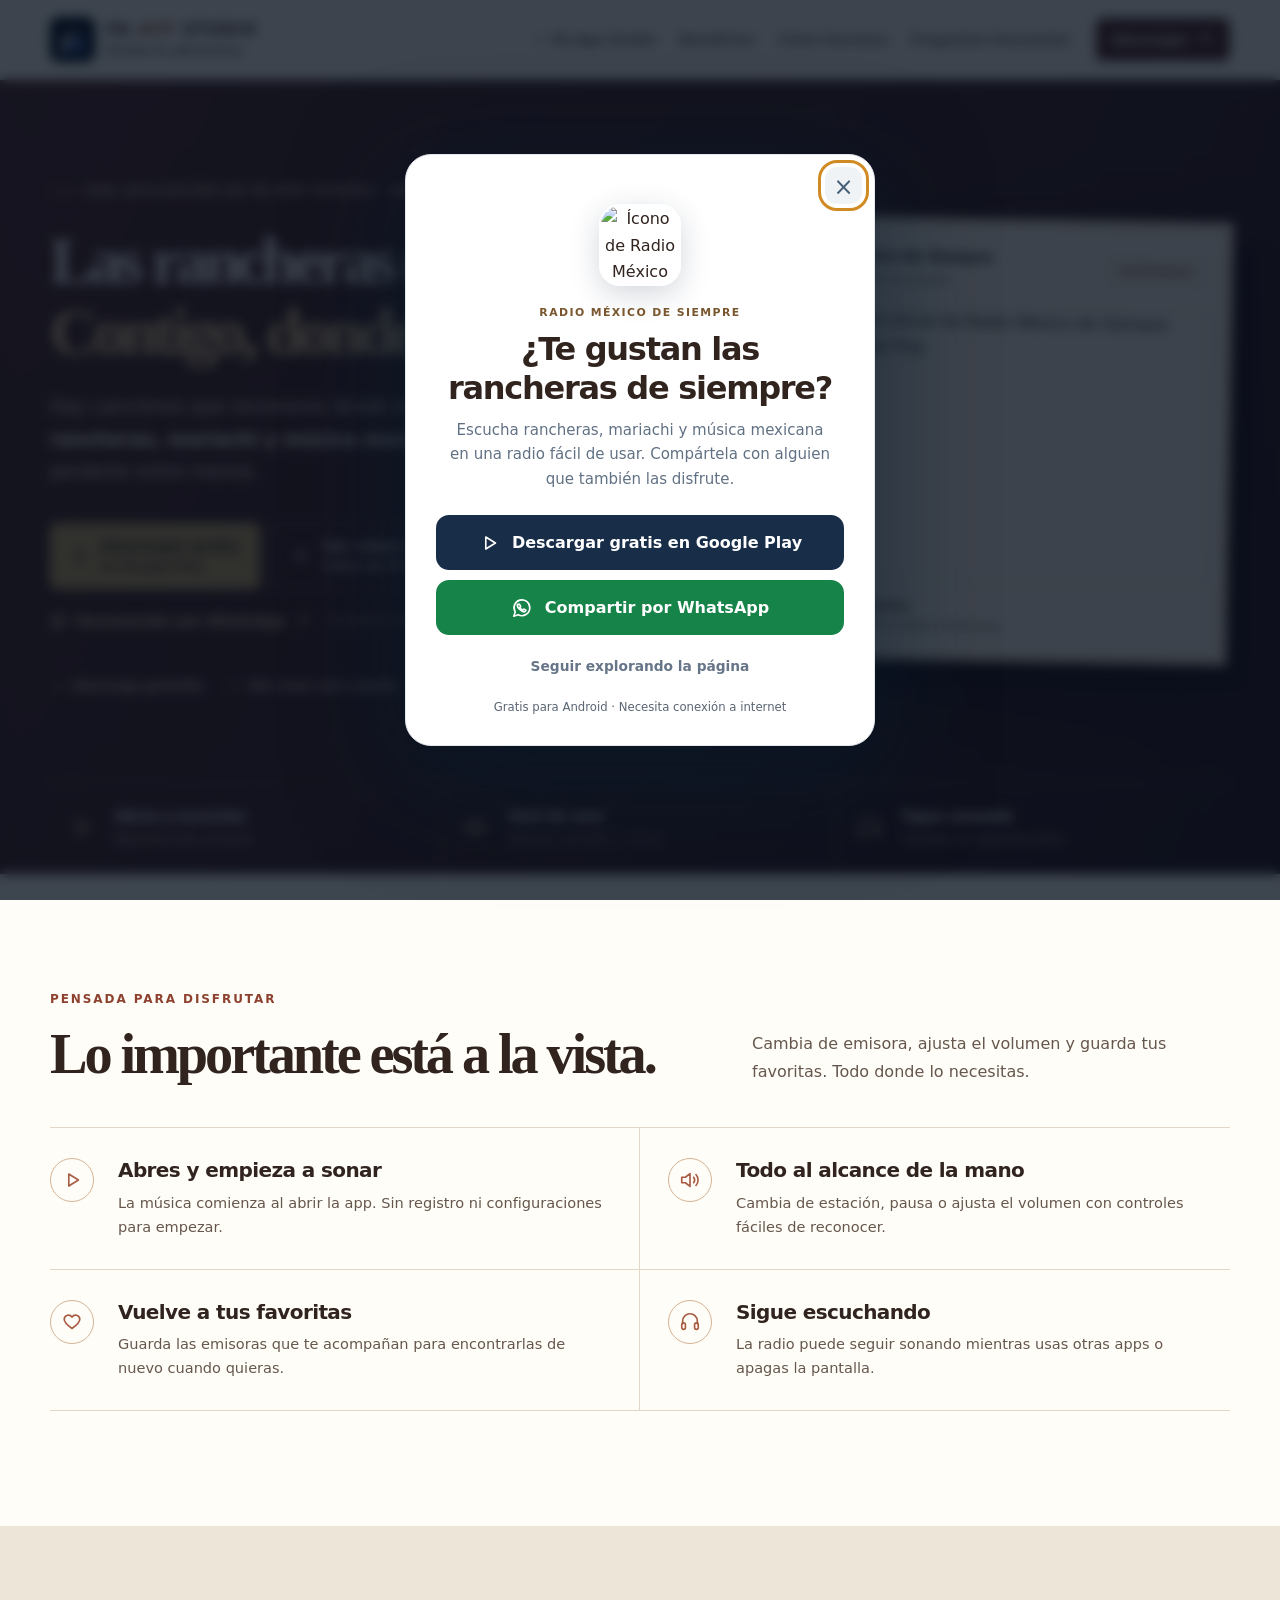
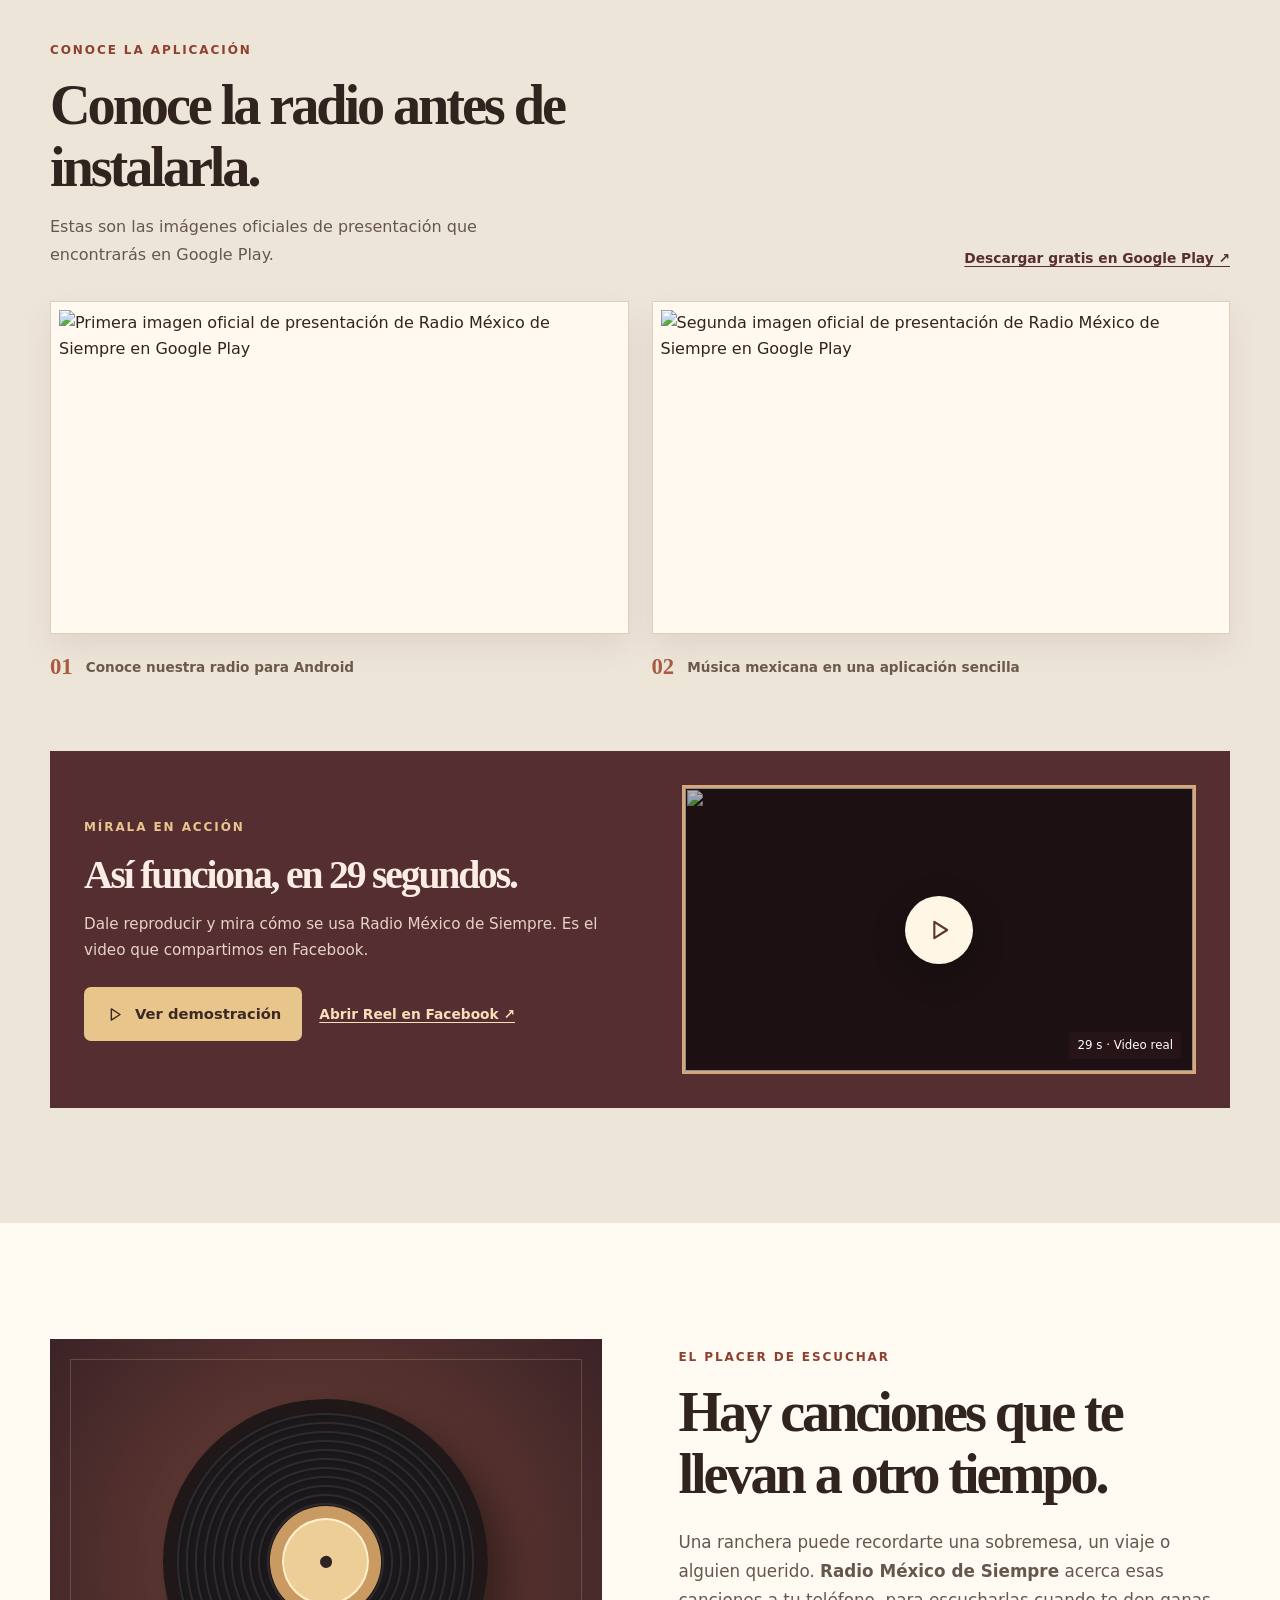
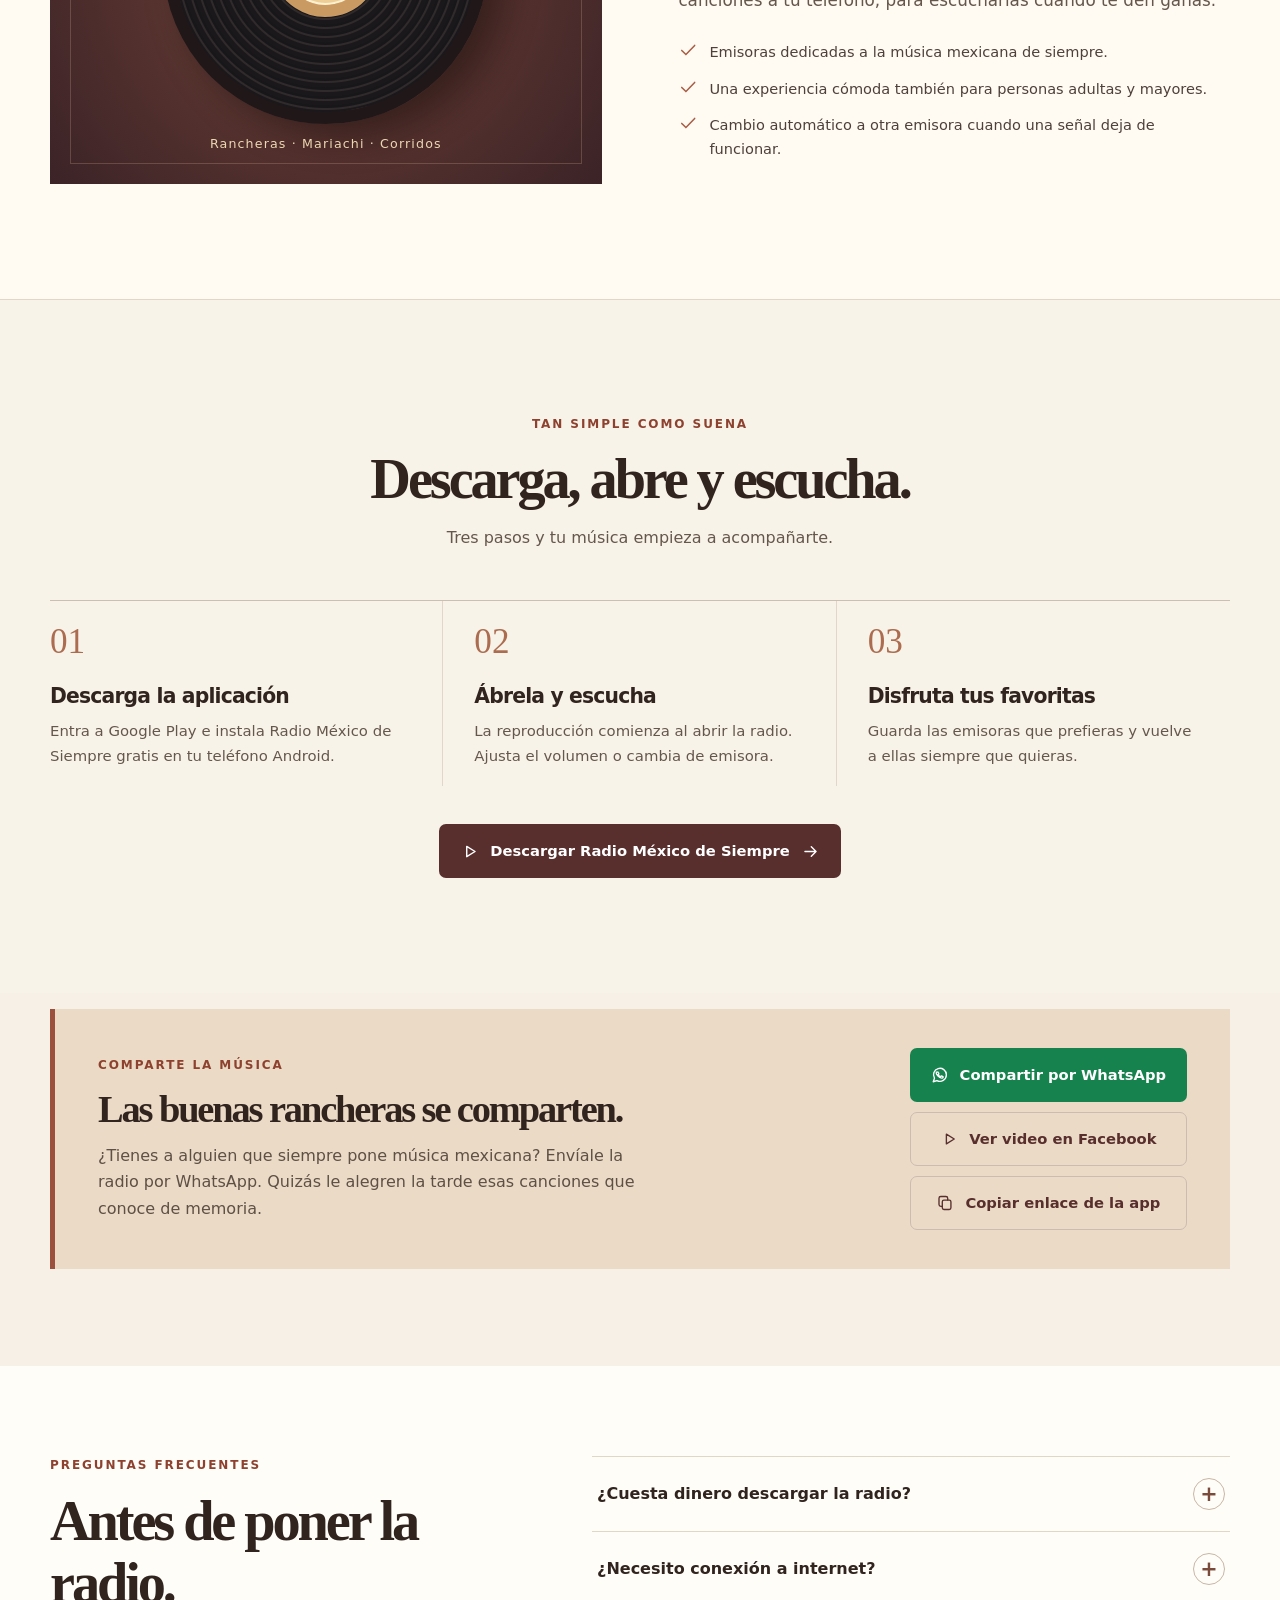
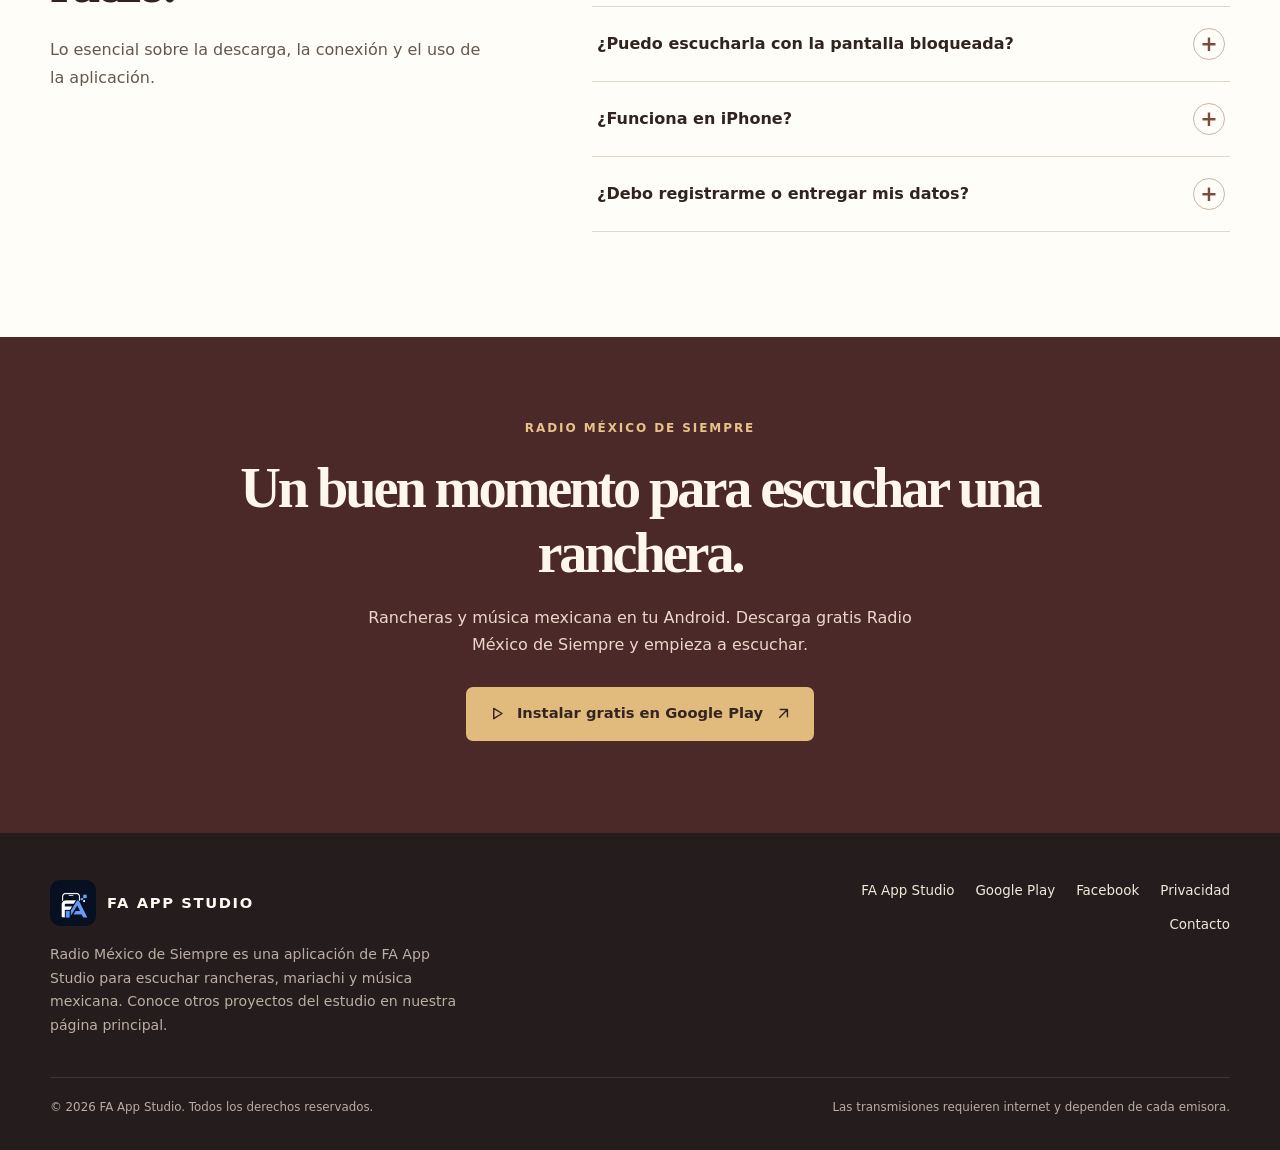
==== radio-mexico-de-siempre/index.html @ 69e7f69f "a11y(v4): announce copied Play link and label custom Reel dialog for screen readers" ====
<!doctype html>
<html lang="es">
<head>
<meta charset="utf-8">
<meta name="viewport" content="width=device-width,initial-scale=1">
<meta name="theme-color" content="#582f2d">
<meta name="color-scheme" content="light">
<meta name="description" content="Las rancheras de ayer, contigo donde estés. Escucha rancheras, mariachi y música mexicana en Radio México de Siempre, una app gratis para Android.">
<meta name="keywords" content="Radio México de Siempre, FA App Studio, rancheras antiguas, radio mexicana, mariachi, corridos, radio para adultos, música mexicana gratis, Android">
<meta name="author" content="FA App Studio">
<meta name="application-name" content="Radio México de Siempre">
<meta name="robots" content="index, follow">
<link rel="canonical" href="https://faappstudio.github.io/radio-mexico-de-siempre/">
<link rel="icon" type="image/webp" href="/assets/fa-app-studio-logo.webp">
<link rel="preconnect" href="https://play-lh.googleusercontent.com" crossorigin>
<link rel="stylesheet" href="/assets/radio-v4.css">
<meta property="og:type" content="website">
<meta property="og:locale" content="es_CL">
<meta property="og:site_name" content="FA App Studio">
<meta property="og:title" content="Radio México de Siempre | Las rancheras de ayer, contigo">
<meta property="og:description" content="Rancheras, mariachi y música mexicana para escuchar donde estés. Descarga gratis Radio México de Siempre para Android.">
<meta property="og:url" content="https://faappstudio.github.io/radio-mexico-de-siempre/">
<meta property="og:image" content="https://play-lh.googleusercontent.com/xFhhs1h_kBGgdxskFVnUC1KrjgUpOELKg52P15DSilA7-au7HioYkJybk9jdbbI28Is9GPd6T6lDofG9xXLcyA=w1052-h592-rw">
<meta property="og:image:alt" content="Radio México de Siempre, aplicación Android de FA App Studio">
<meta name="twitter:card" content="summary_large_image">
<meta name="twitter:title" content="Radio México de Siempre | FA App Studio">
<meta name="twitter:description" content="Las rancheras de ayer, contigo donde estés. Radio México de Siempre, gratis en Google Play para Android.">
<title>Radio México de Siempre | FA App Studio</title>
<script type="application/ld+json">{"@context":"https://schema.org","@graph":[{"@type":"Organization","@id":"https://faappstudio.github.io/#organization","name":"FA App Studio","url":"https://faappstudio.github.io/","logo":"https://faappstudio.github.io/assets/fa-app-studio-logo.webp","email":"faappstudio@gmail.com","sameAs":["https://www.facebook.com/people/FA-App-Studio/61595522407823/"]},{"@type":"MobileApplication","name":"Radio México de Siempre","operatingSystem":"Android","applicationCategory":"MusicApplication","description":"Emisoras de rancheras, mariachi, corridos y música mexicana tradicional en una radio para Android fácil de usar.","isAccessibleForFree":true,"url":"https://play.google.com/store/apps/details?id=cl.rancherasfacil.app","author":{"@id":"https://faappstudio.github.io/#organization"},"mainEntityOfPage":"https://faappstudio.github.io/radio-mexico-de-siempre/"}]}</script>
</head>
<body>
<a class="skip-link" href="#contenido">Saltar al contenido</a>
<header class="site-header">
  <div class="container header-inner">
    <a class="brand" href="/" aria-label="FA App Studio, inicio">
      <img class="brand-logo" src="/assets/fa-app-studio-logo.webp" width="49" height="49" alt="" fetchpriority="high">
      <span class="brand-title">FA <span>APP</span> STUDIO<small>Estudio de aplicaciones</small></span>
    </a>
    <nav class="header-nav" aria-label="Navegación principal">
      <a href="/" aria-label="Volver a la página principal de FA App Studio">← FA App Studio</a>
      <a href="#beneficios">Beneficios</a>
      <a href="#como-funciona">Cómo funciona</a>
      <a href="#preguntas">Preguntas frecuentes</a>
    </nav>
    <a class="nav-cta" href="https://play.google.com/store/apps/details?id=cl.rancherasfacil.app" data-play-cta target="_blank" rel="noopener noreferrer" aria-label="Descargar Radio México de Siempre desde Google Play">Descargar <svg viewBox="0 0 24 24" aria-hidden="true" fill="none" stroke="currentColor" stroke-width="1.8" stroke-linecap="round" stroke-linejoin="round"><path d="M7 17 17 7M8 7h9v9"/></svg></a>
  </div>
</header>
<main id="contenido">
<section class="hero" aria-labelledby="hero-title">
  <div class="container hero-layout">
    <div class="hero-copy">
      <div class="eyebrow"><span class="eyebrow-dot" aria-hidden="true"></span> UNA APLICACIÓN DE FA APP STUDIO · ANDROID</div>
      <h1 id="hero-title">Las rancheras de ayer. <em>Contigo, donde estés.</em></h1>
      <p class="hero-lead">Hay canciones que reconoces desde el primer acorde. Escucha <strong>rancheras, mariachi y música mexicana</strong> en tu teléfono, sin perderte entre menús.</p>
      <div class="hero-cta">
        <a class="btn btn-main" href="https://play.google.com/store/apps/details?id=cl.rancherasfacil.app" data-play-cta target="_blank" rel="noopener noreferrer"><svg viewBox="0 0 24 24" aria-hidden="true" fill="none" stroke="currentColor" stroke-width="1.8" stroke-linecap="round" stroke-linejoin="round"><path d="m8.5 5.5 10.5 6.5-10.5 6.5V5.5Z"/></svg><span>Descargar gratis<small>en Google Play</small></span></a>
        <button class="btn btn-light-outline" type="button" data-open-reel aria-haspopup="dialog"><svg viewBox="0 0 24 24" aria-hidden="true" fill="none" stroke="currentColor" stroke-width="1.8" stroke-linecap="round" stroke-linejoin="round"><path d="m8 5 11 7-11 7V5Z"/></svg><span>Ver cómo funciona<small>Video de 29 segundos</small></span></button>
      </div>
      <div class="hero-share">
        <a class="share-mini" href="https://wa.me/?text=%F0%9F%87%A8%F0%9F%87%B1%F0%9F%A4%9D%F0%9F%8F%BB%F0%9F%87%B2%F0%9F%87%BD%20%F0%9F%8E%B6%E2%9D%A4%EF%B8%8F%20%C2%A1Qu%C3%A9%20lindo%20es%20volver%20a%20escuchar%20esas%20rancheras%20que%20traen%20tantos%20recuerdos!%0A%0A%F0%9F%93%BB%20Radio%20M%C3%A9xico%20de%20Siempre%2C%20una%20app%20sencilla%20para%20disfrutar%20emisoras%20de%20rancheras%2C%20mariachi%20y%20m%C3%BAsica%20mexicana.%0A%0A%F0%9F%92%9B%20%C2%A1Es%20GRATIS!%0A%0A%F0%9F%93%B2%20Desc%C3%A1rgala%20aqu%C3%AD%20%F0%9F%91%87%0Ahttps%3A%2F%2Fplay.google.com%2Fstore%2Fapps%2Fdetails%3Fid%3Dcl.rancherasfacil.app" target="_blank" rel="noopener noreferrer"><svg viewBox="0 0 24 24" aria-hidden="true" fill="none" stroke="currentColor" stroke-width="1.8" stroke-linecap="round" stroke-linejoin="round"><path d="M20.5 11.75a8.6 8.6 0 0 1-12.6 7.65L3 21l1.62-4.72a8.6 8.6 0 1 1 15.88-4.53Z"/><path d="M8.45 8.1c.18-.25.36-.29.56-.28.18 0 .4.01.57.43l.83 1.81c.09.2.08.34-.06.53l-.65.76c.67 1.3 1.74 2.35 3.08 3.02l.79-.97c.16-.19.32-.25.54-.17l1.85.88c.24.12.33.28.27.54-.2.95-1.03 1.57-1.93 1.52-1.74-.09-3.76-1.37-5.33-3.04-1.42-1.53-2.44-3.53-1.88-5.02Z"/></svg> Recomendar por WhatsApp <svg viewBox="0 0 24 24" aria-hidden="true" fill="none" stroke="currentColor" stroke-width="1.8" stroke-linecap="round" stroke-linejoin="round"><path d="M7 17 17 7M8 7h9v9"/></svg></a>
        <span class="hero-share-note">La buena música se comparte.</span>
      </div>
      <div class="hero-proofs">
        <span><svg viewBox="0 0 24 24" aria-hidden="true" fill="none" stroke="currentColor" stroke-width="1.8" stroke-linecap="round" stroke-linejoin="round"><path d="m4.5 12.5 5 5L20 6.5"/></svg> Descarga gratuita</span>
        <span><svg viewBox="0 0 24 24" aria-hidden="true" fill="none" stroke="currentColor" stroke-width="1.8" stroke-linecap="round" stroke-linejoin="round"><path d="m4.5 12.5 5 5L20 6.5"/></svg> Sin crear una cuenta</span>
        <span><svg viewBox="0 0 24 24" aria-hidden="true" fill="none" stroke="currentColor" stroke-width="1.8" stroke-linecap="round" stroke-linejoin="round"><path d="m4.5 12.5 5 5L20 6.5"/></svg> Controles sencillos</span>
      </div>
    </div>
    <div class="showcase-wrap">
      <div class="showcase-decoration">MÚSICA PARA DISFRUTAR</div>
      <div class="showcase">
        <div class="showcase-head">
          <img class="showcase-icon" src="https://play-lh.googleusercontent.com/0Pzi9viFcpTtmi1oC8Kt0mcisMkskQ_d4C3DXLcQLcs7gzKYjn7hbidqSkML6eogBOApt_0C9tiRknqLq5o8=w240-h480-rw" width="51" height="51" alt="Ícono de Radio México de Siempre">
          <div class="showcase-heading"><strong>Radio México de Siempre</strong><small>La radio que te acompaña</small></div>
          <span class="showcase-pill">Disponible</span>
        </div>
        <img class="showcase-photo" src="https://play-lh.googleusercontent.com/xFhhs1h_kBGgdxskFVnUC1KrjgUpOELKg52P15DSilA7-au7HioYkJybk9jdbbI28Is9GPd6T6lDofG9xXLcyA=w1052-h592-rw" alt="Vista promocional oficial de Radio México de Siempre publicada en Google Play" width="1052" height="592" fetchpriority="high">
        <div class="showcase-footer">
          <span class="showcase-footer-icon"><svg viewBox="0 0 24 24" aria-hidden="true" fill="none" stroke="currentColor" stroke-width="1.8" stroke-linecap="round" stroke-linejoin="round"><path d="M9 18V5l11-2v12"/><circle cx="6.4" cy="18.2" r="2.7"/><circle cx="17.4" cy="15.2" r="2.7"/></svg></span>
          <span><strong>Más de 70 emisoras</strong><small>Rancheras, mariachi y música mexicana</small></span>
        </div>
      </div>
    </div>
  </div>
  <div class="container hero-highlights" aria-label="Principales ventajas">
    <article><span class="highlight-symbol"><svg viewBox="0 0 24 24" aria-hidden="true" fill="none" stroke="currentColor" stroke-width="1.8" stroke-linecap="round" stroke-linejoin="round"><path d="m8.5 5.5 10.5 6.5-10.5 6.5V5.5Z"/></svg></span><div><strong>Abres y escuchas</strong><small>Reproducción al iniciar</small></div></article>
    <article><span class="highlight-symbol"><svg viewBox="0 0 24 24" aria-hidden="true" fill="none" stroke="currentColor" stroke-width="1.8" stroke-linecap="round" stroke-linejoin="round"><path d="M5 9H3v6h4l5 4V5L7 9H5Z"/><path d="M16 9a5 5 0 0 1 0 6M18.5 6a9 9 0 0 1 0 12"/></svg></span><div><strong>Fácil de usar</strong><small>Botones grandes y claros</small></div></article>
    <article><span class="highlight-symbol"><svg viewBox="0 0 24 24" aria-hidden="true" fill="none" stroke="currentColor" stroke-width="1.8" stroke-linecap="round" stroke-linejoin="round"><path d="M4 14v-3a8 8 0 0 1 16 0v3"/><rect x="3" y="13" width="4" height="7" rx="2"/><rect x="17" y="13" width="4" height="7" rx="2"/></svg></span><div><strong>Sigue sonando</strong><small>También en segundo plano</small></div></article>
  </div>
</section>
<section class="section" id="beneficios" aria-labelledby="benefits-title">
  <div class="container">
    <div class="benefits-intro">
      <div><span class="section-label">Pensada para disfrutar</span><h2 class="section-title" id="benefits-title">Lo importante está a la vista.</h2></div>
      <p class="section-intro">Cambia de emisora, ajusta el volumen y guarda tus favoritas. Todo donde lo necesitas.</p>
    </div>
    <div class="feature-grid">
      <article class="feature-card"><span class="feature-icon"><svg viewBox="0 0 24 24" aria-hidden="true" fill="none" stroke="currentColor" stroke-width="1.8" stroke-linecap="round" stroke-linejoin="round"><path d="m8.5 5.5 10.5 6.5-10.5 6.5V5.5Z"/></svg></span><h3>Abres y empieza a sonar</h3><p>La música comienza al abrir la app. Sin registro ni configuraciones para empezar.</p></article>
      <article class="feature-card"><span class="feature-icon"><svg viewBox="0 0 24 24" aria-hidden="true" fill="none" stroke="currentColor" stroke-width="1.8" stroke-linecap="round" stroke-linejoin="round"><path d="M5 9H3v6h4l5 4V5L7 9H5Z"/><path d="M16 9a5 5 0 0 1 0 6M18.5 6a9 9 0 0 1 0 12"/></svg></span><h3>Todo al alcance de la mano</h3><p>Cambia de estación, pausa o ajusta el volumen con controles fáciles de reconocer.</p></article>
      <article class="feature-card"><span class="feature-icon"><svg viewBox="0 0 24 24" aria-hidden="true" fill="none" stroke="currentColor" stroke-width="1.8" stroke-linecap="round" stroke-linejoin="round"><path d="M20.5 9.1c0 4.2-8.5 10-8.5 10S3.5 13.3 3.5 9.1a4.6 4.6 0 0 1 8.5-2.4 4.6 4.6 0 0 1 8.5 2.4Z"/></svg></span><h3>Vuelve a tus favoritas</h3><p>Guarda las emisoras que te acompañan para encontrarlas de nuevo cuando quieras.</p></article>
      <article class="feature-card"><span class="feature-icon"><svg viewBox="0 0 24 24" aria-hidden="true" fill="none" stroke="currentColor" stroke-width="1.8" stroke-linecap="round" stroke-linejoin="round"><path d="M4 14v-3a8 8 0 0 1 16 0v3"/><rect x="3" y="13" width="4" height="7" rx="2"/><rect x="17" y="13" width="4" height="7" rx="2"/></svg></span><h3>Sigue escuchando</h3><p>La radio puede seguir sonando mientras usas otras apps o apagas la pantalla.</p></article>
    </div>
  </div>
</section>
<section class="app-gallery-section" id="vistas" aria-labelledby="gallery-title">
  <div class="container">
    <div class="app-gallery-intro">
      <div><span class="section-label">Conoce la aplicación</span><h2 class="section-title" id="gallery-title">Conoce la radio antes de instalarla.</h2><p class="section-intro">Estas son las imágenes oficiales de presentación que encontrarás en Google Play.</p></div>
      <a class="gallery-store-link" href="https://play.google.com/store/apps/details?id=cl.rancherasfacil.app" data-play-cta target="_blank" rel="noopener noreferrer">Descargar gratis en Google Play ↗</a>
    </div>
    <div class="app-gallery-grid">
      <figure class="app-gallery-card"><div class="app-gallery-image"><img src="https://play-lh.googleusercontent.com/xFhhs1h_kBGgdxskFVnUC1KrjgUpOELKg52P15DSilA7-au7HioYkJybk9jdbbI28Is9GPd6T6lDofG9xXLcyA=w1052-h592-rw" alt="Primera imagen oficial de presentación de Radio México de Siempre en Google Play" width="1052" height="592" loading="lazy"></div><figcaption><span>01</span> Conoce nuestra radio para Android</figcaption></figure>
      <figure class="app-gallery-card"><div class="app-gallery-image"><img src="https://play-lh.googleusercontent.com/DCK7s5Qp_LUefQa0HkWOAQJ-m-W4zKkC6vjLdk2AOpcyU6NIolD6zBpCNQdMLkVC31ay4mQol6x92yZE72w5-A=w1052-h592-rw" alt="Segunda imagen oficial de presentación de Radio México de Siempre en Google Play" width="1052" height="592" loading="lazy"></div><figcaption><span>02</span> Música mexicana en una aplicación sencilla</figcaption></figure>
    </div>
    <div class="reel-feature">
      <div class="reel-feature-copy"><span class="section-label">Mírala en acción</span><h3>Así funciona, en 29 segundos.</h3><p>Dale reproducir y mira cómo se usa Radio México de Siempre. Es el video que compartimos en Facebook.</p>
        <div class="reel-feature-actions"><button class="btn btn-navy" type="button" data-open-reel aria-haspopup="dialog"><svg viewBox="0 0 24 24" aria-hidden="true" fill="none" stroke="currentColor" stroke-width="1.8" stroke-linecap="round" stroke-linejoin="round"><path d="m8 5 11 7-11 7V5Z"/></svg> Ver demostración</button><a href="https://facebook.com/reel/1776460783652969" target="_blank" rel="noopener noreferrer" class="gallery-store-link">Abrir Reel en Facebook ↗</a></div>
      </div>
      <button class="reel-poster" type="button" data-open-reel aria-haspopup="dialog" aria-label="Ver demostración de Radio México de Siempre">
        <img src="https://play-lh.googleusercontent.com/xFhhs1h_kBGgdxskFVnUC1KrjgUpOELKg52P15DSilA7-au7HioYkJybk9jdbbI28Is9GPd6T6lDofG9xXLcyA=w1052-h592-rw" alt="" width="1052" height="592" loading="lazy"><span class="reel-poster-play"><svg viewBox="0 0 24 24" aria-hidden="true" fill="none" stroke="currentColor" stroke-width="1.8" stroke-linecap="round" stroke-linejoin="round"><path d="m8 5 11 7-11 7V5Z"/></svg></span><span class="reel-poster-time">29 s · Video real</span>
      </button>
    </div>
  </div>
</section>
<section class="section story-section" aria-labelledby="story-title">
  <div class="container story-layout">
    <div class="story-art" aria-hidden="true"><div class="record"></div><div class="story-note">Rancheras · Mariachi · Corridos</div></div>
    <div class="story-copy">
      <span class="section-label">El placer de escuchar</span>
      <h2 class="section-title" id="story-title">Hay canciones que te llevan a otro tiempo.</h2>
      <p>Una ranchera puede recordarte una sobremesa, un viaje o alguien querido. <strong>Radio México de Siempre</strong> acerca esas canciones a tu teléfono, para escucharlas cuando te den ganas.</p>
      <ul class="story-bullets">
        <li><svg viewBox="0 0 24 24" aria-hidden="true" fill="none" stroke="currentColor" stroke-width="1.8" stroke-linecap="round" stroke-linejoin="round"><path d="m4.5 12.5 5 5L20 6.5"/></svg> Emisoras dedicadas a la música mexicana de siempre.</li>
        <li><svg viewBox="0 0 24 24" aria-hidden="true" fill="none" stroke="currentColor" stroke-width="1.8" stroke-linecap="round" stroke-linejoin="round"><path d="m4.5 12.5 5 5L20 6.5"/></svg> Una experiencia cómoda también para personas adultas y mayores.</li>
        <li><svg viewBox="0 0 24 24" aria-hidden="true" fill="none" stroke="currentColor" stroke-width="1.8" stroke-linecap="round" stroke-linejoin="round"><path d="m4.5 12.5 5 5L20 6.5"/></svg> Cambio automático a otra emisora cuando una señal deja de funcionar.</li>
      </ul>
    </div>
  </div>
</section>
<section class="section steps-section" id="como-funciona" aria-labelledby="steps-title">
  <div class="container">
    <div class="center-intro"><span class="section-label">Tan simple como suena</span><h2 class="section-title" id="steps-title">Descarga, abre y escucha.</h2><p class="section-intro">Tres pasos y tu música empieza a acompañarte.</p></div>
    <div class="steps-grid">
      <article class="step-card"><span class="step-number">01</span><h3>Descarga la aplicación</h3><p>Entra a Google Play e instala Radio México de Siempre gratis en tu teléfono Android.</p></article>
      <article class="step-card"><span class="step-number">02</span><h3>Ábrela y escucha</h3><p>La reproducción comienza al abrir la radio. Ajusta el volumen o cambia de emisora.</p></article>
      <article class="step-card"><span class="step-number">03</span><h3>Disfruta tus favoritas</h3><p>Guarda las emisoras que prefieras y vuelve a ellas siempre que quieras.</p></article>
    </div>
    <div class="steps-action"><a class="btn btn-navy" href="https://play.google.com/store/apps/details?id=cl.rancherasfacil.app" data-play-cta target="_blank" rel="noopener noreferrer"><svg viewBox="0 0 24 24" aria-hidden="true" fill="none" stroke="currentColor" stroke-width="1.8" stroke-linecap="round" stroke-linejoin="round"><path d="m8.5 5.5 10.5 6.5-10.5 6.5V5.5Z"/></svg> Descargar Radio México de Siempre <svg viewBox="0 0 24 24" aria-hidden="true" fill="none" stroke="currentColor" stroke-width="1.8" stroke-linecap="round" stroke-linejoin="round"><path d="M5 12h14m-6-6 6 6-6 6"/></svg></a></div>
  </div>
</section>
<section class="share-section" id="compartir" aria-labelledby="share-title">
  <div class="container">
    <div class="share-band">
      <div><span class="section-label">Comparte la música</span><h2 id="share-title">Las buenas rancheras se comparten.</h2><p>¿Tienes a alguien que siempre pone música mexicana? Envíale la radio por WhatsApp. Quizás le alegren la tarde esas canciones que conoce de memoria.</p></div>
      <div class="share-band-actions">
        <a class="btn btn-wa" href="https://wa.me/?text=%F0%9F%87%A8%F0%9F%87%B1%F0%9F%A4%9D%F0%9F%8F%BB%F0%9F%87%B2%F0%9F%87%BD%20%F0%9F%8E%B6%E2%9D%A4%EF%B8%8F%20%C2%A1Qu%C3%A9%20lindo%20es%20volver%20a%20escuchar%20esas%20rancheras%20que%20traen%20tantos%20recuerdos!%0A%0A%F0%9F%93%BB%20Radio%20M%C3%A9xico%20de%20Siempre%2C%20una%20app%20sencilla%20para%20disfrutar%20emisoras%20de%20rancheras%2C%20mariachi%20y%20m%C3%BAsica%20mexicana.%0A%0A%F0%9F%92%9B%20%C2%A1Es%20GRATIS!%0A%0A%F0%9F%93%B2%20Desc%C3%A1rgala%20aqu%C3%AD%20%F0%9F%91%87%0Ahttps%3A%2F%2Fplay.google.com%2Fstore%2Fapps%2Fdetails%3Fid%3Dcl.rancherasfacil.app" target="_blank" rel="noopener noreferrer"><svg viewBox="0 0 24 24" aria-hidden="true" fill="none" stroke="currentColor" stroke-width="1.8" stroke-linecap="round" stroke-linejoin="round"><path d="M20.5 11.75a8.6 8.6 0 0 1-12.6 7.65L3 21l1.62-4.72a8.6 8.6 0 1 1 15.88-4.53Z"/><path d="M8.45 8.1c.18-.25.36-.29.56-.28.18 0 .4.01.57.43l.83 1.81c.09.2.08.34-.06.53l-.65.76c.67 1.3 1.74 2.35 3.08 3.02l.79-.97c.16-.19.32-.25.54-.17l1.85.88c.24.12.33.28.27.54-.2.95-1.03 1.57-1.93 1.52-1.74-.09-3.76-1.37-5.33-3.04-1.42-1.53-2.44-3.53-1.88-5.02Z"/></svg> Compartir por WhatsApp</a>
        <a class="btn btn-subtle" href="https://facebook.com/reel/1776460783652969" target="_blank" rel="noopener noreferrer"><svg viewBox="0 0 24 24" aria-hidden="true" fill="none" stroke="currentColor" stroke-width="1.8" stroke-linecap="round" stroke-linejoin="round"><path d="m8.5 5.5 10.5 6.5-10.5 6.5V5.5Z"/></svg> Ver video en Facebook</a>
        <button id="copy" class="btn btn-subtle" type="button"><svg viewBox="0 0 24 24" aria-hidden="true" fill="none" stroke="currentColor" stroke-width="1.8" stroke-linecap="round" stroke-linejoin="round"><rect x="8.4" y="8.2" width="11.5" height="12.4" rx="2.2"/><path d="M15.6 8V5.7A2.4 2.4 0 0 0 13.2 3.3H6.4A2.4 2.4 0 0 0 4 5.7V14a2.4 2.4 0 0 0 2.4 2.4h2"/></svg> <span id="copy-label" aria-live="polite" aria-atomic="true">Copiar enlace de la app</span></button>
      </div>
    </div>
  </div>
</section>
<section class="faq-section" id="preguntas" aria-labelledby="faq-title">
  <div class="container faq-layout">
    <div><span class="section-label">Preguntas frecuentes</span><h2 class="section-title" id="faq-title">Antes de poner la radio.</h2><p class="section-intro">Lo esencial sobre la descarga, la conexión y el uso de la aplicación.</p></div>
    <div class="faq-list">
      <details><summary>¿Cuesta dinero descargar la radio?</summary><p>No. La descarga es gratuita desde Google Play y no necesitas crear una cuenta para empezar.</p></details>
      <details><summary>¿Necesito conexión a internet?</summary><p>Sí. Las emisoras se transmiten por internet, así que necesitas Wi-Fi o datos móviles. La disponibilidad y la programación dependen de cada estación.</p></details>
      <details><summary>¿Puedo escucharla con la pantalla bloqueada?</summary><p>Sí. La aplicación permite reproducir música en segundo plano y continuar escuchando con la pantalla bloqueada.</p></details>
      <details><summary>¿Funciona en iPhone?</summary><p>Por ahora Radio México de Siempre está disponible para dispositivos Android desde Google Play.</p></details>
      <details><summary>¿Debo registrarme o entregar mis datos?</summary><p>No necesitas registrarte para comenzar a escuchar. Puedes consultar la <a href="/privacy.html">política de privacidad</a> para conocer el tratamiento de datos y los servicios de terceros.</p></details>
    </div>
  </div>
</section>
<section class="final-call" aria-labelledby="final-title">
  <span class="section-label">Radio México de Siempre</span>
  <h2 id="final-title">Un buen momento para escuchar una ranchera.</h2>
  <p>Rancheras y música mexicana en tu Android. Descarga gratis Radio México de Siempre y empieza a escuchar.</p>
  <a class="btn btn-navy" href="https://play.google.com/store/apps/details?id=cl.rancherasfacil.app" data-play-cta target="_blank" rel="noopener noreferrer"><svg viewBox="0 0 24 24" aria-hidden="true" fill="none" stroke="currentColor" stroke-width="1.8" stroke-linecap="round" stroke-linejoin="round"><path d="m8.5 5.5 10.5 6.5-10.5 6.5V5.5Z"/></svg> Instalar gratis en Google Play <svg viewBox="0 0 24 24" aria-hidden="true" fill="none" stroke="currentColor" stroke-width="1.8" stroke-linecap="round" stroke-linejoin="round"><path d="M7 17 17 7M8 7h9v9"/></svg></a>
</section>
</main>
<footer class="site-footer">
  <div class="container">
    <div class="footer-layout">
      <div><div class="footer-brand"><img src="/assets/fa-app-studio-logo.webp" alt="" width="48" height="48" loading="lazy"><strong>FA APP STUDIO</strong></div><p class="footer-brand-copy">Radio México de Siempre es una aplicación de FA App Studio para escuchar rancheras, mariachi y música mexicana. Conoce otros proyectos del estudio en nuestra página principal.</p></div>
      <nav class="footer-links" aria-label="Enlaces de FA App Studio">
        <a href="/">FA App Studio</a>
        <a href="https://play.google.com/store/apps/details?id=cl.rancherasfacil.app" data-play-cta target="_blank" rel="noopener noreferrer">Google Play</a>
        <a href="https://www.facebook.com/people/FA-App-Studio/61595522407823/" target="_blank" rel="noopener noreferrer">Facebook</a>
        <a href="/privacy.html">Privacidad</a>
        <a href="mailto:faappstudio@gmail.com">Contacto</a>
      </nav>
    </div>
    <div class="footer-bottom"><span>© 2026 FA App Studio. Todos los derechos reservados.</span><span>Las transmisiones requieren internet y dependen de cada emisora.</span></div>
  </div>
</footer>
<div class="mobile-cta" role="region" aria-label="Acceso a descarga de Radio México de Siempre">
  <span><strong>Radio México de Siempre</strong><small>Gratis para Android</small></span>
  <a href="https://play.google.com/store/apps/details?id=cl.rancherasfacil.app" data-play-cta target="_blank" rel="noopener noreferrer">Descargar ↗</a>
</div>
<div id="reel-lightbox" class="reel-lightbox" hidden>
  <section class="reel-window" role="dialog" aria-modal="true" aria-labelledby="reel-title" aria-describedby="reel-accessibility-description">
    <div class="reel-dialog-top"><strong id="reel-title">Radio México de Siempre · Video</strong><button type="button" id="close-reel" aria-label="Cerrar video">×</button></div>
    <div class="reel-window-body"><p id="reel-accessibility-description" class="sr-only">Video promocional de la aplicación. Usa el botón Cerrar video o presiona Escape para salir.</p><div id="reel-player" class="reel-player"></div><a class="reel-fallback" href="https://facebook.com/reel/1776460783652969" target="_blank" rel="noopener noreferrer">Ver el Reel original en Facebook ↗</a></div>
  </section>
</div>
<dialog class="install-dialog" id="download-modal" aria-labelledby="dialog-title" aria-describedby="dialog-desc">
  <div class="modal-top"><button class="modal-close" type="button" id="close-download" aria-label="Cerrar ventana promocional">×</button></div>
  <div class="modal-content">
    <img class="modal-icon" src="https://play-lh.googleusercontent.com/0Pzi9viFcpTtmi1oC8Kt0mcisMkskQ_d4C3DXLcQLcs7gzKYjn7hbidqSkML6eogBOApt_0C9tiRknqLq5o8=w240-h480-rw" alt="Ícono de Radio México de Siempre" width="82" height="82">
    <p class="modal-kicker">RADIO MÉXICO DE SIEMPRE</p>
    <h2 id="dialog-title">¿Te gustan las rancheras de siempre?</h2>
    <p class="modal-description" id="dialog-desc">Escucha rancheras, mariachi y música mexicana en una radio fácil de usar. Compártela con alguien que también las disfrute.</p>
    <div class="modal-actions">
      <a class="modal-btn modal-play" href="https://play.google.com/store/apps/details?id=cl.rancherasfacil.app" data-play-cta target="_blank" rel="noopener noreferrer"><svg viewBox="0 0 24 24" aria-hidden="true" fill="none" stroke="currentColor" stroke-width="1.8" stroke-linecap="round" stroke-linejoin="round"><path d="m8.5 5.5 10.5 6.5-10.5 6.5V5.5Z"/></svg> Descargar gratis en Google Play</a>
      <a class="modal-btn modal-whatsapp" href="https://wa.me/?text=%F0%9F%87%A8%F0%9F%87%B1%F0%9F%A4%9D%F0%9F%8F%BB%F0%9F%87%B2%F0%9F%87%BD%20%F0%9F%8E%B6%E2%9D%A4%EF%B8%8F%20%C2%A1Qu%C3%A9%20lindo%20es%20volver%20a%20escuchar%20esas%20rancheras%20que%20traen%20tantos%20recuerdos!%0A%0A%F0%9F%93%BB%20Radio%20M%C3%A9xico%20de%20Siempre%2C%20una%20app%20sencilla%20para%20disfrutar%20emisoras%20de%20rancheras%2C%20mariachi%20y%20m%C3%BAsica%20mexicana.%0A%0A%F0%9F%92%9B%20%C2%A1Es%20GRATIS!%0A%0A%F0%9F%93%B2%20Desc%C3%A1rgala%20aqu%C3%AD%20%F0%9F%91%87%0Ahttps%3A%2F%2Fplay.google.com%2Fstore%2Fapps%2Fdetails%3Fid%3Dcl.rancherasfacil.app" target="_blank" rel="noopener noreferrer"><svg viewBox="0 0 24 24" aria-hidden="true" fill="none" stroke="currentColor" stroke-width="1.8" stroke-linecap="round" stroke-linejoin="round"><path d="M20.5 11.75a8.6 8.6 0 0 1-12.6 7.65L3 21l1.62-4.72a8.6 8.6 0 1 1 15.88-4.53Z"/><path d="M8.45 8.1c.18-.25.36-.29.56-.28.18 0 .4.01.57.43l.83 1.81c.09.2.08.34-.06.53l-.65.76c.67 1.3 1.74 2.35 3.08 3.02l.79-.97c.16-.19.32-.25.54-.17l1.85.88c.24.12.33.28.27.54-.2.95-1.03 1.57-1.93 1.52-1.74-.09-3.76-1.37-5.33-3.04-1.42-1.53-2.44-3.53-1.88-5.02Z"/></svg> Compartir por WhatsApp</a>
      <button class="modal-browse" id="keep-browsing" type="button">Seguir explorando la página</button>
    </div>
    <p class="modal-note">Gratis para Android · Necesita conexión a internet</p>
  </div>
</dialog>
<script src="/assets/radio-v4.js" defer></script>
</body>
</html>
---- assets/radio-v4.css ----
/* Radio México de Siempre / V4 · Nostalgia contemporánea
   Estructura: foundations, cabecera, hero, producto, beneficios, música, acción,
   pie, componentes protegidos y responsive. Sin framework ni fuentes externas. */
:root{
  color-scheme:light;
  --paper:#f8f3e9;--paper-mid:#f1e9db;--white:#fffdf8;
  --ink:#31241f;--ink-soft:#66574c;
  --wine:#582f2d;--wine-deep:#422322;--clay:#a85c43;--clay-deep:#8d412e;
  --brass:#c9a86a;--hairline:#e2d6c7;--green:#176944;
  --content:1180px;
  --focus:#d18b25;
  --serif:Georgia,"Palatino Linotype","Book Antiqua",Palatino,serif;
  --sans:system-ui,-apple-system,BlinkMacSystemFont,"Segoe UI",sans-serif;
  font-family:var(--sans);font-size:16px;
}
*,*::before,*::after{box-sizing:border-box}
html{scroll-behavior:smooth;scroll-padding-top:90px}
body{margin:0;background:var(--paper);color:var(--ink);line-height:1.63;-webkit-font-smoothing:antialiased}
h1,h2,h3,p,figure{margin:0}
img,svg{max-width:100%;display:block}
button{font:inherit}
a{color:inherit;text-underline-offset:.2em}
a,button{-webkit-tap-highlight-color:transparent;touch-action:manipulation}
a:focus-visible,button:focus-visible,summary:focus-visible{outline:3px solid var(--focus);outline-offset:4px}
[hidden]{display:none!important}
.container{width:min(var(--content),calc(100% - 48px));margin-inline:auto}
.skip-link{position:fixed;z-index:120;top:-110px;left:16px;background:white;padding:12px 16px}
.skip-link:focus{top:12px}
h1,h2,h3{line-height:1.13;letter-spacing:-.04em}
.section-label{display:block;font-size:.75rem;font-weight:850;letter-spacing:.16em;text-transform:uppercase;color:var(--clay-deep)}
.section-title{font-family:var(--serif);font-weight:700;letter-spacing:-.055em;font-size:clamp(2.35rem,4.4vw,4.4rem);line-height:1.1}
.section-intro{color:var(--ink-soft);font-size:1rem;line-height:1.76;max-width:440px}
.btn{display:inline-flex;align-items:center;justify-content:center;gap:11px;min-height:54px;padding:12px 20px;border:1px solid transparent;border-radius:7px;text-decoration:none;font-size:.92rem;font-weight:780;line-height:1.25;cursor:pointer;transition:background .15s,border-color .15s,color .15s}
.btn svg{width:19px;height:19px;flex:none}
.btn-main{background:var(--brass);color:#35251d;border-color:#e4c68e}
.btn-main:hover{background:#e8c68b}
.btn-navy{background:var(--wine);color:white}
.btn-navy:hover{background:#713a35}
.btn-light-outline{color:#f7ede1;background:transparent;border-color:#d2bcaa90}
.btn-light-outline:hover{background:#ffffff14}
.btn-subtle{background:transparent;border-color:#cdbbb0;color:var(--wine)}
.btn-subtle:hover{background:#f6e5d6}
.btn-wa{background:#16824e;color:white}
.btn-wa:hover{background:#11633a}

/* Cabecera: pequeña y clara, subordinada al producto. */
.site-header{position:sticky;top:0;z-index:45;background:rgba(253,250,244,.96);border-bottom:1px solid var(--hairline);backdrop-filter:blur(13px)}
.header-inner{min-height:79px;display:flex;align-items:center;gap:25px}
.brand{display:flex;align-items:center;gap:12px;text-decoration:none}
.brand-logo{flex:none;width:45px;height:45px;object-fit:cover;border-radius:9px}
.brand-title{font-size:.96rem;font-weight:880;letter-spacing:.095em;line-height:1.11;white-space:nowrap;color:var(--wine-deep)}
.brand-title>span{color:var(--clay)}
.brand-title small{display:block;font-size:.63rem;margin-top:6px;font-weight:600;letter-spacing:.01em;color:#745a49}
.header-nav{display:flex;gap:23px;align-items:center;margin-left:auto}
.header-nav a{text-decoration:none;font-size:.82rem;font-weight:740;color:#716052;white-space:nowrap}
.header-nav a:hover{color:var(--wine)}
.nav-cta{display:inline-flex;align-items:center;gap:8px;padding:9px 16px;min-height:43px;border:1px solid var(--wine);border-radius:7px;background:var(--wine);color:white;font-size:.82rem;font-weight:820;text-decoration:none;white-space:nowrap}
.nav-cta svg{width:17px;height:17px}
.nav-cta:hover{background:var(--wine-deep)}

/* Portada: tinta + cuero/cobre; no reutiliza el hero corporativo. */
.hero{
  position:relative;
  overflow:hidden;
  color:#fffbf2;
  background:linear-gradient(125deg,#562f30 0%,#422526 55%,#301c21 100%);
}
.hero::before{
  content:"";position:absolute;inset:0;
  background:repeating-linear-gradient(90deg,transparent 0 37px,#fff2d40a 38px,#fff2d400 39px);
  opacity:.45;pointer-events:none
}
.hero-layout{position:relative;display:grid;grid-template-columns:minmax(0,1.06fr) minmax(0,.94fr);gap:clamp(32px,4vw,62px);align-items:center;padding:clamp(75px,8vw,110px) 0 86px}
.eyebrow{display:flex;align-items:center;gap:10px;color:#e5c8a7;font-size:.72rem;font-weight:850;letter-spacing:.15em;text-transform:uppercase}
.eyebrow-dot{width:25px;height:2px;background:var(--brass)}
.hero h1{font-family:var(--serif);font-weight:700;font-size:clamp(3.4rem,5.1vw,5.55rem);letter-spacing:-.064em;line-height:1.08;margin:25px 0 24px}
.hero h1 em{display:block;font-style:normal;color:#eccb95}
.hero-lead{color:#ecdfd1;font-size:clamp(1.03rem,1.45vw,1.18rem);line-height:1.75;max-width:590px}
.hero-lead strong{color:#fff8e7;font-weight:760}
.hero-cta{display:flex;align-items:stretch;gap:11px;margin-top:34px;flex-wrap:wrap}
.hero-cta .btn{min-height:66px}
.hero-cta .btn span{display:block;text-align:left}
.hero-cta .btn small{display:block;font-size:.76rem;opacity:.82;font-weight:550;margin-top:3px}
.hero-share{display:flex;align-items:center;gap:17px;flex-wrap:wrap;margin-top:21px}
.share-mini{display:inline-flex;align-items:center;gap:8px;text-decoration:none;font-size:.85rem;font-weight:790;color:#f3d2a8}
.share-mini svg{width:18px;height:18px}
.share-mini:hover{text-decoration:underline}
.hero-share-note{color:#c9ab9c;font-size:.79rem}
.hero-proofs{display:flex;gap:12px 22px;flex-wrap:wrap;margin-top:44px;color:#e3d2c1}
.hero-proofs span{display:inline-flex;align-items:center;gap:6px;font-size:.8rem;font-weight:650}
.hero-proofs svg{width:17px;height:17px;color:#e6c185}
.showcase-wrap{position:relative}
.showcase-decoration{display:none}
.showcase{background:#fcf6ec;border:8px solid #eddec8;box-shadow:22px 24px 0 #1f10146e,0 27px 68px #150e147c;color:var(--ink);transform:rotate(1deg);overflow:hidden}
.showcase-head{display:flex;align-items:center;gap:12px;padding:17px 21px 14px}
.showcase-icon{width:51px;height:51px;border-radius:13px;object-fit:cover;flex:none}
.showcase-heading{min-width:0;flex:1}
.showcase-heading strong{display:block;font-size:.9rem;letter-spacing:-.02em}
.showcase-heading small{display:block;color:#86766a;font-size:.75rem;margin-top:1px}
.showcase-pill{border:1px solid #ddc5ac;padding:4px 8px;color:#855743;font-size:.65rem;font-weight:800;text-transform:uppercase;letter-spacing:.05em}
.showcase-photo{width:calc(100% - 28px);height:auto;aspect-ratio:16/9;object-fit:cover;margin:0 14px;border:1px solid #e3d2c1}
.showcase-footer{display:flex;align-items:center;gap:11px;padding:13px 19px 17px}
.showcase-footer-icon{display:grid;place-items:center;color:var(--clay);flex:none}
.showcase-footer-icon svg{width:23px;height:23px}
.showcase-footer strong{display:block;font-size:.85rem;color:#5d3d31}
.showcase-footer small{display:block;color:#695447;font-size:.75rem}
.hero-highlights{position:relative;display:grid;grid-template-columns:repeat(3,minmax(0,1fr));border-top:1px solid #d7b8944f}
.hero-highlights article{display:flex;align-items:center;gap:14px;padding:22px 19px 25px;border-right:1px solid #d7b8944f}
.hero-highlights article:last-child{border-right:0}
.highlight-symbol{width:32px;flex:none;color:#ddbc8c}
.highlight-symbol svg{width:26px;height:26px}
.hero-highlights strong{display:block;font-size:.84rem}
.hero-highlights small{display:block;color:#ccb6a7;font-size:.76rem;margin-top:2px}

/* Características: divisores amplios, no cuatro tarjetas clonadas. */
.section{padding:clamp(75px,9vw,117px) 0}
#beneficios{background:var(--white)}
.benefits-intro{display:grid;grid-template-columns:1.16fr .84fr;align-items:end;gap:42px;margin-bottom:41px}
.benefits-intro h2{margin:15px 0 0}
.feature-grid{display:grid;grid-template-columns:repeat(2,minmax(0,1fr));border-top:1px solid var(--hairline)}
.feature-card{display:grid;grid-template-columns:49px 1fr;align-content:start;column-gap:19px;padding:30px 27px 30px 0;border-bottom:1px solid var(--hairline)}
.feature-card:nth-child(odd){border-right:1px solid var(--hairline)}
.feature-card:nth-child(even){padding-left:28px}
.feature-icon{grid-row:1/3;width:44px;height:44px;display:grid;place-items:center;border:1px solid #d5b394;color:var(--clay);border-radius:50%}
.feature-icon svg{width:22px;height:22px}
.feature-card h3{font-size:1.25rem;letter-spacing:-.03em;margin:1px 0 9px}
.feature-card p{color:var(--ink-soft);font-size:.91rem;line-height:1.65}

/* Imágenes promocionales oficiales */
.app-gallery-section{padding:clamp(78px,9vw,115px) 0;background:#eee5d9}
.app-gallery-intro{display:flex;align-items:end;justify-content:space-between;gap:30px;margin-bottom:32px}
.app-gallery-intro .section-title{max-width:685px;margin:14px 0}
.gallery-store-link{color:var(--wine);font-weight:820;font-size:.86rem;text-decoration-thickness:1px}
.gallery-store-link:hover{color:var(--clay-deep)}
.app-gallery-grid{display:grid;grid-template-columns:repeat(2,minmax(0,1fr));gap:23px}
.app-gallery-card{margin:0;min-width:0}
.app-gallery-image{padding:8px;background:#fff9f0;border:1px solid #ddcfc0;box-shadow:0 14px 28px #54352215}
.app-gallery-image img{width:100%;height:auto;aspect-ratio:16/9;object-fit:cover}
.app-gallery-card figcaption{display:flex;align-items:center;gap:13px;color:#6b594c;font-size:.85rem;font-weight:740;padding:14px 0}
.app-gallery-card figcaption span{font-family:var(--serif);font-size:1.42rem;color:var(--clay)}
.reel-feature{display:grid;grid-template-columns:1fr .92fr;align-items:center;gap:40px;margin-top:52px;padding:34px;background:#542e30;color:#fbede3}
.reel-feature .section-label{color:#ebc48e}
.reel-feature h3{font-family:var(--serif);font-size:clamp(2.1rem,3.1vw,3.2rem);letter-spacing:-.055em;line-height:1.12;margin:15px 0}
.reel-feature p{font-size:.95rem;line-height:1.68;color:#e6d3c5}
.reel-feature-actions{display:flex;flex-wrap:wrap;align-items:center;gap:17px;margin-top:24px}
.reel-feature-actions .btn-navy{background:#e8c68b;color:#3c2923}
.reel-feature-actions .btn-navy:hover{background:#ffda99}
.reel-feature-actions .gallery-store-link{color:#f7dfb9}
.reel-poster{display:block;position:relative;padding:0;border:3px solid #d4a87b;background:#1c1012;cursor:pointer;width:100%;aspect-ratio:16/9;overflow:hidden}
.reel-poster img{width:100%;height:100%;object-fit:cover;opacity:.7;transition:transform .22s}
.reel-poster:hover img{transform:scale(1.04)}
.reel-poster-play{position:absolute;inset:0;display:grid;place-items:center;width:68px;height:68px;border-radius:50%;background:#fff6e5;color:#5b352d;margin:auto;box-shadow:0 10px 30px #12090966}
.reel-poster-play svg{width:28px;height:28px}
.reel-poster-time{position:absolute;right:12px;bottom:12px;background:#291518db;color:white;font-size:.74rem;padding:4px 8px}

/* Emoción musical: un vinilo discreto en vez de fotos stock o promesas genéricas */
.story-section{background:#fffaf2}
.story-layout{display:grid;grid-template-columns:1fr 1fr;align-items:center;gap:clamp(35px,6vw,95px)}
.story-art{min-height:445px;position:relative;display:grid;place-items:center;overflow:hidden;background:radial-gradient(circle at 50% 50%,#815444 0,#54312e 54%,#3b2327 100%)}
.story-art::after{content:"";position:absolute;inset:20px;border:1px solid #d1ae8a40;pointer-events:none}
.record{width:min(71%,325px);aspect-ratio:1;border:12px solid #201719;border-radius:50%;display:grid;place-items:center;position:relative;background:repeating-radial-gradient(circle,#171619 0 2px,#302a2c 3px 4px,#1a181a 5px 9px);box-shadow:14px 16px 35px #1008097d;transform:rotate(-12deg)}
.record::before{content:"";width:37%;height:37%;border:12px solid #ca9a63;border-radius:50%;background:#edce96;box-shadow:inset 0 0 0 2px #fff0d0}
.record::after{content:"";position:absolute;width:12px;height:12px;border-radius:50%;background:#302224}
.story-note{position:absolute;left:20px;right:20px;bottom:29px;text-align:center;font-size:.79rem;color:#eed7b3;letter-spacing:.09em}
.story-copy .section-title{margin:14px 0 22px}
.story-copy>p{color:var(--ink-soft);font-size:1.05rem;line-height:1.73}
.story-bullets{list-style:none;padding:0;margin:25px 0 0}
.story-bullets li{display:flex;align-items:start;gap:11px;margin:0 0 13px;color:#4e413b;font-size:.91rem}
.story-bullets svg{flex:none;width:20px;height:20px;color:var(--clay)}

/* 3 pasos */
.steps-section{background:var(--paper);border-top:1px solid var(--hairline)}
.center-intro{text-align:center;max-width:820px;margin:0 auto 47px}
.center-intro .section-title{margin:14px 0}
.center-intro .section-intro{margin:auto}
.steps-grid{display:grid;grid-template-columns:repeat(3,minmax(0,1fr));gap:0;border-top:1px solid #cdbeb0}
.step-card{padding:23px 32px 18px 0;border-right:1px solid var(--hairline)}
.step-card+ .step-card{padding-left:31px}
.step-card:last-child{border:0}
.step-number{font-family:var(--serif);font-size:2.2rem;color:#ac6c4f;line-height:1;display:block;margin-bottom:25px}
.step-card h3{font-size:1.27rem;line-height:1.2;margin-bottom:11px}
.step-card p{color:var(--ink-soft);font-size:.93rem;line-height:1.65}
.steps-action{margin-top:38px;text-align:center}

/* Compartir */
.share-section{background:#f7f0e7;padding:16px 0 97px}
.share-band{display:grid;grid-template-columns:1fr auto;gap:48px;align-items:center;background:#eadac6;border-left:5px solid #9a503d;padding:39px 43px}
.share-band h2{font-family:var(--serif);font-size:clamp(2rem,3vw,3.25rem);line-height:1.12;letter-spacing:-.055em;margin:12px 0}
.share-band p{color:#5e5045;line-height:1.66;max-width:560px}
.share-band-actions{display:flex;flex-direction:column;gap:10px;min-width:225px}
.share-band-actions .btn{justify-content:center}
.share-band-actions .btn svg{width:18px;height:18px}

/* FAQ editorial */
.faq-section{background:#fffdf8;padding:90px 0 105px}
.faq-layout{display:grid;grid-template-columns:.83fr 1.17fr;gap:clamp(38px,7vw,98px)}
.faq-layout .section-title{margin:15px 0 21px}
.faq-list{border-top:1px solid var(--hairline)}
.faq-list details{border-bottom:1px solid var(--hairline)}
.faq-list summary{display:flex;align-items:center;justify-content:space-between;gap:16px;padding:21px 5px;cursor:pointer;list-style:none;font-weight:790;line-height:1.4}
.faq-list summary::-webkit-details-marker{display:none}
.faq-list summary::after{content:"+";flex:none;display:grid;place-items:center;width:32px;height:32px;border:1px solid #c9b6a5;border-radius:50%;color:#7a4b3a;font-size:1.3rem}
.faq-list details[open] summary::after{content:"−"}
.faq-list details p{font-size:.92rem;line-height:1.7;color:var(--ink-soft);padding:0 30px 22px 5px}
.faq-list details p a{color:var(--wine);font-weight:760}

/* Cierre */
.final-call{text-align:center;padding:82px 24px 92px;background:#4c2929;color:#fff7ed}
.final-call .section-label{color:#e8c28a}
.final-call h2{font-family:var(--serif);font-size:clamp(2.55rem,4.4vw,4.4rem);letter-spacing:-.055em;line-height:1.15;max-width:820px;margin:17px auto 20px}
.final-call p{max-width:600px;margin:0 auto 29px;color:#ebd8ca}
.final-call .btn-navy{background:#e1bb7e;color:#35241f}
.final-call .btn-navy:hover{background:#f3d19a}

/* Corporate link visible, without confusing the radio's identity */
.site-footer{background:#251d1d;color:#dacfc7;padding:47px 0 32px}
.footer-layout{display:flex;gap:36px;align-items:start;justify-content:space-between}
.footer-brand{display:flex;align-items:center;gap:11px}
.footer-brand img{width:46px;height:46px;border-radius:10px}
.footer-brand strong{font-size:.92rem;letter-spacing:.11em;color:#fffaf2}
.footer-brand-copy{color:#bdaea4;font-size:.88rem;max-width:410px;line-height:1.7;margin-top:17px}
.footer-links{display:flex;align-items:center;flex-wrap:wrap;gap:12px 21px;justify-content:flex-end;max-width:430px}
.footer-links a{color:#f3e7d8;text-decoration:none;font-size:.84rem}
.footer-links a:hover{text-decoration:underline}
.footer-bottom{display:flex;justify-content:space-between;gap:20px;border-top:1px solid #b6a7a32d;margin-top:39px;padding-top:20px;font-size:.74rem;color:#bbaba5}
.mobile-cta{display:none}

/* Responsive: simple, predictable and touch-friendly */
@media(max-width:1060px){
 .header-nav{gap:13px}
 .hero-layout{gap:29px}
 .hero h1{font-size:clamp(3.05rem,5vw,4.9rem)}
 .showcase-pill{display:none}
 .share-band{gap:30px;padding:32px}
 .faq-layout{gap:45px}
}
@media(max-width:800px){
 .container{width:min(690px,calc(100% - 36px))}
 .header-inner{min-height:73px}
 .header-nav{display:none}
 .nav-cta{margin-left:auto}
 .hero-layout{grid-template-columns:1fr;gap:49px;padding:70px 0 65px}
 .hero h1{font-size:clamp(3.5rem,8.7vw,5.4rem)}
 .showcase-wrap{max-width:560px;margin:auto;width:100%}
 .hero-highlights{grid-template-columns:1fr}
 .hero-highlights article{border-right:0;border-bottom:1px solid #d7b8944f;padding:14px 0}
 .hero-highlights article:last-child{border-bottom:0}
 .benefits-intro{grid-template-columns:1fr;gap:15px}
 .app-gallery-intro{display:block}
 .app-gallery-intro .gallery-store-link{display:inline-block;margin-top:17px}
 .reel-feature{grid-template-columns:1fr;gap:25px}
 .story-layout{grid-template-columns:1fr;gap:43px}
 .story-art{min-height:400px}
 .share-band{grid-template-columns:1fr;gap:28px}
 .share-band-actions{flex-direction:row;flex-wrap:wrap}
 .faq-layout{grid-template-columns:1fr;gap:25px}
 .footer-layout{display:block}
 .footer-links{justify-content:flex-start;margin-top:26px}
}
@media(max-width:580px){
 html{scroll-padding-top:76px}
 .container{width:calc(100% - 32px)}
 .brand-logo{width:40px;height:40px}
 .brand-title{font-size:.8rem}
 .brand-title small{font-size:.57rem}
 .nav-cta{min-height:40px;font-size:.78rem;padding:9px 11px}
 .hero-layout{padding:59px 0 45px}
 .hero h1{font-size:clamp(3.0rem,11.8vw,4.1rem)}
 .hero-lead{font-size:1rem}
 .hero-cta{display:grid}
 .hero-cta .btn{width:100%;min-height:61px}
 .hero-cta .btn span{flex:1}
 .hero-share-note{display:none}
 .hero-proofs{margin-top:28px;gap:11px 14px}
 .hero-proofs span{font-size:.75rem}
 .showcase{border-width:6px;transform:none;box-shadow:10px 14px 0 #160d1147}
 .showcase-head{padding:10px 12px;gap:9px}
 .showcase-icon{width:42px;height:42px}
 .showcase-heading strong{font-size:.77rem}
 .showcase-heading small{font-size:.7rem}
 .showcase-photo{width:calc(100% - 20px);margin:0 10px}
 .showcase-footer{padding:11px 14px 12px}
 .hero-highlights{padding-bottom:5px}
 .section{padding:74px 0}
 .section-title{font-size:clamp(2.25rem,9vw,3.15rem)}
 .feature-grid{grid-template-columns:1fr}
 .feature-card{border-right:0!important;padding:25px 0!important}
 .feature-card h3{font-size:1.2rem}
 .app-gallery-section{padding:73px 0}
 .app-gallery-grid{grid-template-columns:1fr;gap:16px}
 .reel-feature{margin-top:31px;padding:25px 19px}
 .reel-feature h3{font-size:2.35rem}
 .reel-feature-actions{display:grid}
 .reel-feature-actions .btn{width:100%}
 .reel-feature-actions .gallery-store-link{text-align:center}
 .story-art{min-height:300px}
 .record{width:min(67%,240px)}
 .story-bullets li{font-size:.87rem}
 .steps-grid{grid-template-columns:1fr}
 .step-card,.step-card+.step-card{border-right:0;border-bottom:1px solid var(--hairline);padding:21px 0}
 .step-card:last-child{border-bottom:0}
 .step-number{margin-bottom:12px}
 .steps-action .btn{width:100%}
 .share-section{padding:0 0 74px}
 .share-band{padding:30px 22px}
 .share-band-actions{display:grid}
 .share-band-actions .btn{width:100%}
 .faq-section{padding:70px 0 80px}
 .faq-list summary{font-size:.94rem}
 .final-call{padding:70px 19px 82px}
 .final-call .btn{width:100%}
 .footer-bottom{display:block}
 .footer-bottom span{display:block}
 .mobile-cta{
   position:fixed;z-index:43;bottom:0;left:0;right:0;
   display:flex;align-items:center;justify-content:space-between;gap:13px;
   background:#fff9f0;border-top:1px solid #d2bda4;
   box-shadow:0 -10px 30px #3c20101f;
   padding:10px 14px calc(10px + env(safe-area-inset-bottom,0px));
 }
 .mobile-cta strong{display:block;font-size:.79rem;line-height:1.2;color:var(--wine)}
 .mobile-cta small{display:block;font-size:.68rem;color:#816757;margin-top:3px}
 .mobile-cta a{flex:none;min-height:43px;padding:11px 17px;border-radius:6px;text-decoration:none;background:var(--wine);color:white;font-weight:780;font-size:.82rem}
 body{padding-bottom:calc(68px + env(safe-area-inset-bottom,0px))}
}

/* Approved download modal, preserved from the last stable styling. */
.install-dialog{border:1px solid #e4e7ec;border-radius:26px;padding:0;width:min(470px,calc(100% - 30px));max-height:calc(100dvh - 24px);overflow-y:auto;box-shadow:0 30px 110px #081c2d8c;background:#fff;color:var(--ink)}
.install-dialog::backdrop{background:rgba(3,14,28,.77);backdrop-filter:blur(6px)}
.modal-top{display:flex;justify-content:flex-end;padding:12px 12px 0}
.modal-close{display:grid;place-items:center;width:37px;height:37px;border:0;border-radius:12px;background:#f0f3f6;color:#466177;font-size:1.5rem;cursor:pointer}
.modal-close:hover{background:#e4eaf0}
.modal-content{text-align:center;padding:0 30px 28px}
.modal-icon{width:82px;height:82px;margin:0 auto 18px;border-radius:21px;box-shadow:0 8px 30px #1027412f;border:2px solid #fff;object-fit:cover}
.modal-kicker{font-size:.68rem;letter-spacing:.13em;font-weight:880;color:#79562d;margin-bottom:8px}
.install-dialog h2{font-size:clamp(1.66rem,5vw,2rem);line-height:1.2;letter-spacing:-.04em;margin:0 0 11px}
.modal-description{font-size:.94rem;line-height:1.62;color:#617184;max-width:380px;margin:0 auto 24px}
.modal-actions{display:grid;gap:10px}
.modal-btn{min-height:55px;border-radius:13px;display:flex;align-items:center;justify-content:center;gap:12px;text-decoration:none;font-weight:780;padding:11px 16px;transition:background .16s}
.modal-btn svg{height:22px;width:22px;flex-shrink:0}
.modal-play{background:#182e48;color:white}
.modal-play:hover{background:#294969}
.modal-whatsapp{background:#168449;color:white}
.modal-whatsapp:hover{background:#11733e}
.modal-browse{border:0;background:transparent;color:#667588;cursor:pointer;font-size:.86rem;font-weight:690;padding:10px}
.modal-browse:hover{color:#1c3859}
.modal-note{color:#5a6572;font-size:.73rem;margin:10px 0 0}

/* Approved portrait Reel lightbox: dimensions unchanged from stable version. */
/* Reel: visor ligero de tamaño explícito, separado del <dialog> promocional. */
.reel-lightbox{
  position:fixed;
  inset:0;
  z-index:9999;
  display:flex;
  align-items:center;
  justify-content:center;
  padding:8px;
  box-sizing:border-box;
  background:rgba(6,21,38,.88);
}
.reel-lightbox[hidden]{display:none!important}
.reel-window{
  box-sizing:border-box;
  flex:none;
  width:372px;
  height:742px;
  max-width:calc(100vw - 16px);
  max-height:calc(100dvh - 16px);
  min-height:0;
  padding:0;
  margin:0;
  overflow:hidden;
  border:1px solid #dbe5eb;
  border-radius:13px;
  background:white;
  color:#17314a;
  box-shadow:0 25px 80px #010a19a8;
}
.reel-dialog-top{
  display:flex;
  align-items:center;
  justify-content:space-between;
  box-sizing:border-box;
  height:50px;
  min-height:50px;
  width:100%;
  gap:10px;
  padding:5px 8px 5px 13px;
  border-bottom:1px solid #e3e8ec;
}
.reel-dialog-top strong{font-size:.82rem;font-weight:790;line-height:1.25;min-width:0}
.reel-dialog-top button{
  display:grid;
  place-items:center;
  flex:none;
  width:37px;
  height:37px;
  border:0;
  border-radius:9px;
  background:#edf2f5;
  color:#25465e;
  font-size:1.55rem;
  cursor:pointer;
}
.reel-dialog-top button:hover{background:#dfe9ee}
.reel-window-body{
  display:block;
  box-sizing:border-box;
  width:100%;
  height:calc(100% - 50px);
  padding:5px;
  overflow:hidden;
}
.reel-player{
  display:block;
  flex:none;
  width:360px;
  height:640px;
  min-height:0;
  margin:0;
  padding:0;
  overflow:hidden;
  background:#10283c;
  border-radius:8px;
}
.reel-player iframe{
  display:block;
  width:100%;
  height:100%;
  padding:0;
  margin:0;
  border:0;
}
.reel-fallback{
  box-sizing:border-box;
  display:flex;
  align-items:center;
  justify-content:center;
  height:40px;
  min-height:40px;
  padding:3px 0;
  text-align:center;
  color:#2a5a81;
  font-size:.75rem;
  font-weight:750;
  line-height:1.35;
  text-underline-offset:3px;
}
.reel-fallback:hover{color:#123959}
.reel-window :focus-visible{outline:3px solid #f0b768;outline-offset:2px}

/* Preservar el popup inicial, con márgenes seguros en pantallas pequeñas. */
@media(max-width:580px){
 .install-dialog{width:min(470px,calc(100% - 22px));border-radius:18px}
 .modal-content{padding:0 19px 21px}
 .modal-icon{width:74px;height:74px}
 .modal-btn{min-height:51px;padding:10px 12px;font-size:.85rem}
}
@media(prefers-reduced-motion:reduce){html{scroll-behavior:auto}*,*::before,*::after{transition:none!important;animation:none!important}.record{transform:none}.reel-poster:hover img{transform:none}}
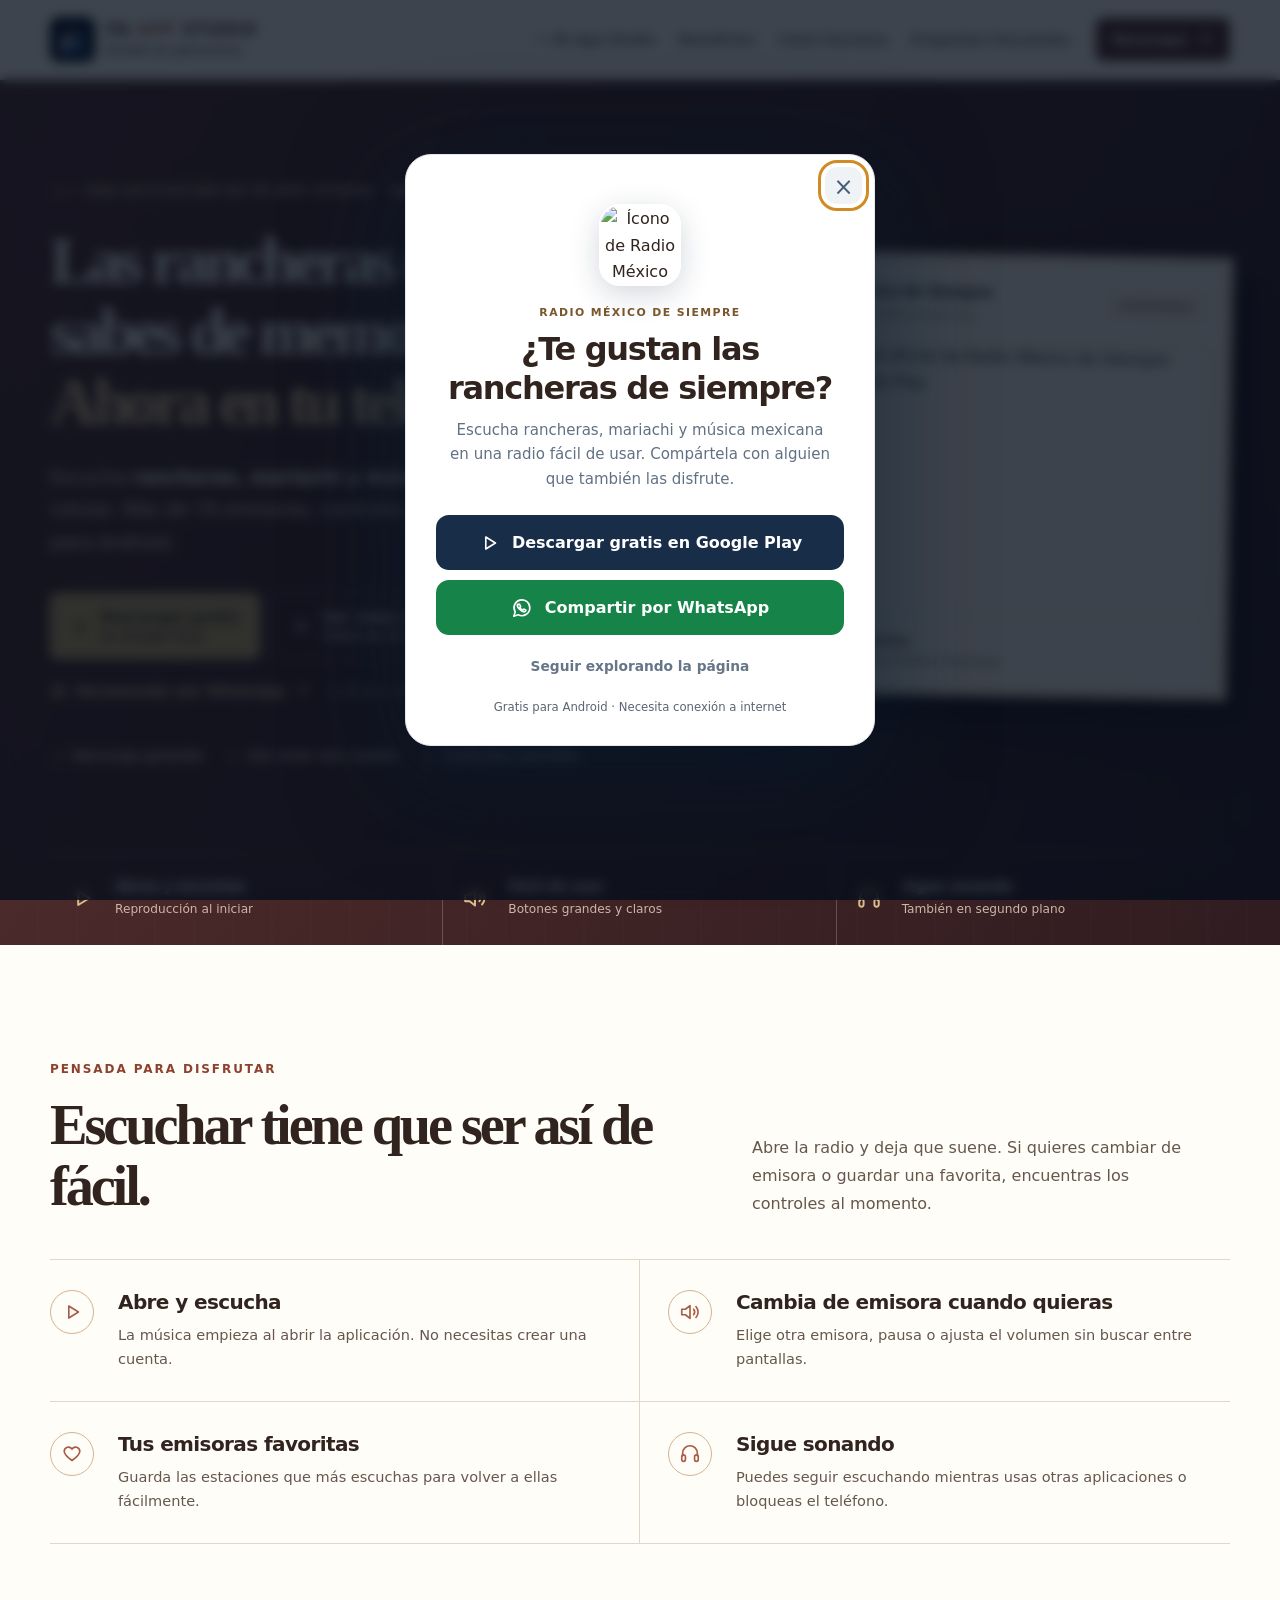
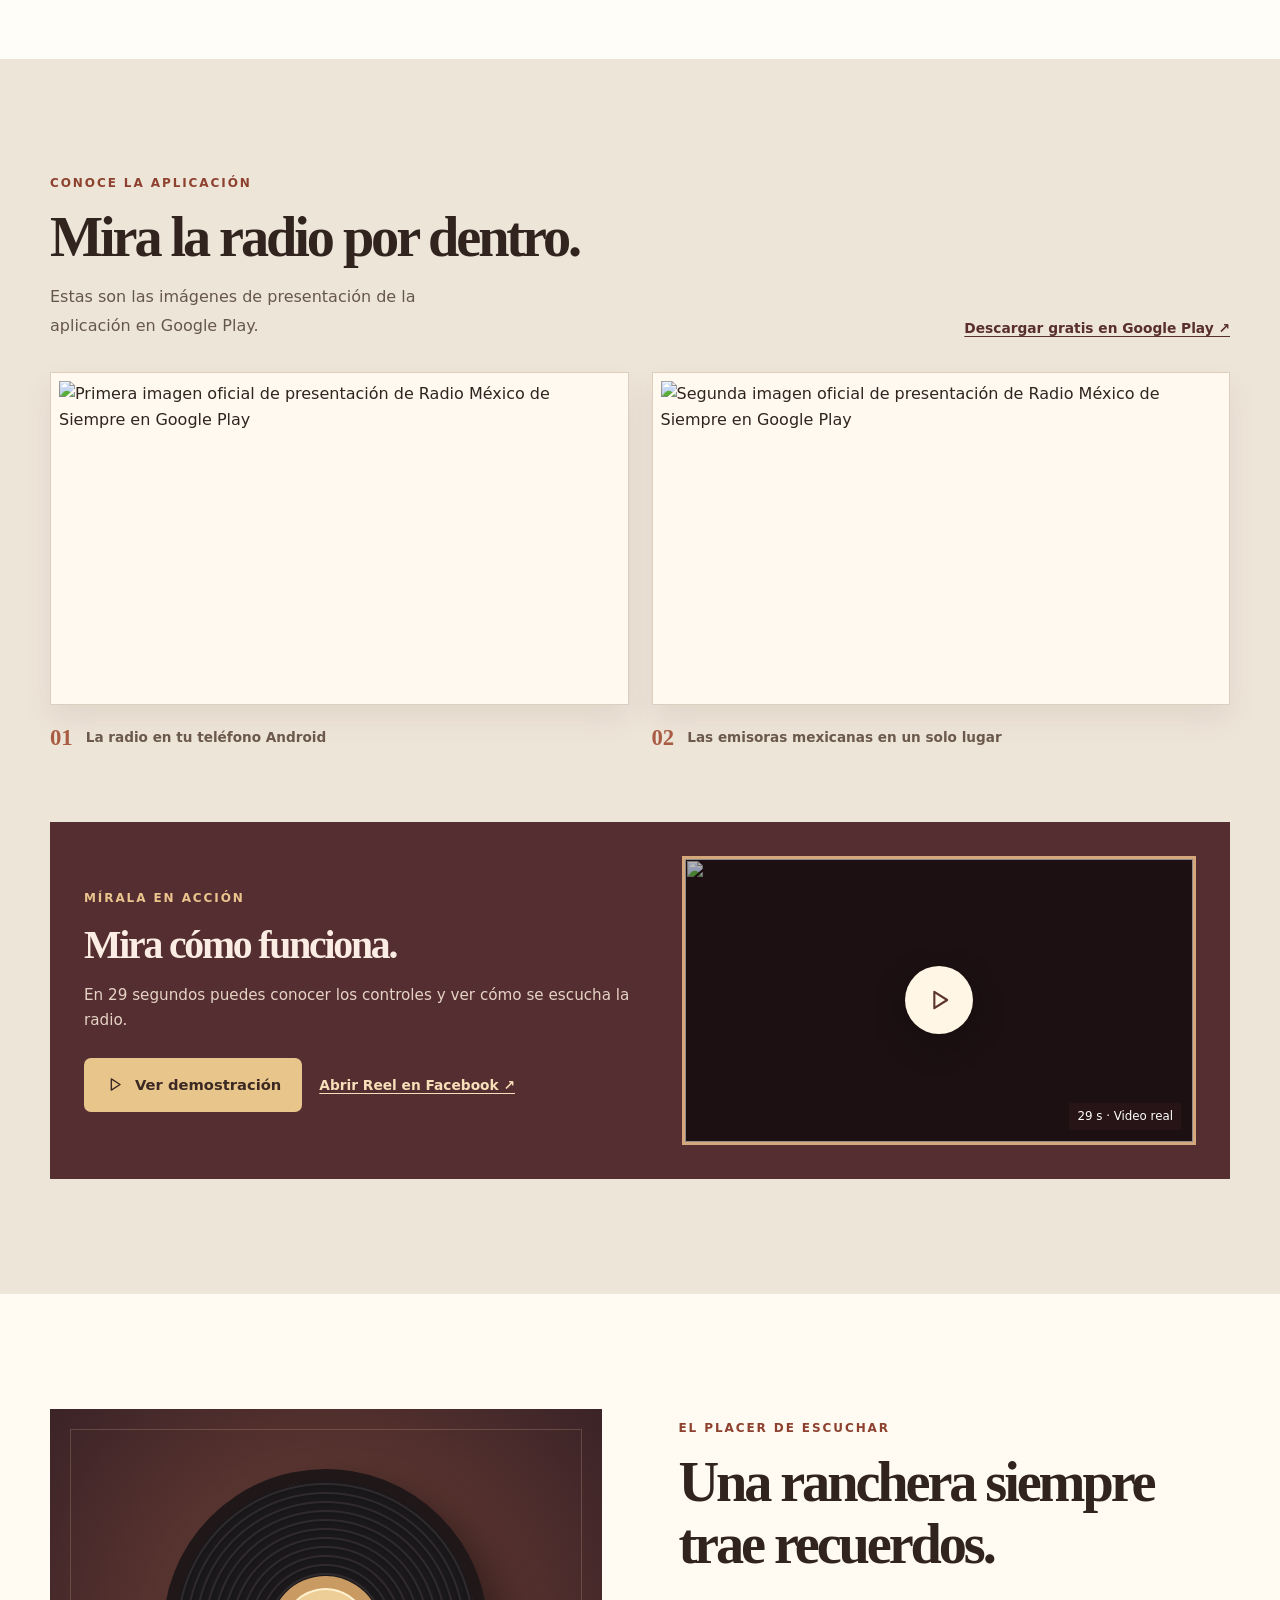
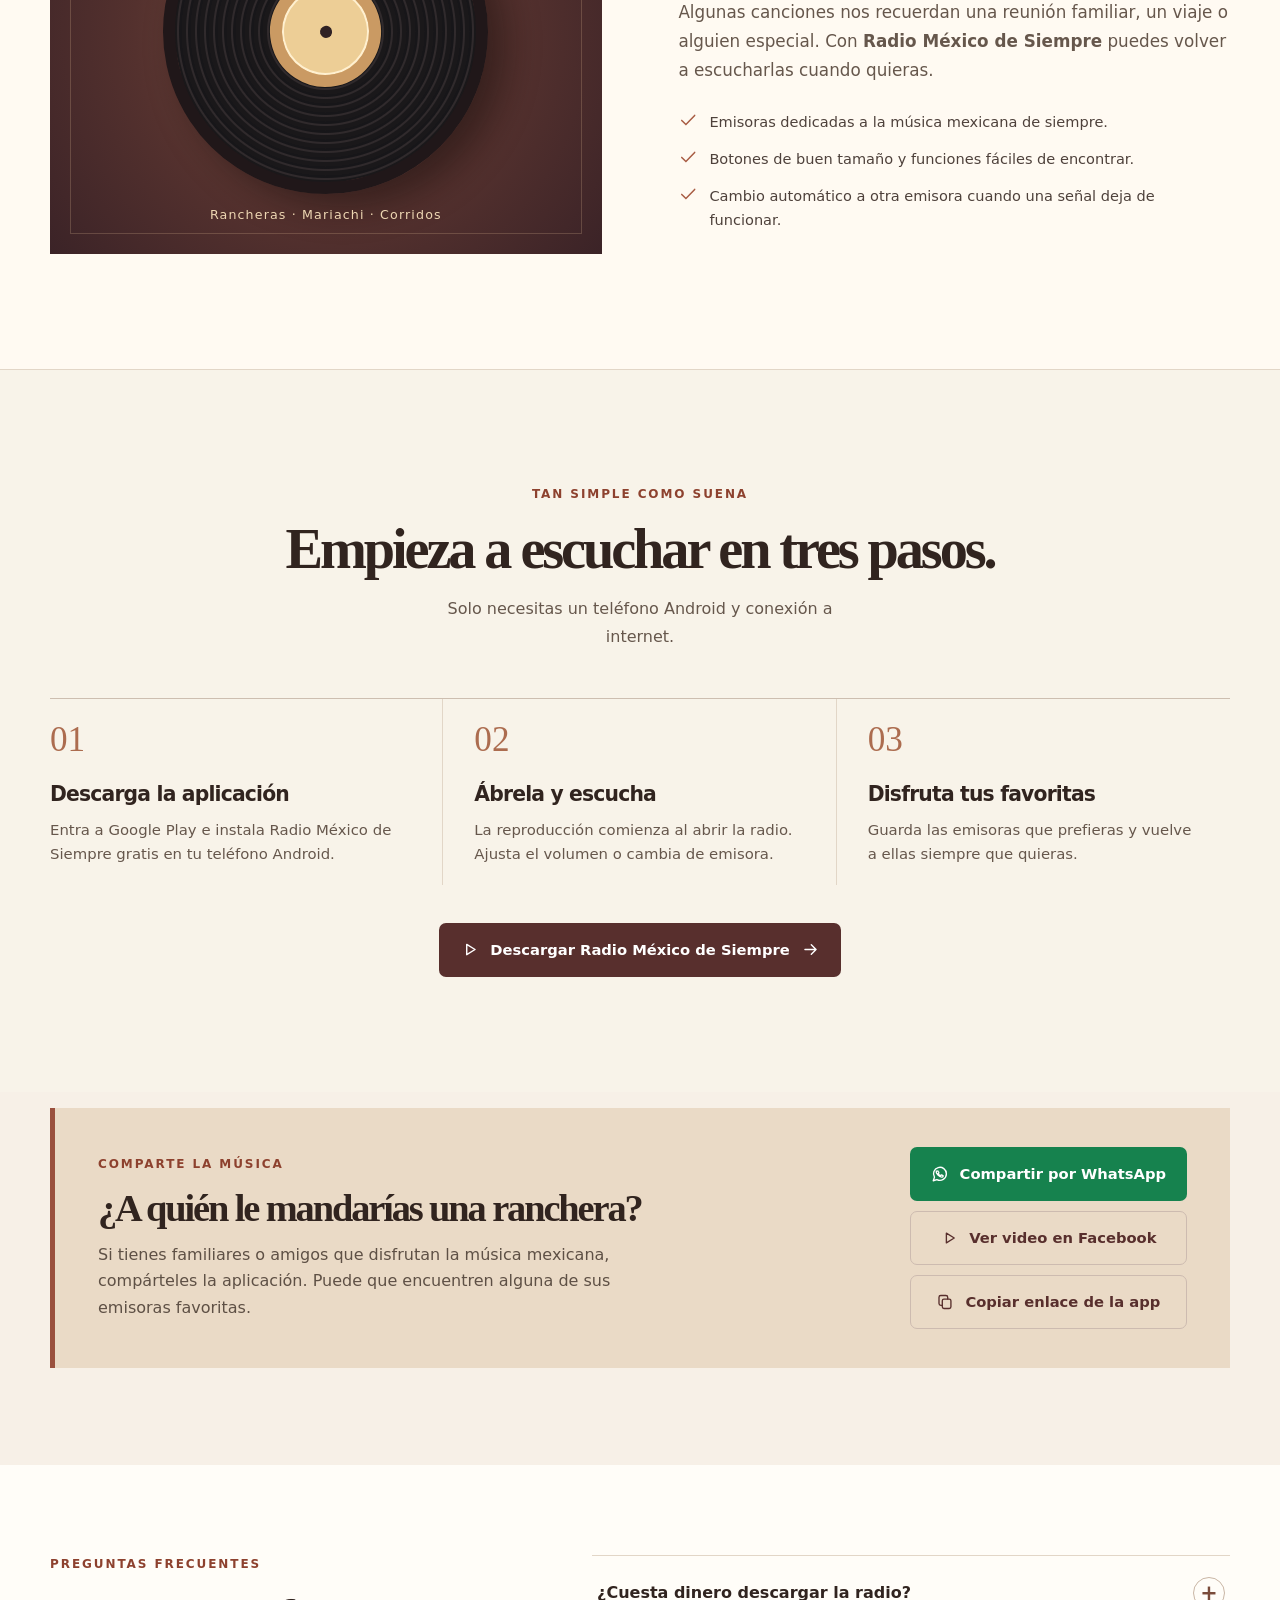
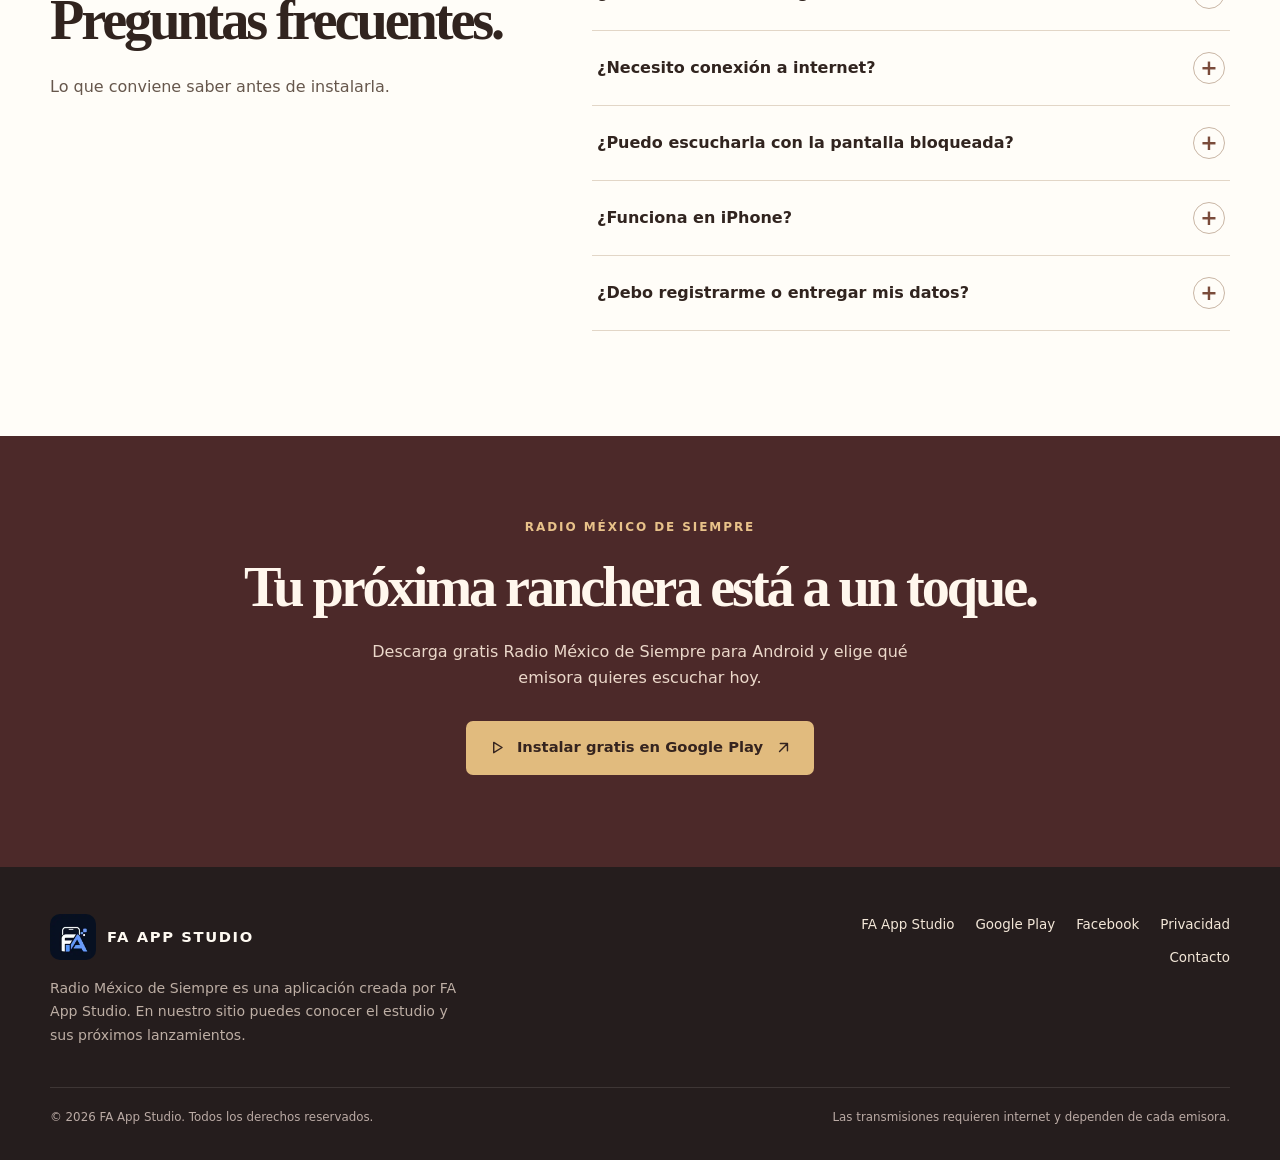
==== commit ac4c2eb9: "design(v5): give Radio México warm natural copy, distinctive Fraunces typography and keep approved s" ====
--- a/radio-mexico-de-siempre/index.html
+++ b/radio-mexico-de-siempre/index.html
@@ -5,7 +5,7 @@
 <meta name="viewport" content="width=device-width,initial-scale=1">
 <meta name="theme-color" content="#582f2d">
 <meta name="color-scheme" content="light">
-<meta name="description" content="Las rancheras de ayer, contigo donde estés. Escucha rancheras, mariachi y música mexicana en Radio México de Siempre, una app gratis para Android.">
+<meta name="description" content="Escucha rancheras, mariachi y música mexicana desde tu teléfono. Radio México de Siempre reúne más de 70 emisoras y se descarga gratis en Android.">
 <meta name="keywords" content="Radio México de Siempre, FA App Studio, rancheras antiguas, radio mexicana, mariachi, corridos, radio para adultos, música mexicana gratis, Android">
 <meta name="author" content="FA App Studio">
 <meta name="application-name" content="Radio México de Siempre">
@@ -13,11 +13,14 @@
 <link rel="canonical" href="https://faappstudio.github.io/radio-mexico-de-siempre/">
 <link rel="icon" type="image/webp" href="/assets/fa-app-studio-logo.webp">
 <link rel="preconnect" href="https://play-lh.googleusercontent.com" crossorigin>
-<link rel="stylesheet" href="/assets/radio-v4.css">
+<link rel="preconnect" href="https://fonts.googleapis.com">
+<link rel="preconnect" href="https://fonts.gstatic.com" crossorigin>
+<link href="https://fonts.googleapis.com/css2?family=DM+Sans:wght@400;500;600;700&family=Fraunces:ital,opsz,wght@0,9..144,400..700;1,9..144,400..700&display=swap" rel="stylesheet">
+<link rel="stylesheet" href="/assets/radio-v4.css?v=editorial-v5">
 <meta property="og:type" content="website">
 <meta property="og:locale" content="es_CL">
 <meta property="og:site_name" content="FA App Studio">
-<meta property="og:title" content="Radio México de Siempre | Las rancheras de ayer, contigo">
+<meta property="og:title" content="Radio México de Siempre | Rancheras y música mexicana">
 <meta property="og:description" content="Rancheras, mariachi y música mexicana para escuchar donde estés. Descarga gratis Radio México de Siempre para Android.">
 <meta property="og:url" content="https://faappstudio.github.io/radio-mexico-de-siempre/">
 <meta property="og:image" content="https://play-lh.googleusercontent.com/xFhhs1h_kBGgdxskFVnUC1KrjgUpOELKg52P15DSilA7-au7HioYkJybk9jdbbI28Is9GPd6T6lDofG9xXLcyA=w1052-h592-rw">
@@ -50,8 +53,8 @@
   <div class="container hero-layout">
     <div class="hero-copy">
       <div class="eyebrow"><span class="eyebrow-dot" aria-hidden="true"></span> UNA APLICACIÓN DE FA APP STUDIO · ANDROID</div>
-      <h1 id="hero-title">Las rancheras de ayer. <em>Contigo, donde estés.</em></h1>
-      <p class="hero-lead">Hay canciones que reconoces desde el primer acorde. Escucha <strong>rancheras, mariachi y música mexicana</strong> en tu teléfono, sin perderte entre menús.</p>
+      <h1 id="hero-title">Las rancheras que te sabes de memoria. <em>Ahora en tu teléfono.</em></h1>
+      <p class="hero-lead">Escucha <strong>rancheras, mariachi y música mexicana</strong> desde tu celular. Más de 70 emisoras, controles claros y descarga gratis para Android.</p>
       <div class="hero-cta">
         <a class="btn btn-main" href="https://play.google.com/store/apps/details?id=cl.rancherasfacil.app" data-play-cta target="_blank" rel="noopener noreferrer"><svg viewBox="0 0 24 24" aria-hidden="true" fill="none" stroke="currentColor" stroke-width="1.8" stroke-linecap="round" stroke-linejoin="round"><path d="m8.5 5.5 10.5 6.5-10.5 6.5V5.5Z"/></svg><span>Descargar gratis<small>en Google Play</small></span></a>
         <button class="btn btn-light-outline" type="button" data-open-reel aria-haspopup="dialog"><svg viewBox="0 0 24 24" aria-hidden="true" fill="none" stroke="currentColor" stroke-width="1.8" stroke-linecap="round" stroke-linejoin="round"><path d="m8 5 11 7-11 7V5Z"/></svg><span>Ver cómo funciona<small>Video de 29 segundos</small></span></button>
@@ -67,11 +70,11 @@
       </div>
     </div>
     <div class="showcase-wrap">
-      <div class="showcase-decoration">MÚSICA PARA DISFRUTAR</div>
+      <div class="showcase-decoration">RADIO MÉXICO DE SIEMPRE</div>
       <div class="showcase">
         <div class="showcase-head">
           <img class="showcase-icon" src="https://play-lh.googleusercontent.com/0Pzi9viFcpTtmi1oC8Kt0mcisMkskQ_d4C3DXLcQLcs7gzKYjn7hbidqSkML6eogBOApt_0C9tiRknqLq5o8=w240-h480-rw" width="51" height="51" alt="Ícono de Radio México de Siempre">
-          <div class="showcase-heading"><strong>Radio México de Siempre</strong><small>La radio que te acompaña</small></div>
+          <div class="showcase-heading"><strong>Radio México de Siempre</strong><small>Rancheras y música mexicana</small></div>
           <span class="showcase-pill">Disponible</span>
         </div>
         <img class="showcase-photo" src="https://play-lh.googleusercontent.com/xFhhs1h_kBGgdxskFVnUC1KrjgUpOELKg52P15DSilA7-au7HioYkJybk9jdbbI28Is9GPd6T6lDofG9xXLcyA=w1052-h592-rw" alt="Vista promocional oficial de Radio México de Siempre publicada en Google Play" width="1052" height="592" fetchpriority="high">
@@ -91,29 +94,29 @@
 <section class="section" id="beneficios" aria-labelledby="benefits-title">
   <div class="container">
     <div class="benefits-intro">
-      <div><span class="section-label">Pensada para disfrutar</span><h2 class="section-title" id="benefits-title">Lo importante está a la vista.</h2></div>
-      <p class="section-intro">Cambia de emisora, ajusta el volumen y guarda tus favoritas. Todo donde lo necesitas.</p>
+      <div><span class="section-label">Pensada para disfrutar</span><h2 class="section-title" id="benefits-title">Escuchar tiene que ser así de fácil.</h2></div>
+      <p class="section-intro">Abre la radio y deja que suene. Si quieres cambiar de emisora o guardar una favorita, encuentras los controles al momento.</p>
     </div>
     <div class="feature-grid">
-      <article class="feature-card"><span class="feature-icon"><svg viewBox="0 0 24 24" aria-hidden="true" fill="none" stroke="currentColor" stroke-width="1.8" stroke-linecap="round" stroke-linejoin="round"><path d="m8.5 5.5 10.5 6.5-10.5 6.5V5.5Z"/></svg></span><h3>Abres y empieza a sonar</h3><p>La música comienza al abrir la app. Sin registro ni configuraciones para empezar.</p></article>
-      <article class="feature-card"><span class="feature-icon"><svg viewBox="0 0 24 24" aria-hidden="true" fill="none" stroke="currentColor" stroke-width="1.8" stroke-linecap="round" stroke-linejoin="round"><path d="M5 9H3v6h4l5 4V5L7 9H5Z"/><path d="M16 9a5 5 0 0 1 0 6M18.5 6a9 9 0 0 1 0 12"/></svg></span><h3>Todo al alcance de la mano</h3><p>Cambia de estación, pausa o ajusta el volumen con controles fáciles de reconocer.</p></article>
-      <article class="feature-card"><span class="feature-icon"><svg viewBox="0 0 24 24" aria-hidden="true" fill="none" stroke="currentColor" stroke-width="1.8" stroke-linecap="round" stroke-linejoin="round"><path d="M20.5 9.1c0 4.2-8.5 10-8.5 10S3.5 13.3 3.5 9.1a4.6 4.6 0 0 1 8.5-2.4 4.6 4.6 0 0 1 8.5 2.4Z"/></svg></span><h3>Vuelve a tus favoritas</h3><p>Guarda las emisoras que te acompañan para encontrarlas de nuevo cuando quieras.</p></article>
-      <article class="feature-card"><span class="feature-icon"><svg viewBox="0 0 24 24" aria-hidden="true" fill="none" stroke="currentColor" stroke-width="1.8" stroke-linecap="round" stroke-linejoin="round"><path d="M4 14v-3a8 8 0 0 1 16 0v3"/><rect x="3" y="13" width="4" height="7" rx="2"/><rect x="17" y="13" width="4" height="7" rx="2"/></svg></span><h3>Sigue escuchando</h3><p>La radio puede seguir sonando mientras usas otras apps o apagas la pantalla.</p></article>
+      <article class="feature-card"><span class="feature-icon"><svg viewBox="0 0 24 24" aria-hidden="true" fill="none" stroke="currentColor" stroke-width="1.8" stroke-linecap="round" stroke-linejoin="round"><path d="m8.5 5.5 10.5 6.5-10.5 6.5V5.5Z"/></svg></span><h3>Abre y escucha</h3><p>La música empieza al abrir la aplicación. No necesitas crear una cuenta.</p></article>
+      <article class="feature-card"><span class="feature-icon"><svg viewBox="0 0 24 24" aria-hidden="true" fill="none" stroke="currentColor" stroke-width="1.8" stroke-linecap="round" stroke-linejoin="round"><path d="M5 9H3v6h4l5 4V5L7 9H5Z"/><path d="M16 9a5 5 0 0 1 0 6M18.5 6a9 9 0 0 1 0 12"/></svg></span><h3>Cambia de emisora cuando quieras</h3><p>Elige otra emisora, pausa o ajusta el volumen sin buscar entre pantallas.</p></article>
+      <article class="feature-card"><span class="feature-icon"><svg viewBox="0 0 24 24" aria-hidden="true" fill="none" stroke="currentColor" stroke-width="1.8" stroke-linecap="round" stroke-linejoin="round"><path d="M20.5 9.1c0 4.2-8.5 10-8.5 10S3.5 13.3 3.5 9.1a4.6 4.6 0 0 1 8.5-2.4 4.6 4.6 0 0 1 8.5 2.4Z"/></svg></span><h3>Tus emisoras favoritas</h3><p>Guarda las estaciones que más escuchas para volver a ellas fácilmente.</p></article>
+      <article class="feature-card"><span class="feature-icon"><svg viewBox="0 0 24 24" aria-hidden="true" fill="none" stroke="currentColor" stroke-width="1.8" stroke-linecap="round" stroke-linejoin="round"><path d="M4 14v-3a8 8 0 0 1 16 0v3"/><rect x="3" y="13" width="4" height="7" rx="2"/><rect x="17" y="13" width="4" height="7" rx="2"/></svg></span><h3>Sigue sonando</h3><p>Puedes seguir escuchando mientras usas otras aplicaciones o bloqueas el teléfono.</p></article>
     </div>
   </div>
 </section>
 <section class="app-gallery-section" id="vistas" aria-labelledby="gallery-title">
   <div class="container">
     <div class="app-gallery-intro">
-      <div><span class="section-label">Conoce la aplicación</span><h2 class="section-title" id="gallery-title">Conoce la radio antes de instalarla.</h2><p class="section-intro">Estas son las imágenes oficiales de presentación que encontrarás en Google Play.</p></div>
+      <div><span class="section-label">Conoce la aplicación</span><h2 class="section-title" id="gallery-title">Mira la radio por dentro.</h2><p class="section-intro">Estas son las imágenes de presentación de la aplicación en Google Play.</p></div>
       <a class="gallery-store-link" href="https://play.google.com/store/apps/details?id=cl.rancherasfacil.app" data-play-cta target="_blank" rel="noopener noreferrer">Descargar gratis en Google Play ↗</a>
     </div>
     <div class="app-gallery-grid">
-      <figure class="app-gallery-card"><div class="app-gallery-image"><img src="https://play-lh.googleusercontent.com/xFhhs1h_kBGgdxskFVnUC1KrjgUpOELKg52P15DSilA7-au7HioYkJybk9jdbbI28Is9GPd6T6lDofG9xXLcyA=w1052-h592-rw" alt="Primera imagen oficial de presentación de Radio México de Siempre en Google Play" width="1052" height="592" loading="lazy"></div><figcaption><span>01</span> Conoce nuestra radio para Android</figcaption></figure>
-      <figure class="app-gallery-card"><div class="app-gallery-image"><img src="https://play-lh.googleusercontent.com/DCK7s5Qp_LUefQa0HkWOAQJ-m-W4zKkC6vjLdk2AOpcyU6NIolD6zBpCNQdMLkVC31ay4mQol6x92yZE72w5-A=w1052-h592-rw" alt="Segunda imagen oficial de presentación de Radio México de Siempre en Google Play" width="1052" height="592" loading="lazy"></div><figcaption><span>02</span> Música mexicana en una aplicación sencilla</figcaption></figure>
+      <figure class="app-gallery-card"><div class="app-gallery-image"><img src="https://play-lh.googleusercontent.com/xFhhs1h_kBGgdxskFVnUC1KrjgUpOELKg52P15DSilA7-au7HioYkJybk9jdbbI28Is9GPd6T6lDofG9xXLcyA=w1052-h592-rw" alt="Primera imagen oficial de presentación de Radio México de Siempre en Google Play" width="1052" height="592" loading="lazy"></div><figcaption><span>01</span> La radio en tu teléfono Android</figcaption></figure>
+      <figure class="app-gallery-card"><div class="app-gallery-image"><img src="https://play-lh.googleusercontent.com/DCK7s5Qp_LUefQa0HkWOAQJ-m-W4zKkC6vjLdk2AOpcyU6NIolD6zBpCNQdMLkVC31ay4mQol6x92yZE72w5-A=w1052-h592-rw" alt="Segunda imagen oficial de presentación de Radio México de Siempre en Google Play" width="1052" height="592" loading="lazy"></div><figcaption><span>02</span> Las emisoras mexicanas en un solo lugar</figcaption></figure>
     </div>
     <div class="reel-feature">
-      <div class="reel-feature-copy"><span class="section-label">Mírala en acción</span><h3>Así funciona, en 29 segundos.</h3><p>Dale reproducir y mira cómo se usa Radio México de Siempre. Es el video que compartimos en Facebook.</p>
+      <div class="reel-feature-copy"><span class="section-label">Mírala en acción</span><h3>Mira cómo funciona.</h3><p>En 29 segundos puedes conocer los controles y ver cómo se escucha la radio.</p>
         <div class="reel-feature-actions"><button class="btn btn-navy" type="button" data-open-reel aria-haspopup="dialog"><svg viewBox="0 0 24 24" aria-hidden="true" fill="none" stroke="currentColor" stroke-width="1.8" stroke-linecap="round" stroke-linejoin="round"><path d="m8 5 11 7-11 7V5Z"/></svg> Ver demostración</button><a href="https://facebook.com/reel/1776460783652969" target="_blank" rel="noopener noreferrer" class="gallery-store-link">Abrir Reel en Facebook ↗</a></div>
       </div>
       <button class="reel-poster" type="button" data-open-reel aria-haspopup="dialog" aria-label="Ver demostración de Radio México de Siempre">
@@ -127,11 +130,11 @@
     <div class="story-art" aria-hidden="true"><div class="record"></div><div class="story-note">Rancheras · Mariachi · Corridos</div></div>
     <div class="story-copy">
       <span class="section-label">El placer de escuchar</span>
-      <h2 class="section-title" id="story-title">Hay canciones que te llevan a otro tiempo.</h2>
-      <p>Una ranchera puede recordarte una sobremesa, un viaje o alguien querido. <strong>Radio México de Siempre</strong> acerca esas canciones a tu teléfono, para escucharlas cuando te den ganas.</p>
+      <h2 class="section-title" id="story-title">Una ranchera siempre trae recuerdos.</h2>
+      <p>Algunas canciones nos recuerdan una reunión familiar, un viaje o alguien especial. Con <strong>Radio México de Siempre</strong> puedes volver a escucharlas cuando quieras.</p>
       <ul class="story-bullets">
         <li><svg viewBox="0 0 24 24" aria-hidden="true" fill="none" stroke="currentColor" stroke-width="1.8" stroke-linecap="round" stroke-linejoin="round"><path d="m4.5 12.5 5 5L20 6.5"/></svg> Emisoras dedicadas a la música mexicana de siempre.</li>
-        <li><svg viewBox="0 0 24 24" aria-hidden="true" fill="none" stroke="currentColor" stroke-width="1.8" stroke-linecap="round" stroke-linejoin="round"><path d="m4.5 12.5 5 5L20 6.5"/></svg> Una experiencia cómoda también para personas adultas y mayores.</li>
+        <li><svg viewBox="0 0 24 24" aria-hidden="true" fill="none" stroke="currentColor" stroke-width="1.8" stroke-linecap="round" stroke-linejoin="round"><path d="m4.5 12.5 5 5L20 6.5"/></svg> Botones de buen tamaño y funciones fáciles de encontrar.</li>
         <li><svg viewBox="0 0 24 24" aria-hidden="true" fill="none" stroke="currentColor" stroke-width="1.8" stroke-linecap="round" stroke-linejoin="round"><path d="m4.5 12.5 5 5L20 6.5"/></svg> Cambio automático a otra emisora cuando una señal deja de funcionar.</li>
       </ul>
     </div>
@@ -139,7 +142,7 @@
 </section>
 <section class="section steps-section" id="como-funciona" aria-labelledby="steps-title">
   <div class="container">
-    <div class="center-intro"><span class="section-label">Tan simple como suena</span><h2 class="section-title" id="steps-title">Descarga, abre y escucha.</h2><p class="section-intro">Tres pasos y tu música empieza a acompañarte.</p></div>
+    <div class="center-intro"><span class="section-label">Tan simple como suena</span><h2 class="section-title" id="steps-title">Empieza a escuchar en tres pasos.</h2><p class="section-intro">Solo necesitas un teléfono Android y conexión a internet.</p></div>
     <div class="steps-grid">
       <article class="step-card"><span class="step-number">01</span><h3>Descarga la aplicación</h3><p>Entra a Google Play e instala Radio México de Siempre gratis en tu teléfono Android.</p></article>
       <article class="step-card"><span class="step-number">02</span><h3>Ábrela y escucha</h3><p>La reproducción comienza al abrir la radio. Ajusta el volumen o cambia de emisora.</p></article>
@@ -151,7 +154,7 @@
 <section class="share-section" id="compartir" aria-labelledby="share-title">
   <div class="container">
     <div class="share-band">
-      <div><span class="section-label">Comparte la música</span><h2 id="share-title">Las buenas rancheras se comparten.</h2><p>¿Tienes a alguien que siempre pone música mexicana? Envíale la radio por WhatsApp. Quizás le alegren la tarde esas canciones que conoce de memoria.</p></div>
+      <div><span class="section-label">Comparte la música</span><h2 id="share-title">¿A quién le mandarías una ranchera?</h2><p>Si tienes familiares o amigos que disfrutan la música mexicana, compárteles la aplicación. Puede que encuentren alguna de sus emisoras favoritas.</p></div>
       <div class="share-band-actions">
         <a class="btn btn-wa" href="https://wa.me/?text=%F0%9F%87%A8%F0%9F%87%B1%F0%9F%A4%9D%F0%9F%8F%BB%F0%9F%87%B2%F0%9F%87%BD%20%F0%9F%8E%B6%E2%9D%A4%EF%B8%8F%20%C2%A1Qu%C3%A9%20lindo%20es%20volver%20a%20escuchar%20esas%20rancheras%20que%20traen%20tantos%20recuerdos!%0A%0A%F0%9F%93%BB%20Radio%20M%C3%A9xico%20de%20Siempre%2C%20una%20app%20sencilla%20para%20disfrutar%20emisoras%20de%20rancheras%2C%20mariachi%20y%20m%C3%BAsica%20mexicana.%0A%0A%F0%9F%92%9B%20%C2%A1Es%20GRATIS!%0A%0A%F0%9F%93%B2%20Desc%C3%A1rgala%20aqu%C3%AD%20%F0%9F%91%87%0Ahttps%3A%2F%2Fplay.google.com%2Fstore%2Fapps%2Fdetails%3Fid%3Dcl.rancherasfacil.app" target="_blank" rel="noopener noreferrer"><svg viewBox="0 0 24 24" aria-hidden="true" fill="none" stroke="currentColor" stroke-width="1.8" stroke-linecap="round" stroke-linejoin="round"><path d="M20.5 11.75a8.6 8.6 0 0 1-12.6 7.65L3 21l1.62-4.72a8.6 8.6 0 1 1 15.88-4.53Z"/><path d="M8.45 8.1c.18-.25.36-.29.56-.28.18 0 .4.01.57.43l.83 1.81c.09.2.08.34-.06.53l-.65.76c.67 1.3 1.74 2.35 3.08 3.02l.79-.97c.16-.19.32-.25.54-.17l1.85.88c.24.12.33.28.27.54-.2.95-1.03 1.57-1.93 1.52-1.74-.09-3.76-1.37-5.33-3.04-1.42-1.53-2.44-3.53-1.88-5.02Z"/></svg> Compartir por WhatsApp</a>
         <a class="btn btn-subtle" href="https://facebook.com/reel/1776460783652969" target="_blank" rel="noopener noreferrer"><svg viewBox="0 0 24 24" aria-hidden="true" fill="none" stroke="currentColor" stroke-width="1.8" stroke-linecap="round" stroke-linejoin="round"><path d="m8.5 5.5 10.5 6.5-10.5 6.5V5.5Z"/></svg> Ver video en Facebook</a>
@@ -162,7 +165,7 @@
 </section>
 <section class="faq-section" id="preguntas" aria-labelledby="faq-title">
   <div class="container faq-layout">
-    <div><span class="section-label">Preguntas frecuentes</span><h2 class="section-title" id="faq-title">Antes de poner la radio.</h2><p class="section-intro">Lo esencial sobre la descarga, la conexión y el uso de la aplicación.</p></div>
+    <div><span class="section-label">Preguntas frecuentes</span><h2 class="section-title" id="faq-title">Preguntas frecuentes.</h2><p class="section-intro">Lo que conviene saber antes de instalarla.</p></div>
     <div class="faq-list">
       <details><summary>¿Cuesta dinero descargar la radio?</summary><p>No. La descarga es gratuita desde Google Play y no necesitas crear una cuenta para empezar.</p></details>
       <details><summary>¿Necesito conexión a internet?</summary><p>Sí. Las emisoras se transmiten por internet, así que necesitas Wi-Fi o datos móviles. La disponibilidad y la programación dependen de cada estación.</p></details>
@@ -174,15 +177,15 @@
 </section>
 <section class="final-call" aria-labelledby="final-title">
   <span class="section-label">Radio México de Siempre</span>
-  <h2 id="final-title">Un buen momento para escuchar una ranchera.</h2>
-  <p>Rancheras y música mexicana en tu Android. Descarga gratis Radio México de Siempre y empieza a escuchar.</p>
+  <h2 id="final-title">Tu próxima ranchera está a un toque.</h2>
+  <p>Descarga gratis Radio México de Siempre para Android y elige qué emisora quieres escuchar hoy.</p>
   <a class="btn btn-navy" href="https://play.google.com/store/apps/details?id=cl.rancherasfacil.app" data-play-cta target="_blank" rel="noopener noreferrer"><svg viewBox="0 0 24 24" aria-hidden="true" fill="none" stroke="currentColor" stroke-width="1.8" stroke-linecap="round" stroke-linejoin="round"><path d="m8.5 5.5 10.5 6.5-10.5 6.5V5.5Z"/></svg> Instalar gratis en Google Play <svg viewBox="0 0 24 24" aria-hidden="true" fill="none" stroke="currentColor" stroke-width="1.8" stroke-linecap="round" stroke-linejoin="round"><path d="M7 17 17 7M8 7h9v9"/></svg></a>
 </section>
 </main>
 <footer class="site-footer">
   <div class="container">
     <div class="footer-layout">
-      <div><div class="footer-brand"><img src="/assets/fa-app-studio-logo.webp" alt="" width="48" height="48" loading="lazy"><strong>FA APP STUDIO</strong></div><p class="footer-brand-copy">Radio México de Siempre es una aplicación de FA App Studio para escuchar rancheras, mariachi y música mexicana. Conoce otros proyectos del estudio en nuestra página principal.</p></div>
+      <div><div class="footer-brand"><img src="/assets/fa-app-studio-logo.webp" alt="" width="48" height="48" loading="lazy"><strong>FA APP STUDIO</strong></div><p class="footer-brand-copy">Radio México de Siempre es una aplicación creada por FA App Studio. En nuestro sitio puedes conocer el estudio y sus próximos lanzamientos.</p></div>
       <nav class="footer-links" aria-label="Enlaces de FA App Studio">
         <a href="/">FA App Studio</a>
         <a href="https://play.google.com/store/apps/details?id=cl.rancherasfacil.app" data-play-cta target="_blank" rel="noopener noreferrer">Google Play</a>
--- a/assets/radio-v4.css
+++ b/assets/radio-v4.css
@@ -23,10 +23,11 @@
 a,button{-webkit-tap-highlight-color:transparent;touch-action:manipulation}
 a:focus-visible,button:focus-visible,summary:focus-visible{outline:3px solid var(--focus);outline-offset:4px}
 [hidden]{display:none!important}
+.sr-only{position:absolute!important;width:1px!important;height:1px!important;padding:0!important;margin:-1px!important;overflow:hidden!important;clip:rect(0,0,0,0)!important;white-space:nowrap!important;border:0!important}
 .container{width:min(var(--content),calc(100% - 48px));margin-inline:auto}
 .skip-link{position:fixed;z-index:120;top:-110px;left:16px;background:white;padding:12px 16px}
 .skip-link:focus{top:12px}
-h1,h2,h3{line-height:1.13;letter-spacing:-.04em}
+h1,h2,h3{line-height:1.13;letter-spacing:-.04em;overflow-wrap:anywhere}
 .section-label{display:block;font-size:.75rem;font-weight:850;letter-spacing:.16em;text-transform:uppercase;color:var(--clay-deep)}
 .section-title{font-family:var(--serif);font-weight:700;letter-spacing:-.055em;font-size:clamp(2.35rem,4.4vw,4.4rem);line-height:1.1}
 .section-intro{color:var(--ink-soft);font-size:1rem;line-height:1.76;max-width:440px}
@@ -45,13 +46,13 @@
 
 /* Cabecera: pequeña y clara, subordinada al producto. */
 .site-header{position:sticky;top:0;z-index:45;background:rgba(253,250,244,.96);border-bottom:1px solid var(--hairline);backdrop-filter:blur(13px)}
-.header-inner{min-height:79px;display:flex;align-items:center;gap:25px}
+.header-inner{min-height:79px;display:flex;flex-wrap:wrap;align-items:center;gap:12px 25px;padding-block:9px}
 .brand{display:flex;align-items:center;gap:12px;text-decoration:none}
 .brand-logo{flex:none;width:45px;height:45px;object-fit:cover;border-radius:9px}
 .brand-title{font-size:.96rem;font-weight:880;letter-spacing:.095em;line-height:1.11;white-space:nowrap;color:var(--wine-deep)}
 .brand-title>span{color:var(--clay)}
 .brand-title small{display:block;font-size:.63rem;margin-top:6px;font-weight:600;letter-spacing:.01em;color:#745a49}
-.header-nav{display:flex;gap:23px;align-items:center;margin-left:auto}
+.header-nav{display:flex;flex-wrap:wrap;gap:12px 23px;align-items:center;margin-left:auto}
 .header-nav a{text-decoration:none;font-size:.82rem;font-weight:740;color:#716052;white-space:nowrap}
 .header-nav a:hover{color:var(--wine)}
 .nav-cta{display:inline-flex;align-items:center;gap:8px;padding:9px 16px;min-height:43px;border:1px solid var(--wine);border-radius:7px;background:var(--wine);color:white;font-size:.82rem;font-weight:820;text-decoration:none;white-space:nowrap}
@@ -71,6 +72,7 @@
   opacity:.45;pointer-events:none
 }
 .hero-layout{position:relative;display:grid;grid-template-columns:minmax(0,1.06fr) minmax(0,.94fr);gap:clamp(32px,4vw,62px);align-items:center;padding:clamp(75px,8vw,110px) 0 86px}
+.hero-copy,.story-copy,.benefits-intro>*,.faq-layout>*,.showcase-wrap{min-width:0}
 .eyebrow{display:flex;align-items:center;gap:10px;color:#e5c8a7;font-size:.72rem;font-weight:850;letter-spacing:.15em;text-transform:uppercase}
 .eyebrow-dot{width:25px;height:2px;background:var(--brass)}
 .hero h1{font-family:var(--serif);font-weight:700;font-size:clamp(3.4rem,5.1vw,5.55rem);letter-spacing:-.064em;line-height:1.08;margin:25px 0 24px}
@@ -138,7 +140,8 @@
 .app-gallery-image img{width:100%;height:auto;aspect-ratio:16/9;object-fit:cover}
 .app-gallery-card figcaption{display:flex;align-items:center;gap:13px;color:#6b594c;font-size:.85rem;font-weight:740;padding:14px 0}
 .app-gallery-card figcaption span{font-family:var(--serif);font-size:1.42rem;color:var(--clay)}
-.reel-feature{display:grid;grid-template-columns:1fr .92fr;align-items:center;gap:40px;margin-top:52px;padding:34px;background:#542e30;color:#fbede3}
+.reel-feature{display:grid;grid-template-columns:minmax(0,1fr) minmax(0,.92fr);align-items:center;gap:40px;margin-top:52px;padding:34px;background:#542e30;color:#fbede3}
+.reel-feature-copy,.reel-feature-actions,.reel-poster{min-width:0}
 .reel-feature .section-label{color:#ebc48e}
 .reel-feature h3{font-family:var(--serif);font-size:clamp(2.1rem,3.1vw,3.2rem);letter-spacing:-.055em;line-height:1.12;margin:15px 0}
 .reel-feature p{font-size:.95rem;line-height:1.68;color:#e6d3c5}
@@ -239,7 +242,7 @@
  .header-inner{min-height:73px}
  .header-nav{display:none}
  .nav-cta{margin-left:auto}
- .hero-layout{grid-template-columns:1fr;gap:49px;padding:70px 0 65px}
+ .hero-layout{grid-template-columns:minmax(0,1fr);gap:49px;padding:70px 0 65px}
  .hero h1{font-size:clamp(3.5rem,8.7vw,5.4rem)}
  .showcase-wrap{max-width:560px;margin:auto;width:100%}
  .hero-highlights{grid-template-columns:1fr}
@@ -248,8 +251,8 @@
  .benefits-intro{grid-template-columns:1fr;gap:15px}
  .app-gallery-intro{display:block}
  .app-gallery-intro .gallery-store-link{display:inline-block;margin-top:17px}
- .reel-feature{grid-template-columns:1fr;gap:25px}
- .story-layout{grid-template-columns:1fr;gap:43px}
+ .reel-feature{grid-template-columns:minmax(0,1fr);gap:25px}
+ .story-layout{grid-template-columns:minmax(0,1fr);gap:43px}
  .story-art{min-height:400px}
  .share-band{grid-template-columns:1fr;gap:28px}
  .share-band-actions{flex-direction:row;flex-wrap:wrap}
@@ -290,9 +293,9 @@
  .app-gallery-grid{grid-template-columns:1fr;gap:16px}
  .reel-feature{margin-top:31px;padding:25px 19px}
  .reel-feature h3{font-size:2.35rem}
- .reel-feature-actions{display:grid}
- .reel-feature-actions .btn{width:100%}
- .reel-feature-actions .gallery-store-link{text-align:center}
+ .reel-feature-actions{display:grid;grid-template-columns:minmax(0,1fr)}
+ .reel-feature-actions .btn{width:100%;min-width:0;overflow-wrap:anywhere}
+ .reel-feature-actions .gallery-store-link{text-align:center;min-width:0;overflow-wrap:anywhere}
  .story-art{min-height:300px}
  .record{width:min(67%,240px)}
  .story-bullets li{font-size:.87rem}
@@ -313,15 +316,16 @@
  .footer-bottom span{display:block}
  .mobile-cta{
    position:fixed;z-index:43;bottom:0;left:0;right:0;
-   display:flex;align-items:center;justify-content:space-between;gap:13px;
+   display:flex;flex-wrap:wrap;align-items:center;justify-content:space-between;gap:13px;
    background:#fff9f0;border-top:1px solid #d2bda4;
    box-shadow:0 -10px 30px #3c20101f;
    padding:10px 14px calc(10px + env(safe-area-inset-bottom,0px));
  }
- .mobile-cta strong{display:block;font-size:.79rem;line-height:1.2;color:var(--wine)}
+ .mobile-cta>div{flex:1 1 auto;min-width:0}
+ .mobile-cta strong{display:block;font-size:.79rem;line-height:1.2;color:var(--wine);overflow-wrap:anywhere}
  .mobile-cta small{display:block;font-size:.68rem;color:#816757;margin-top:3px}
- .mobile-cta a{flex:none;min-height:43px;padding:11px 17px;border-radius:6px;text-decoration:none;background:var(--wine);color:white;font-weight:780;font-size:.82rem}
- body{padding-bottom:calc(68px + env(safe-area-inset-bottom,0px))}
+ .mobile-cta a{flex:0 0 auto;max-width:100%;min-height:43px;padding:11px 17px;border-radius:6px;text-decoration:none;background:var(--wine);color:white;font-weight:780;font-size:.82rem}
+ body{padding-bottom:calc(5rem + env(safe-area-inset-bottom,0px))}
 }
 
 /* Approved download modal, preserved from the last stable styling. */
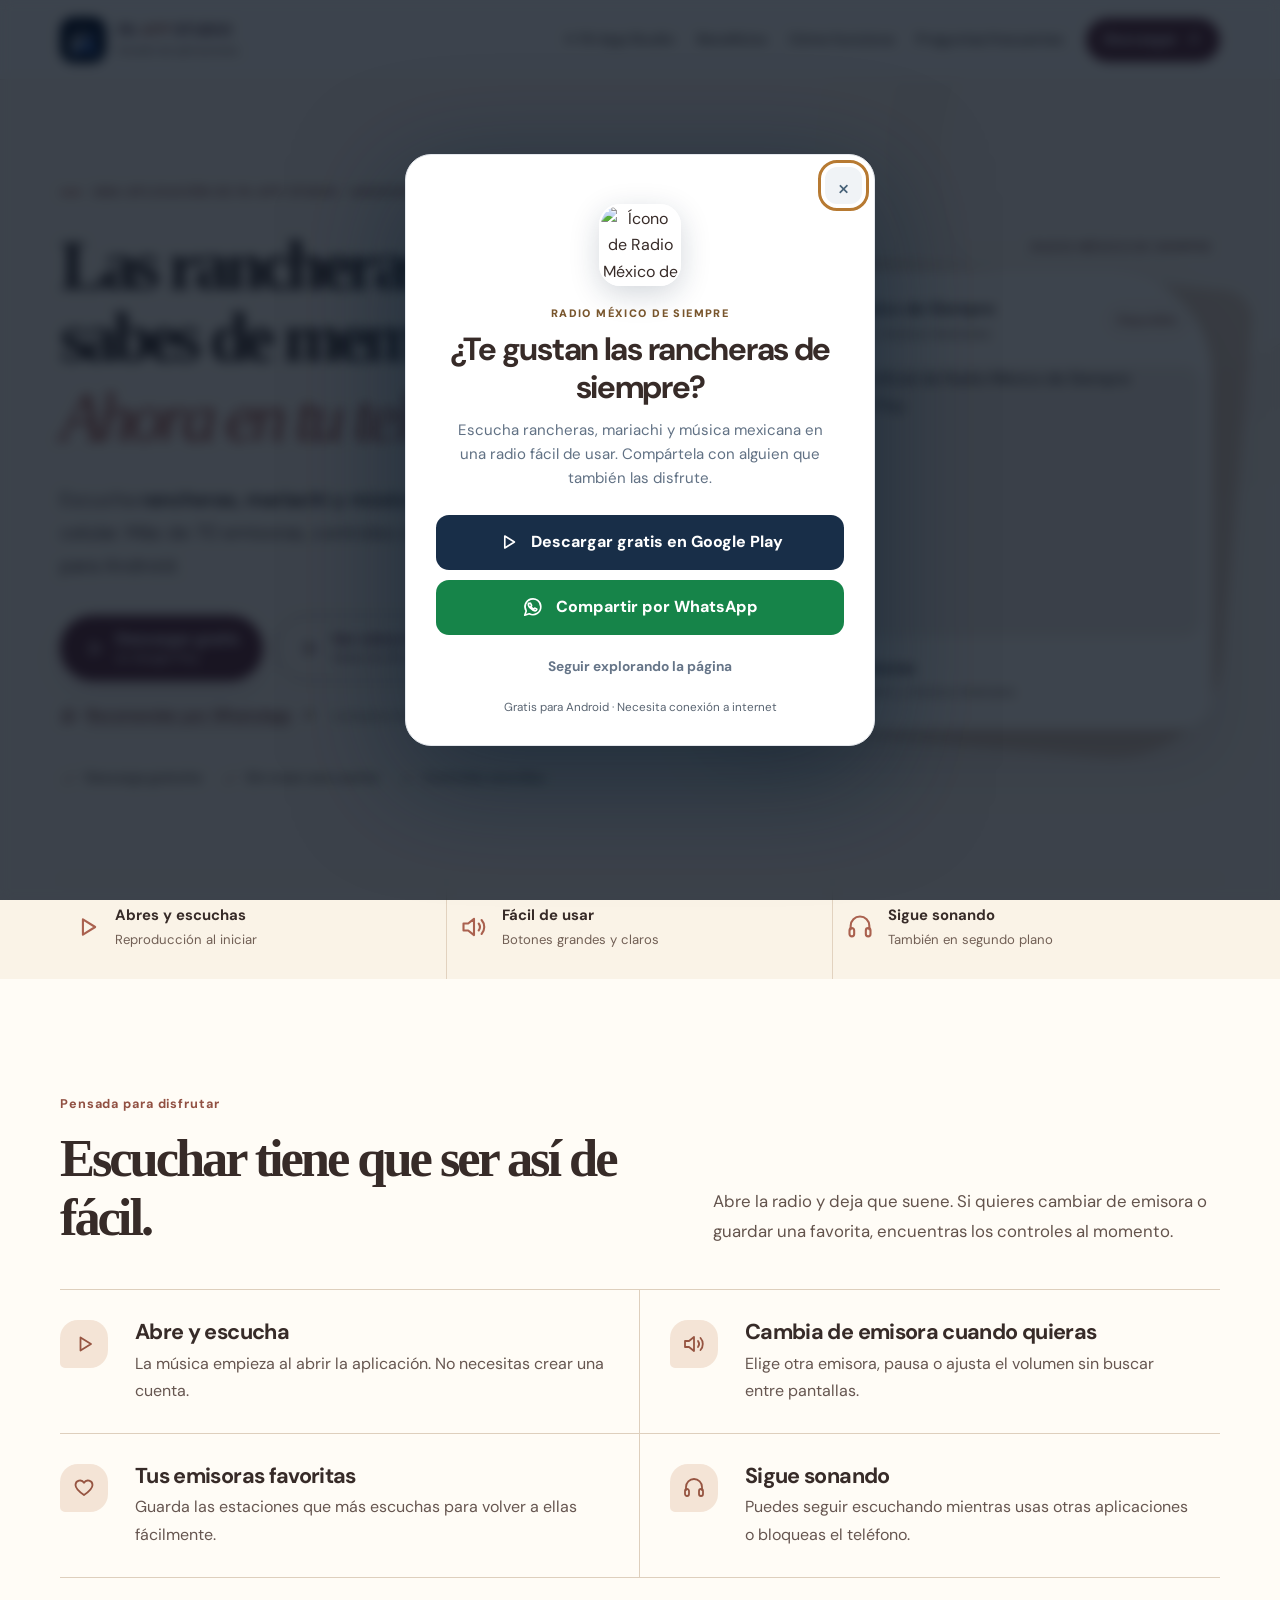
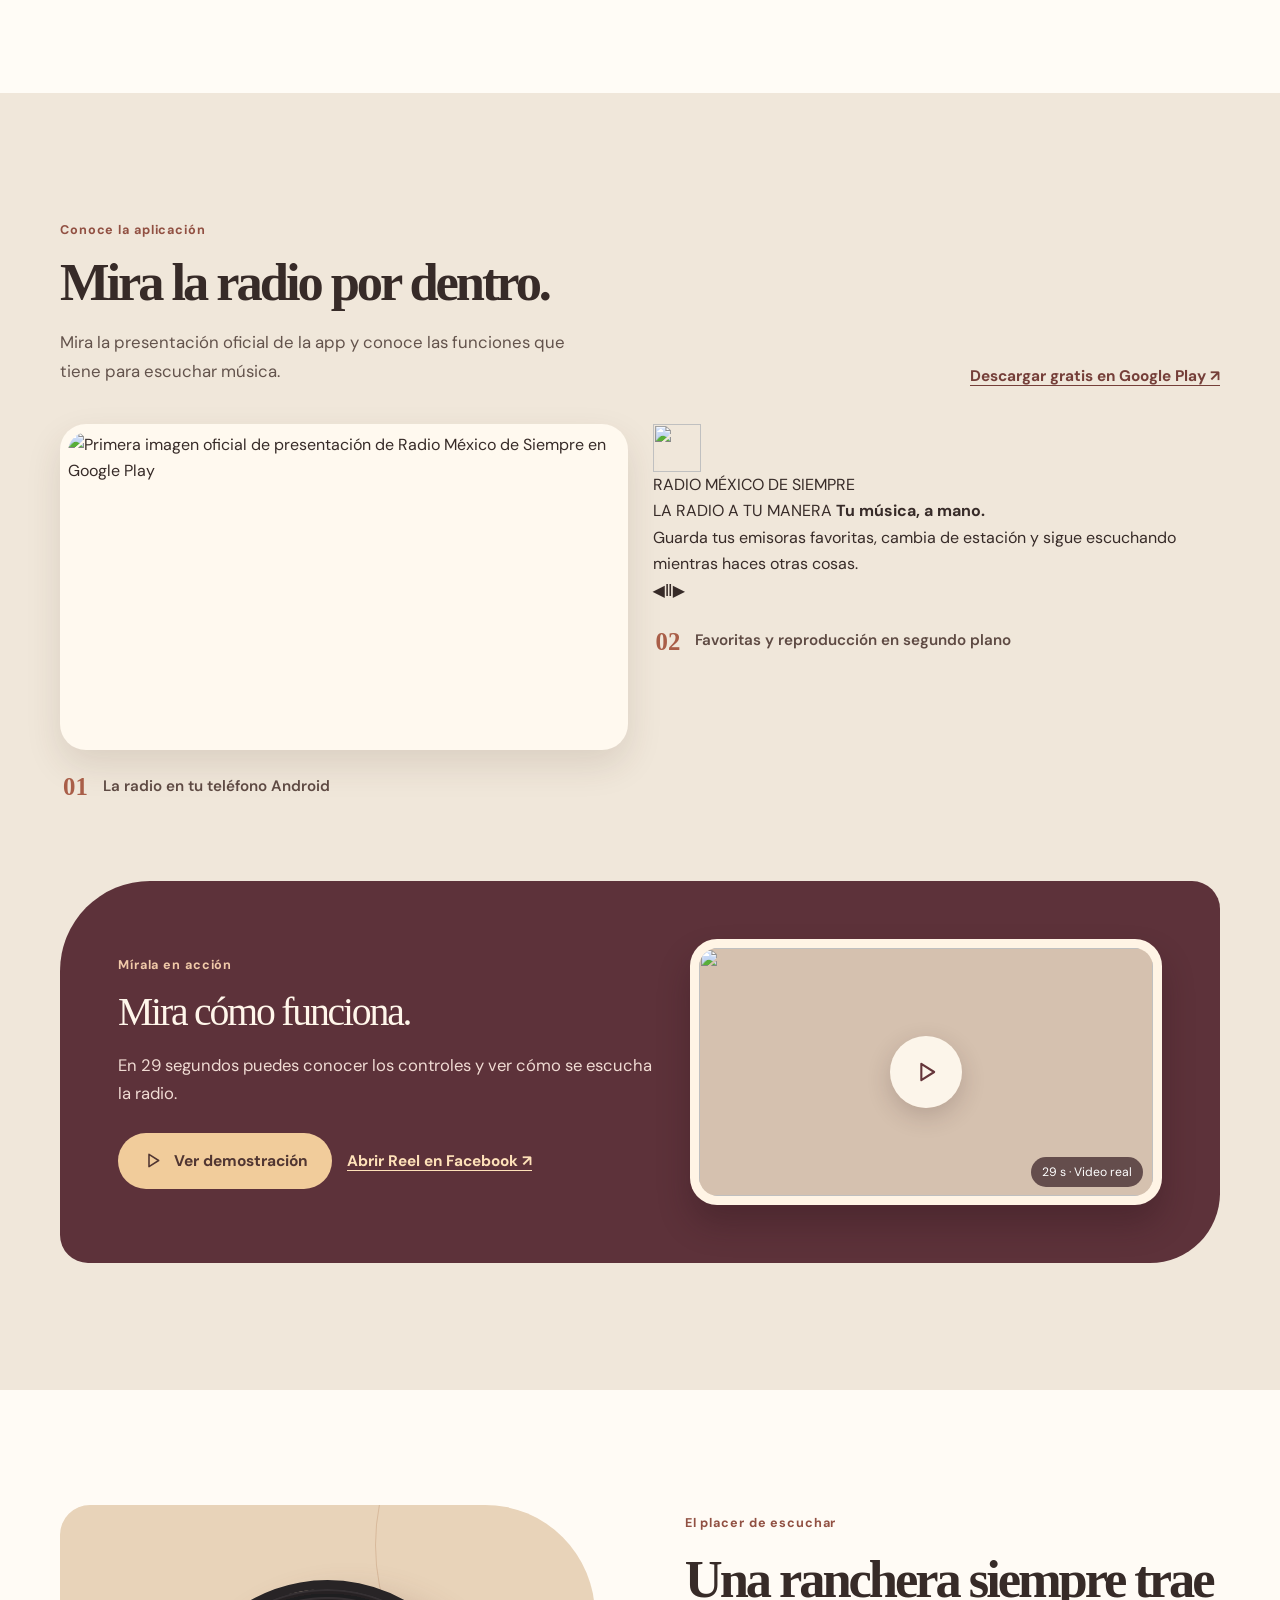
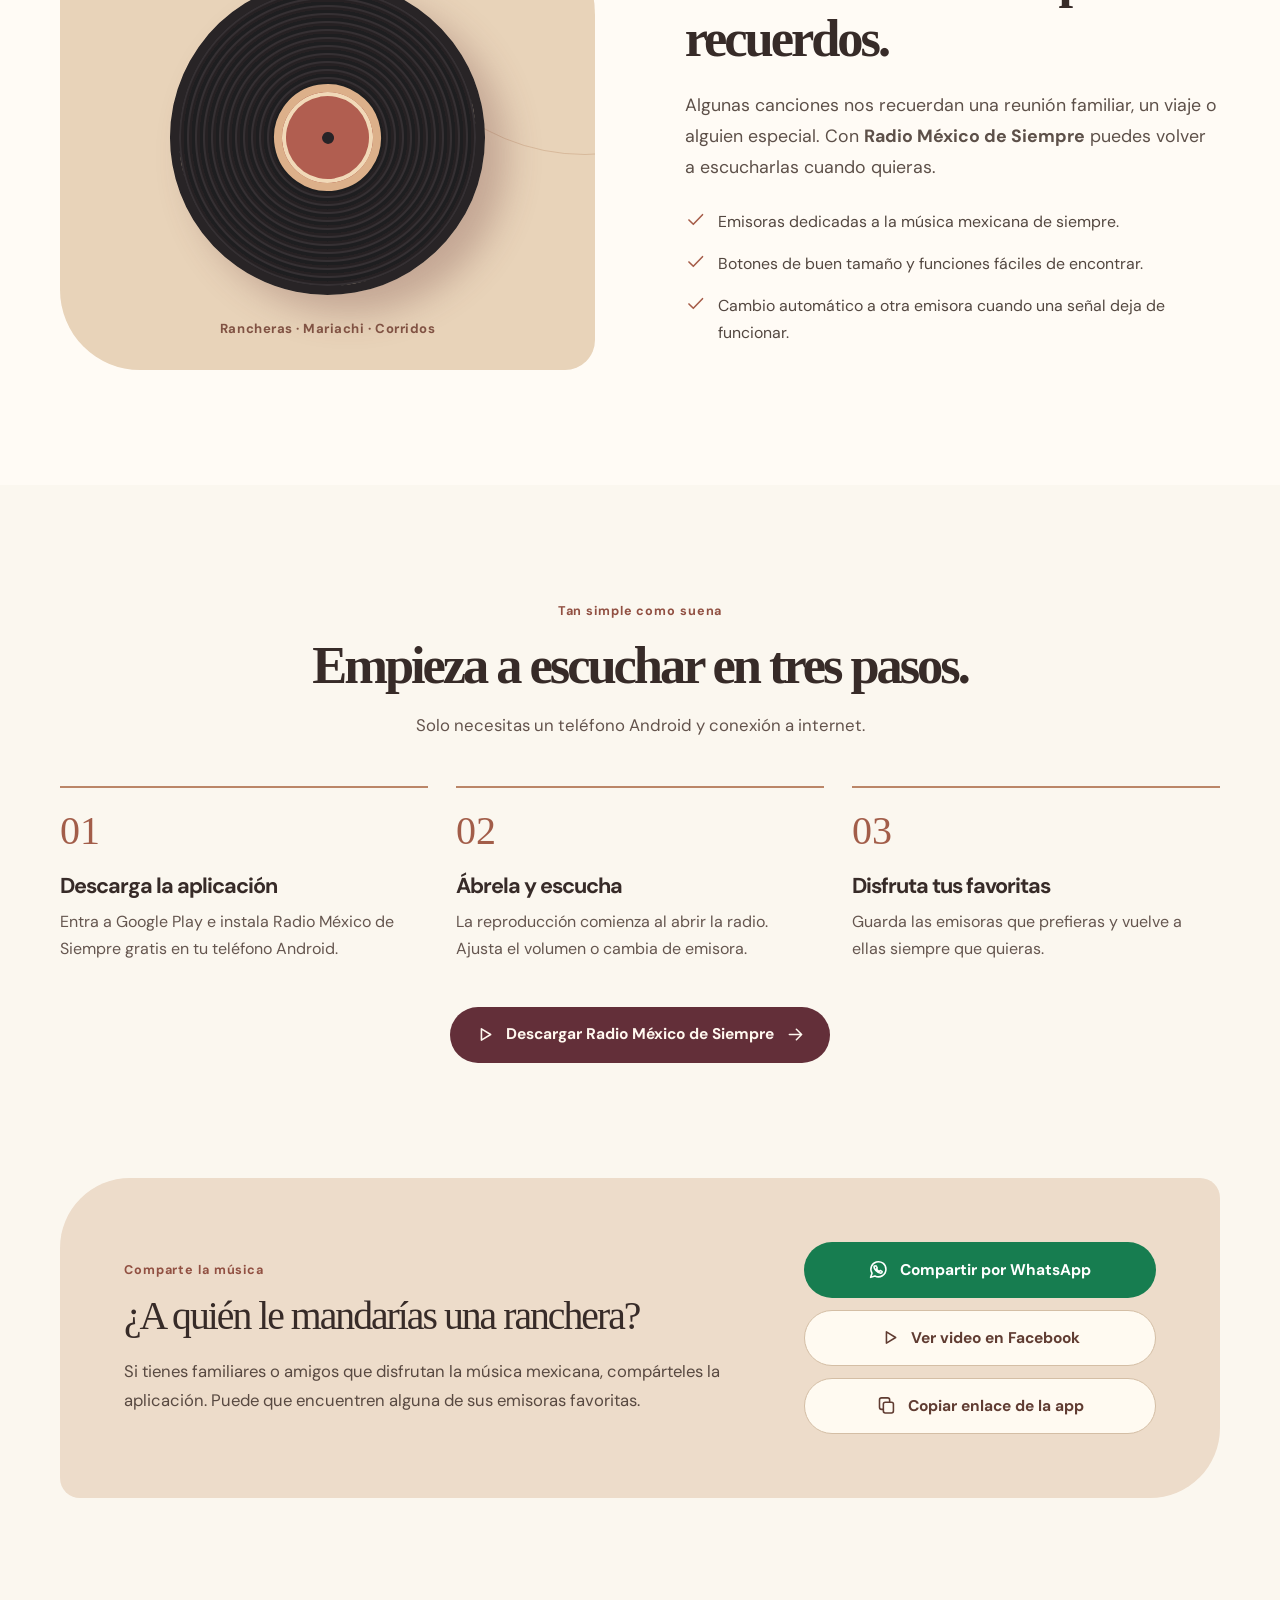
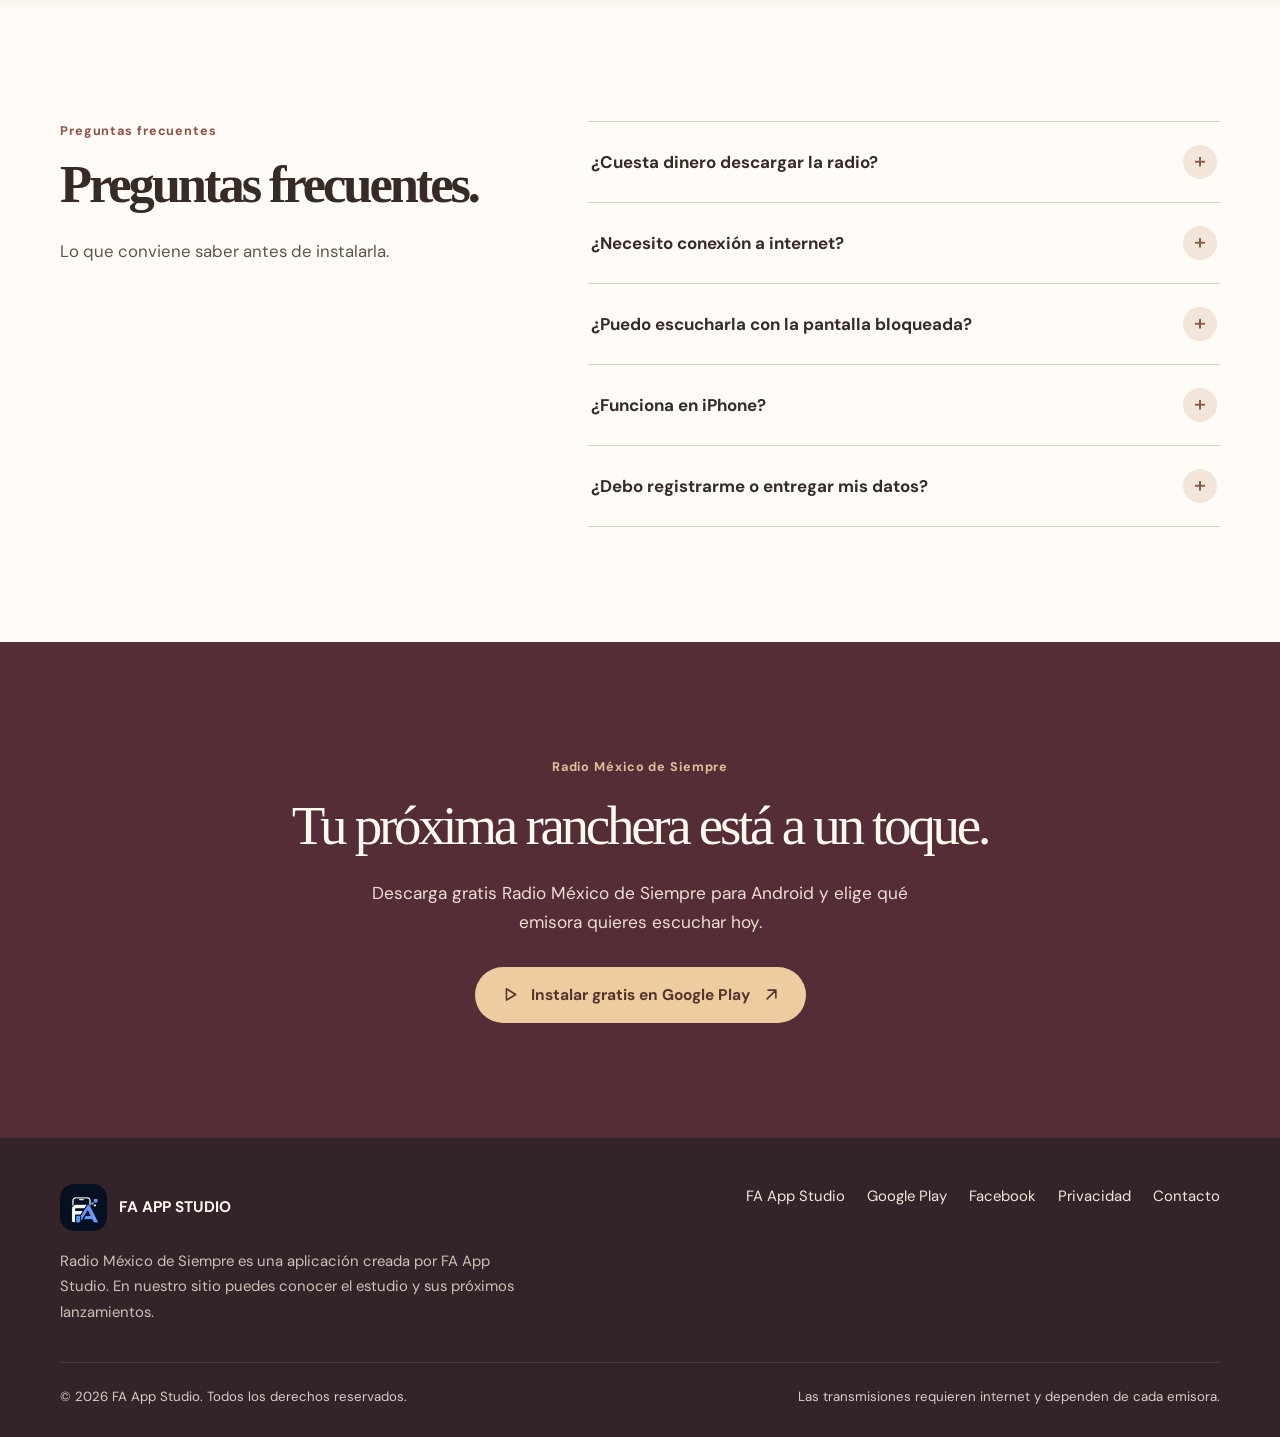
==== commit db0a4f06: "design(v5): replace broken second promo image with truthful editorial features illustration" ====
--- a/radio-mexico-de-siempre/index.html
+++ b/radio-mexico-de-siempre/index.html
@@ -108,12 +108,25 @@
 <section class="app-gallery-section" id="vistas" aria-labelledby="gallery-title">
   <div class="container">
     <div class="app-gallery-intro">
-      <div><span class="section-label">Conoce la aplicación</span><h2 class="section-title" id="gallery-title">Mira la radio por dentro.</h2><p class="section-intro">Estas son las imágenes de presentación de la aplicación en Google Play.</p></div>
+      <div><span class="section-label">Conoce la aplicación</span><h2 class="section-title" id="gallery-title">Mira la radio por dentro.</h2><p class="section-intro">Mira la presentación oficial de la app y conoce las funciones que tiene para escuchar música.</p></div>
       <a class="gallery-store-link" href="https://play.google.com/store/apps/details?id=cl.rancherasfacil.app" data-play-cta target="_blank" rel="noopener noreferrer">Descargar gratis en Google Play ↗</a>
     </div>
     <div class="app-gallery-grid">
       <figure class="app-gallery-card"><div class="app-gallery-image"><img src="https://play-lh.googleusercontent.com/xFhhs1h_kBGgdxskFVnUC1KrjgUpOELKg52P15DSilA7-au7HioYkJybk9jdbbI28Is9GPd6T6lDofG9xXLcyA=w1052-h592-rw" alt="Primera imagen oficial de presentación de Radio México de Siempre en Google Play" width="1052" height="592" loading="lazy"></div><figcaption><span>01</span> La radio en tu teléfono Android</figcaption></figure>
-      <figure class="app-gallery-card"><div class="app-gallery-image"><img src="https://play-lh.googleusercontent.com/DCK7s5Qp_LUefQa0HkWOAQJ-m-W4zKkC6vjLdk2AOpcyU6NIolD6zBpCNQdMLkVC31ay4mQol6x92yZE72w5-A=w1052-h592-rw" alt="Segunda imagen oficial de presentación de Radio México de Siempre en Google Play" width="1052" height="592" loading="lazy"></div><figcaption><span>02</span> Las emisoras mexicanas en un solo lugar</figcaption></figure>
+      <figure class="app-gallery-card app-gallery-card--features">
+        <div class="app-gallery-story">
+          <div class="app-gallery-story-top">
+            <img src="https://play-lh.googleusercontent.com/0Pzi9viFcpTtmi1oC8Kt0mcisMkskQ_d4C3DXLcQLcs7gzKYjn7hbidqSkML6eogBOApt_0C9tiRknqLq5o8=w240-h480-rw" width="48" height="48" loading="lazy" alt="">
+            <span>RADIO MÉXICO DE SIEMPRE</span>
+          </div>
+          <div class="app-gallery-story-content">
+            <span class="app-gallery-story-kicker">LA RADIO A TU MANERA</span>
+            <strong>Tu música, a mano.</strong>
+            <p>Guarda tus emisoras favoritas, cambia de estación y sigue escuchando mientras haces otras cosas.</p>
+          </div>
+          <div class="app-gallery-story-controls" aria-hidden="true"><span>◀</span><span>Ⅱ</span><span>▶</span></div>
+        </div>
+        <figcaption><span>02</span> Favoritas y reproducción en segundo plano</figcaption></figure>
     </div>
     <div class="reel-feature">
       <div class="reel-feature-copy"><span class="section-label">Mírala en acción</span><h3>Mira cómo funciona.</h3><p>En 29 segundos puedes conocer los controles y ver cómo se escucha la radio.</p>
--- a/assets/radio-v4.css
+++ b/assets/radio-v4.css
@@ -1,331 +1,312 @@
-/* Radio México de Siempre / V4 · Nostalgia contemporánea
-   Estructura: foundations, cabecera, hero, producto, beneficios, música, acción,
-   pie, componentes protegidos y responsive. Sin framework ni fuentes externas. */
+/* Radio México de Siempre · Editorial identity V5
+   Fraunces for the songs / DM Sans for the controls.
+   The approved functional Reel and installation dialog follow below intact. */
 :root{
   color-scheme:light;
-  --paper:#f8f3e9;--paper-mid:#f1e9db;--white:#fffdf8;
-  --ink:#31241f;--ink-soft:#66574c;
-  --wine:#582f2d;--wine-deep:#422322;--clay:#a85c43;--clay-deep:#8d412e;
-  --brass:#c9a86a;--hairline:#e2d6c7;--green:#176944;
-  --content:1180px;
-  --focus:#d18b25;
-  --serif:Georgia,"Palatino Linotype","Book Antiqua",Palatino,serif;
-  --sans:system-ui,-apple-system,BlinkMacSystemFont,"Segoe UI",sans-serif;
+  --paper:#fbf7ef;--paper-mid:#f3ecdf;--white:#fffcf6;
+  --ink:#372b28;--ink-soft:#63534c;--burgundy:#632f39;--dark:#472730;
+  --clay:#a65443;--gold:#d2ae79;--hairline:#decfbd;--green:#196f4b;
+  --content:1160px;--focus:#b77a32;
+  --serif:"Fraunces",Georgia,serif;
+  --sans:"DM Sans",system-ui,-apple-system,"Segoe UI",sans-serif;
   font-family:var(--sans);font-size:16px;
 }
 *,*::before,*::after{box-sizing:border-box}
-html{scroll-behavior:smooth;scroll-padding-top:90px}
-body{margin:0;background:var(--paper);color:var(--ink);line-height:1.63;-webkit-font-smoothing:antialiased}
+html{scroll-behavior:smooth;scroll-padding-top:100px}
+body{margin:0;background:var(--paper);color:var(--ink);line-height:1.66;-webkit-font-smoothing:antialiased}
 h1,h2,h3,p,figure{margin:0}
-img,svg{max-width:100%;display:block}
+img,svg{display:block;max-width:100%}
 button{font:inherit}
-a{color:inherit;text-underline-offset:.2em}
-a,button{-webkit-tap-highlight-color:transparent;touch-action:manipulation}
+a{color:inherit;text-underline-offset:.23em}
+a,button{touch-action:manipulation;-webkit-tap-highlight-color:transparent}
 a:focus-visible,button:focus-visible,summary:focus-visible{outline:3px solid var(--focus);outline-offset:4px}
 [hidden]{display:none!important}
-.sr-only{position:absolute!important;width:1px!important;height:1px!important;padding:0!important;margin:-1px!important;overflow:hidden!important;clip:rect(0,0,0,0)!important;white-space:nowrap!important;border:0!important}
-.container{width:min(var(--content),calc(100% - 48px));margin-inline:auto}
-.skip-link{position:fixed;z-index:120;top:-110px;left:16px;background:white;padding:12px 16px}
+.sr-only{position:absolute!important;width:1px!important;height:1px!important;margin:-1px!important;padding:0!important;overflow:hidden!important;clip:rect(0,0,0,0)!important;white-space:nowrap!important;border:0!important}
+.container{width:min(var(--content),calc(100% - 44px));margin-inline:auto}
+.skip-link{position:fixed;z-index:130;top:-110px;left:16px;padding:12px 18px;background:white;border-radius:13px}
 .skip-link:focus{top:12px}
-h1,h2,h3{line-height:1.13;letter-spacing:-.04em;overflow-wrap:anywhere}
-.section-label{display:block;font-size:.75rem;font-weight:850;letter-spacing:.16em;text-transform:uppercase;color:var(--clay-deep)}
-.section-title{font-family:var(--serif);font-weight:700;letter-spacing:-.055em;font-size:clamp(2.35rem,4.4vw,4.4rem);line-height:1.1}
-.section-intro{color:var(--ink-soft);font-size:1rem;line-height:1.76;max-width:440px}
-.btn{display:inline-flex;align-items:center;justify-content:center;gap:11px;min-height:54px;padding:12px 20px;border:1px solid transparent;border-radius:7px;text-decoration:none;font-size:.92rem;font-weight:780;line-height:1.25;cursor:pointer;transition:background .15s,border-color .15s,color .15s}
-.btn svg{width:19px;height:19px;flex:none}
-.btn-main{background:var(--brass);color:#35251d;border-color:#e4c68e}
-.btn-main:hover{background:#e8c68b}
-.btn-navy{background:var(--wine);color:white}
-.btn-navy:hover{background:#713a35}
-.btn-light-outline{color:#f7ede1;background:transparent;border-color:#d2bcaa90}
-.btn-light-outline:hover{background:#ffffff14}
-.btn-subtle{background:transparent;border-color:#cdbbb0;color:var(--wine)}
-.btn-subtle:hover{background:#f6e5d6}
-.btn-wa{background:#16824e;color:white}
-.btn-wa:hover{background:#11633a}
-
-/* Cabecera: pequeña y clara, subordinada al producto. */
-.site-header{position:sticky;top:0;z-index:45;background:rgba(253,250,244,.96);border-bottom:1px solid var(--hairline);backdrop-filter:blur(13px)}
-.header-inner{min-height:79px;display:flex;flex-wrap:wrap;align-items:center;gap:12px 25px;padding-block:9px}
-.brand{display:flex;align-items:center;gap:12px;text-decoration:none}
-.brand-logo{flex:none;width:45px;height:45px;object-fit:cover;border-radius:9px}
-.brand-title{font-size:.96rem;font-weight:880;letter-spacing:.095em;line-height:1.11;white-space:nowrap;color:var(--wine-deep)}
-.brand-title>span{color:var(--clay)}
-.brand-title small{display:block;font-size:.63rem;margin-top:6px;font-weight:600;letter-spacing:.01em;color:#745a49}
-.header-nav{display:flex;flex-wrap:wrap;gap:12px 23px;align-items:center;margin-left:auto}
-.header-nav a{text-decoration:none;font-size:.82rem;font-weight:740;color:#716052;white-space:nowrap}
-.header-nav a:hover{color:var(--wine)}
-.nav-cta{display:inline-flex;align-items:center;gap:8px;padding:9px 16px;min-height:43px;border:1px solid var(--wine);border-radius:7px;background:var(--wine);color:white;font-size:.82rem;font-weight:820;text-decoration:none;white-space:nowrap}
-.nav-cta svg{width:17px;height:17px}
-.nav-cta:hover{background:var(--wine-deep)}
-
-/* Portada: tinta + cuero/cobre; no reutiliza el hero corporativo. */
-.hero{
-  position:relative;
-  overflow:hidden;
-  color:#fffbf2;
-  background:linear-gradient(125deg,#562f30 0%,#422526 55%,#301c21 100%);
-}
+h1,h2,h3{line-height:1.08;letter-spacing:-.047em;overflow-wrap:anywhere}
+.section-label{display:block;font-size:.79rem;font-weight:700;letter-spacing:.07em;color:#915042}
+.section-title{font-family:var(--serif);font-optical-sizing:auto;font-weight:560;font-size:clamp(2.3rem,4.1vw,4.35rem);letter-spacing:-.058em;line-height:1.12}
+.section-intro{font-size:1.05rem;line-height:1.76;color:var(--ink-soft);max-width:525px}
+.btn{display:inline-flex;align-items:center;justify-content:center;gap:11px;min-height:56px;max-width:100%;padding:13px 23px;border:1.5px solid transparent;border-radius:100px;text-decoration:none;font-family:var(--sans);font-size:.97rem;line-height:1.3;font-weight:700;cursor:pointer;transition:background .18s,color .18s,transform .18s}
+.btn:hover{transform:translateY(-2px)}
+.btn svg{width:21px;height:21px;flex:none}
+.btn-main{background:var(--burgundy);color:white;box-shadow:0 11px 25px #632f391e}
+.btn-main:hover,.btn-navy:hover{background:#824252}
+.btn-navy{background:var(--burgundy);color:#fff8ef}
+.btn-light-outline{border-color:#926b60;color:var(--burgundy);background:transparent}
+.btn-light-outline:hover{background:#f0e5d6}
+.btn-subtle{border-color:#d4bea5;color:#603c32;background:#fffaf1}
+.btn-subtle:hover{background:#f1e3d1}
+.btn-wa{background:#177d50;color:white}
+.btn-wa:hover{background:#106d44}
+/* Header: radio site first, publisher recognizable but quiet */
+.site-header{position:sticky;top:0;z-index:45;background:rgba(251,247,239,.96);border-bottom:1px solid #eadfd3;backdrop-filter:blur(15px)}
+.header-inner{min-height:79px;padding-block:10px;display:flex;align-items:center;flex-wrap:wrap;gap:10px 23px}
+.brand{display:flex;align-items:center;gap:12px;text-decoration:none;min-width:0}
+.brand-logo{flex:none;width:46px;height:46px;object-fit:contain;border-radius:14px}
+.brand-title{font-size:.94rem;font-weight:700;letter-spacing:.02em;line-height:1.14;color:var(--dark)}
+.brand-title>span{color:#9b5a4b}
+.brand-title small{display:block;margin-top:5px;font-size:.67rem;font-weight:500;letter-spacing:0;color:#765f55}
+.header-nav{margin-left:auto;display:flex;align-items:center;flex-wrap:wrap;gap:10px 22px}
+.header-nav a{color:#61534d;font-size:.88rem;font-weight:600;text-decoration:none}
+.header-nav a:hover{color:var(--burgundy);text-decoration:underline}
+.nav-cta{display:inline-flex;align-items:center;justify-content:center;gap:7px;min-height:44px;padding:10px 18px;background:var(--burgundy);color:#fff;border-radius:100px;font-size:.9rem;font-weight:700;text-decoration:none;max-width:100%}
+.nav-cta svg{width:18px;height:18px;flex:none}
+.nav-cta:hover{background:#864654}
+/* Hero: warm paper + believable app content, shaped like an album sleeve */
+.hero{position:relative;overflow:hidden;background:#faf3e7}
 .hero::before{
-  content:"";position:absolute;inset:0;
-  background:repeating-linear-gradient(90deg,transparent 0 37px,#fff2d40a 38px,#fff2d400 39px);
-  opacity:.45;pointer-events:none
-}
-.hero-layout{position:relative;display:grid;grid-template-columns:minmax(0,1.06fr) minmax(0,.94fr);gap:clamp(32px,4vw,62px);align-items:center;padding:clamp(75px,8vw,110px) 0 86px}
-.hero-copy,.story-copy,.benefits-intro>*,.faq-layout>*,.showcase-wrap{min-width:0}
-.eyebrow{display:flex;align-items:center;gap:10px;color:#e5c8a7;font-size:.72rem;font-weight:850;letter-spacing:.15em;text-transform:uppercase}
-.eyebrow-dot{width:25px;height:2px;background:var(--brass)}
-.hero h1{font-family:var(--serif);font-weight:700;font-size:clamp(3.4rem,5.1vw,5.55rem);letter-spacing:-.064em;line-height:1.08;margin:25px 0 24px}
-.hero h1 em{display:block;font-style:normal;color:#eccb95}
-.hero-lead{color:#ecdfd1;font-size:clamp(1.03rem,1.45vw,1.18rem);line-height:1.75;max-width:590px}
-.hero-lead strong{color:#fff8e7;font-weight:760}
-.hero-cta{display:flex;align-items:stretch;gap:11px;margin-top:34px;flex-wrap:wrap}
+  content:"";position:absolute;right:-100px;top:-140px;width:440px;height:440px;
+  border:1px solid #ab7b6130;border-radius:50%;
+  box-shadow:0 0 0 56px #ab7b6107,0 0 0 120px #ab7b6104;pointer-events:none
+}
+.hero-layout{position:relative;display:grid;grid-template-columns:minmax(0,1.05fr) minmax(0,.95fr);gap:clamp(35px,5vw,80px);align-items:center;padding:clamp(65px,8vw,110px) 0 clamp(55px,7vw,90px)}
+.hero-copy{min-width:0}
+.eyebrow{display:flex;align-items:center;gap:11px;font-size:.76rem;font-weight:700;letter-spacing:.08em;color:#844b41}
+.eyebrow-dot{display:block;width:22px;height:3px;background:var(--clay);border-radius:10px;flex:none}
+.hero h1{font-family:var(--serif);font-optical-sizing:auto;font-weight:550;font-size:clamp(3.15rem,5.5vw,5.9rem);letter-spacing:-.067em;line-height:1.03;margin:26px 0}
+.hero h1 em{display:block;font-weight:450;font-style:italic;color:#a55244;line-height:1.12;margin-top:.06em}
+.hero-lead{max-width:575px;color:#5c4943;font-size:clamp(1.1rem,1.5vw,1.24rem);line-height:1.73}
+.hero-lead strong{color:var(--ink);font-weight:700}
+.hero-cta{display:flex;gap:12px;flex-wrap:wrap;margin-top:33px}
 .hero-cta .btn{min-height:66px}
 .hero-cta .btn span{display:block;text-align:left}
-.hero-cta .btn small{display:block;font-size:.76rem;opacity:.82;font-weight:550;margin-top:3px}
-.hero-share{display:flex;align-items:center;gap:17px;flex-wrap:wrap;margin-top:21px}
-.share-mini{display:inline-flex;align-items:center;gap:8px;text-decoration:none;font-size:.85rem;font-weight:790;color:#f3d2a8}
+.hero-cta .btn small{display:block;font-size:.76rem;font-weight:500;opacity:.86;margin-top:2px}
+.hero-share{display:flex;align-items:center;gap:15px;flex-wrap:wrap;margin-top:22px}
+.share-mini{display:inline-flex;align-items:center;gap:8px;color:#7e463b;font-size:.94rem;font-weight:700;text-decoration:underline;text-underline-offset:.36em}
 .share-mini svg{width:18px;height:18px}
-.share-mini:hover{text-decoration:underline}
-.hero-share-note{color:#c9ab9c;font-size:.79rem}
-.hero-proofs{display:flex;gap:12px 22px;flex-wrap:wrap;margin-top:44px;color:#e3d2c1}
-.hero-proofs span{display:inline-flex;align-items:center;gap:6px;font-size:.8rem;font-weight:650}
-.hero-proofs svg{width:17px;height:17px;color:#e6c185}
-.showcase-wrap{position:relative}
-.showcase-decoration{display:none}
-.showcase{background:#fcf6ec;border:8px solid #eddec8;box-shadow:22px 24px 0 #1f10146e,0 27px 68px #150e147c;color:var(--ink);transform:rotate(1deg);overflow:hidden}
-.showcase-head{display:flex;align-items:center;gap:12px;padding:17px 21px 14px}
-.showcase-icon{width:51px;height:51px;border-radius:13px;object-fit:cover;flex:none}
+.hero-share-note{font-size:.82rem;color:#765e51}
+.hero-proofs{display:flex;gap:11px 19px;flex-wrap:wrap;margin-top:39px}
+.hero-proofs span{display:inline-flex;align-items:center;gap:7px;font-size:.84rem;font-weight:600;color:#69584b}
+.hero-proofs svg{width:18px;height:18px;color:#9e6546}
+/* Visual uses full official Play preview; image always fully contained */
+.showcase-wrap{min-width:0;position:relative;padding:12px 8px 18px}
+.showcase-wrap::before{
+  content:"";position:absolute;inset:45px -15px 0 45px;
+  background:#d8ba9e;border-radius:120px 30px 110px 30px;
+  opacity:.55;transform:rotate(5deg);pointer-events:none
+}
+.showcase-decoration{position:relative;z-index:1;display:block;font-size:.76rem;letter-spacing:.07em;font-weight:700;color:#855a4d;text-align:right;margin-bottom:13px}
+.showcase{position:relative;z-index:1;border-radius:32px 105px 32px 32px;overflow:hidden;padding:12px;background:#fffaf0;box-shadow:0 28px 60px #68433726}
+.showcase-head{display:flex;align-items:center;gap:12px;padding:11px 12px 18px}
+.showcase-icon{width:55px;height:55px;object-fit:contain;flex:none;border-radius:15px}
 .showcase-heading{min-width:0;flex:1}
-.showcase-heading strong{display:block;font-size:.9rem;letter-spacing:-.02em}
-.showcase-heading small{display:block;color:#86766a;font-size:.75rem;margin-top:1px}
-.showcase-pill{border:1px solid #ddc5ac;padding:4px 8px;color:#855743;font-size:.65rem;font-weight:800;text-transform:uppercase;letter-spacing:.05em}
-.showcase-photo{width:calc(100% - 28px);height:auto;aspect-ratio:16/9;object-fit:cover;margin:0 14px;border:1px solid #e3d2c1}
-.showcase-footer{display:flex;align-items:center;gap:11px;padding:13px 19px 17px}
-.showcase-footer-icon{display:grid;place-items:center;color:var(--clay);flex:none}
-.showcase-footer-icon svg{width:23px;height:23px}
-.showcase-footer strong{display:block;font-size:.85rem;color:#5d3d31}
-.showcase-footer small{display:block;color:#695447;font-size:.75rem}
-.hero-highlights{position:relative;display:grid;grid-template-columns:repeat(3,minmax(0,1fr));border-top:1px solid #d7b8944f}
-.hero-highlights article{display:flex;align-items:center;gap:14px;padding:22px 19px 25px;border-right:1px solid #d7b8944f}
-.hero-highlights article:last-child{border-right:0}
-.highlight-symbol{width:32px;flex:none;color:#ddbc8c}
-.highlight-symbol svg{width:26px;height:26px}
-.hero-highlights strong{display:block;font-size:.84rem}
-.hero-highlights small{display:block;color:#ccb6a7;font-size:.76rem;margin-top:2px}
-
-/* Características: divisores amplios, no cuatro tarjetas clonadas. */
-.section{padding:clamp(75px,9vw,117px) 0}
+.showcase-heading strong{display:block;font-size:1rem;font-weight:700;color:#3d302d}
+.showcase-heading small{display:block;font-size:.85rem;color:#735f51}
+.showcase-pill{font-size:.72rem;color:#8c5142;border:1px solid #d9bbaa;border-radius:100px;padding:5px 10px;font-weight:700}
+.showcase-photo{display:block;width:100%;height:auto;aspect-ratio:1052/592;object-fit:contain;border-radius:17px;background:#f2eadf}
+.showcase-footer{display:flex;align-items:center;gap:12px;padding:19px 13px 14px}
+.showcase-footer-icon{flex:none;color:#a85e49}
+.showcase-footer-icon svg{width:24px;height:24px}
+.showcase-footer strong{display:block;font-size:.95rem;font-weight:700}
+.showcase-footer small{display:block;font-size:.82rem;color:#6a554b}
+.hero-highlights{position:relative;display:grid;grid-template-columns:repeat(3,minmax(0,1fr));border-top:1px solid #e2d2bf}
+.hero-highlights article{display:flex;align-items:center;gap:14px;padding:23px 13px 28px;border-right:1px solid #e2d2bf;min-width:0}
+.hero-highlights article:last-child{border:0}
+.highlight-symbol{color:#aa614f;flex:none}
+.highlight-symbol svg{width:28px;height:28px}
+.hero-highlights strong{display:block;font-size:.93rem;font-weight:700}
+.hero-highlights small{display:block;color:#715f55;font-size:.82rem;margin-top:1px}
+/* Benefits: generous editorial list rather than equal boxed widgets */
+.section{padding:clamp(76px,9vw,117px) 0}
 #beneficios{background:var(--white)}
-.benefits-intro{display:grid;grid-template-columns:1.16fr .84fr;align-items:end;gap:42px;margin-bottom:41px}
-.benefits-intro h2{margin:15px 0 0}
+.benefits-intro{display:grid;grid-template-columns:minmax(0,1.1fr) minmax(0,.9fr);gap:33px;align-items:end;margin-bottom:43px}
+.benefits-intro h2{margin-top:14px;max-width:700px}
 .feature-grid{display:grid;grid-template-columns:repeat(2,minmax(0,1fr));border-top:1px solid var(--hairline)}
-.feature-card{display:grid;grid-template-columns:49px 1fr;align-content:start;column-gap:19px;padding:30px 27px 30px 0;border-bottom:1px solid var(--hairline)}
+.feature-card{display:grid;grid-template-columns:56px minmax(0,1fr);gap:5px 19px;align-content:start;min-width:0;padding:30px 30px 29px 0;border-bottom:1px solid var(--hairline)}
 .feature-card:nth-child(odd){border-right:1px solid var(--hairline)}
-.feature-card:nth-child(even){padding-left:28px}
-.feature-icon{grid-row:1/3;width:44px;height:44px;display:grid;place-items:center;border:1px solid #d5b394;color:var(--clay);border-radius:50%}
-.feature-icon svg{width:22px;height:22px}
-.feature-card h3{font-size:1.25rem;letter-spacing:-.03em;margin:1px 0 9px}
-.feature-card p{color:var(--ink-soft);font-size:.91rem;line-height:1.65}
-
-/* Imágenes promocionales oficiales */
-.app-gallery-section{padding:clamp(78px,9vw,115px) 0;background:#eee5d9}
-.app-gallery-intro{display:flex;align-items:end;justify-content:space-between;gap:30px;margin-bottom:32px}
-.app-gallery-intro .section-title{max-width:685px;margin:14px 0}
-.gallery-store-link{color:var(--wine);font-weight:820;font-size:.86rem;text-decoration-thickness:1px}
-.gallery-store-link:hover{color:var(--clay-deep)}
-.app-gallery-grid{display:grid;grid-template-columns:repeat(2,minmax(0,1fr));gap:23px}
+.feature-card:nth-child(even){padding-left:30px}
+.feature-icon{grid-row:1/3;width:48px;height:48px;display:grid;place-items:center;border-radius:18px 18px 18px 5px;background:#f4e4d6;color:#965441}
+.feature-icon svg{width:24px;height:24px}
+.feature-card h3{font-size:clamp(1.12rem,2vw,1.35rem);font-weight:700;letter-spacing:-.03em;padding-top:1px}
+.feature-card p{font-size:1rem;line-height:1.7;color:#665650}
+/* Gallery: images seen as photographs of actual marketing assets, never cropped */
+.app-gallery-section{padding:clamp(78px,10vw,127px) 0;background:#f0e7da}
+.app-gallery-intro{display:flex;align-items:end;justify-content:space-between;gap:28px;margin-bottom:37px}
+.app-gallery-intro .section-title{max-width:700px;margin:12px 0 16px}
+.gallery-store-link{color:#753f39;font-size:.96rem;font-weight:700;line-height:1.45;text-decoration-thickness:1px;overflow-wrap:anywhere}
+.gallery-store-link:hover{color:#a3503f}
+.app-gallery-grid{display:grid;grid-template-columns:repeat(2,minmax(0,1fr));gap:25px}
 .app-gallery-card{margin:0;min-width:0}
-.app-gallery-image{padding:8px;background:#fff9f0;border:1px solid #ddcfc0;box-shadow:0 14px 28px #54352215}
-.app-gallery-image img{width:100%;height:auto;aspect-ratio:16/9;object-fit:cover}
-.app-gallery-card figcaption{display:flex;align-items:center;gap:13px;color:#6b594c;font-size:.85rem;font-weight:740;padding:14px 0}
-.app-gallery-card figcaption span{font-family:var(--serif);font-size:1.42rem;color:var(--clay)}
-.reel-feature{display:grid;grid-template-columns:minmax(0,1fr) minmax(0,.92fr);align-items:center;gap:40px;margin-top:52px;padding:34px;background:#542e30;color:#fbede3}
+.app-gallery-image{border-radius:26px;overflow:hidden;box-shadow:0 15px 35px #4b2e2120;background:#fff9ef;padding:8px}
+.app-gallery-image img{display:block;width:100%;height:auto;aspect-ratio:1052/592;object-fit:contain;border-radius:20px}
+.app-gallery-card figcaption{display:flex;align-items:center;gap:15px;padding:16px 3px;color:#5e4a43;font-size:.95rem;font-weight:600}
+.app-gallery-card figcaption span{font-family:var(--serif);color:#a95e48;font-size:1.55rem}
+.reel-feature{display:grid;grid-template-columns:minmax(0,1fr) minmax(0,.88fr);gap:35px;align-items:center;margin-top:58px;padding:clamp(25px,5vw,58px);background:#5d323a;color:#fff6ea;border-radius:90px 28px 70px 28px}
 .reel-feature-copy,.reel-feature-actions,.reel-poster{min-width:0}
-.reel-feature .section-label{color:#ebc48e}
-.reel-feature h3{font-family:var(--serif);font-size:clamp(2.1rem,3.1vw,3.2rem);letter-spacing:-.055em;line-height:1.12;margin:15px 0}
-.reel-feature p{font-size:.95rem;line-height:1.68;color:#e6d3c5}
-.reel-feature-actions{display:flex;flex-wrap:wrap;align-items:center;gap:17px;margin-top:24px}
-.reel-feature-actions .btn-navy{background:#e8c68b;color:#3c2923}
-.reel-feature-actions .btn-navy:hover{background:#ffda99}
-.reel-feature-actions .gallery-store-link{color:#f7dfb9}
-.reel-poster{display:block;position:relative;padding:0;border:3px solid #d4a87b;background:#1c1012;cursor:pointer;width:100%;aspect-ratio:16/9;overflow:hidden}
-.reel-poster img{width:100%;height:100%;object-fit:cover;opacity:.7;transition:transform .22s}
-.reel-poster:hover img{transform:scale(1.04)}
-.reel-poster-play{position:absolute;inset:0;display:grid;place-items:center;width:68px;height:68px;border-radius:50%;background:#fff6e5;color:#5b352d;margin:auto;box-shadow:0 10px 30px #12090966}
+.reel-feature .section-label{color:#f1caa9}
+.reel-feature h3{font-family:var(--serif);font-weight:520;font-size:clamp(2.05rem,3.1vw,3.25rem);letter-spacing:-.055em;line-height:1.13;margin:14px 0 17px}
+.reel-feature p{color:#f0dbd3;font-size:1.04rem;line-height:1.68}
+.reel-feature-actions{display:flex;align-items:center;gap:15px;flex-wrap:wrap;margin-top:25px}
+.reel-feature-actions .btn-navy{background:#f1cc9b;color:#513632}
+.reel-feature-actions .btn-navy:hover{background:#ffdfb1}
+.reel-feature-actions .gallery-store-link{color:#fee1b9}
+.reel-poster{position:relative;display:block;padding:9px;width:100%;border:0;border-radius:27px;background:#fff4e5;aspect-ratio:16/9;overflow:hidden;cursor:pointer;box-shadow:0 19px 32px #29121b50}
+.reel-poster img{width:100%;height:100%;object-fit:contain;border-radius:19px;background:#d5c1af}
+.reel-poster-play{position:absolute;inset:0;margin:auto;display:grid;place-items:center;width:72px;height:72px;border-radius:50%;background:#fff9eeef;color:#65353a;box-shadow:0 8px 24px #32182130;transition:transform .2s}
 .reel-poster-play svg{width:28px;height:28px}
-.reel-poster-time{position:absolute;right:12px;bottom:12px;background:#291518db;color:white;font-size:.74rem;padding:4px 8px}
-
-/* Emoción musical: un vinilo discreto en vez de fotos stock o promesas genéricas */
-.story-section{background:#fffaf2}
-.story-layout{display:grid;grid-template-columns:1fr 1fr;align-items:center;gap:clamp(35px,6vw,95px)}
-.story-art{min-height:445px;position:relative;display:grid;place-items:center;overflow:hidden;background:radial-gradient(circle at 50% 50%,#815444 0,#54312e 54%,#3b2327 100%)}
-.story-art::after{content:"";position:absolute;inset:20px;border:1px solid #d1ae8a40;pointer-events:none}
-.record{width:min(71%,325px);aspect-ratio:1;border:12px solid #201719;border-radius:50%;display:grid;place-items:center;position:relative;background:repeating-radial-gradient(circle,#171619 0 2px,#302a2c 3px 4px,#1a181a 5px 9px);box-shadow:14px 16px 35px #1008097d;transform:rotate(-12deg)}
-.record::before{content:"";width:37%;height:37%;border:12px solid #ca9a63;border-radius:50%;background:#edce96;box-shadow:inset 0 0 0 2px #fff0d0}
-.record::after{content:"";position:absolute;width:12px;height:12px;border-radius:50%;background:#302224}
-.story-note{position:absolute;left:20px;right:20px;bottom:29px;text-align:center;font-size:.79rem;color:#eed7b3;letter-spacing:.09em}
-.story-copy .section-title{margin:14px 0 22px}
-.story-copy>p{color:var(--ink-soft);font-size:1.05rem;line-height:1.73}
-.story-bullets{list-style:none;padding:0;margin:25px 0 0}
-.story-bullets li{display:flex;align-items:start;gap:11px;margin:0 0 13px;color:#4e413b;font-size:.91rem}
-.story-bullets svg{flex:none;width:20px;height:20px;color:var(--clay)}
-
-/* 3 pasos */
-.steps-section{background:var(--paper);border-top:1px solid var(--hairline)}
-.center-intro{text-align:center;max-width:820px;margin:0 auto 47px}
-.center-intro .section-title{margin:14px 0}
-.center-intro .section-intro{margin:auto}
-.steps-grid{display:grid;grid-template-columns:repeat(3,minmax(0,1fr));gap:0;border-top:1px solid #cdbeb0}
-.step-card{padding:23px 32px 18px 0;border-right:1px solid var(--hairline)}
-.step-card+ .step-card{padding-left:31px}
-.step-card:last-child{border:0}
-.step-number{font-family:var(--serif);font-size:2.2rem;color:#ac6c4f;line-height:1;display:block;margin-bottom:25px}
-.step-card h3{font-size:1.27rem;line-height:1.2;margin-bottom:11px}
-.step-card p{color:var(--ink-soft);font-size:.93rem;line-height:1.65}
-.steps-action{margin-top:38px;text-align:center}
-
-/* Compartir */
-.share-section{background:#f7f0e7;padding:16px 0 97px}
-.share-band{display:grid;grid-template-columns:1fr auto;gap:48px;align-items:center;background:#eadac6;border-left:5px solid #9a503d;padding:39px 43px}
-.share-band h2{font-family:var(--serif);font-size:clamp(2rem,3vw,3.25rem);line-height:1.12;letter-spacing:-.055em;margin:12px 0}
-.share-band p{color:#5e5045;line-height:1.66;max-width:560px}
-.share-band-actions{display:flex;flex-direction:column;gap:10px;min-width:225px}
-.share-band-actions .btn{justify-content:center}
-.share-band-actions .btn svg{width:18px;height:18px}
-
-/* FAQ editorial */
-.faq-section{background:#fffdf8;padding:90px 0 105px}
-.faq-layout{display:grid;grid-template-columns:.83fr 1.17fr;gap:clamp(38px,7vw,98px)}
-.faq-layout .section-title{margin:15px 0 21px}
+.reel-poster:hover .reel-poster-play{transform:scale(1.07)}
+.reel-poster-time{position:absolute;bottom:18px;right:19px;background:#3d252bbd;border-radius:30px;padding:5px 11px;font-size:.76rem;color:white}
+/* Story: one atmospheric record, otherwise restrained */
+.story-section{background:#fffbf5}
+.story-layout{display:grid;grid-template-columns:minmax(0,1fr) minmax(0,1fr);gap:clamp(38px,7vw,105px);align-items:center}
+.story-art{position:relative;min-height:465px;display:grid;place-items:center;overflow:hidden;border-radius:30px 110px 30px 80px;background:#e8d3b9}
+.story-art::before{content:"";position:absolute;width:420px;height:420px;border:1px solid #b47f5950;border-radius:50%;right:-200px;top:-170px}
+.record{width:min(68%,315px);aspect-ratio:1;border-radius:50%;display:grid;place-items:center;position:relative;background:repeating-radial-gradient(circle,#262123 0 2px,#353033 3px 4px,#1e1e20 5px 8px);border:9px solid #282426;box-shadow:18px 22px 35px #6d3e3d4b;transform:rotate(-10deg)}
+.record::before{content:"";width:36%;height:36%;border:8px solid #dcb08a;border-radius:50%;background:#b15e50;box-shadow:inset 0 0 0 4px #f1d9b8}
+.record::after{content:"";position:absolute;width:12px;height:12px;background:#272327;border-radius:50%}
+.story-note{position:absolute;bottom:30px;left:20px;right:20px;text-align:center;font-size:.82rem;letter-spacing:.04em;font-weight:700;color:#805243}
+.story-copy{min-width:0}
+.story-copy .section-title{margin:16px 0 22px}
+.story-copy>p{font-size:1.11rem;line-height:1.74;color:#5d5049}
+.story-bullets{list-style:none;padding:0;margin:26px 0 0}
+.story-bullets li{display:flex;gap:12px;align-items:start;margin-bottom:16px;font-size:.99rem;color:#534740}
+.story-bullets svg{width:21px;height:21px;color:#a65c48;flex:none}
+/* Steps */
+.steps-section{background:var(--paper)}
+.center-intro{text-align:center;max-width:800px;margin:0 auto 45px}
+.center-intro .section-title{margin:14px auto 17px}
+.center-intro .section-intro{margin-inline:auto}
+.steps-grid{display:grid;grid-template-columns:repeat(3,minmax(0,1fr));gap:28px}
+.step-card{min-width:0;border-top:2px solid #bb8668;padding:23px 12px 8px 0}
+.step-number{font-family:var(--serif);font-size:2.5rem;font-weight:500;color:#a25d49;display:block;line-height:1;margin-bottom:24px}
+.step-card h3{font-size:1.35rem;margin-bottom:10px}
+.step-card p{font-size:1rem;line-height:1.7;color:#65564f}
+.steps-action{text-align:center;margin-top:36px}
+/* Share card softened to evoke a note/letter */
+.share-section{background:var(--paper);padding:0 0 108px}
+.share-band{display:grid;grid-template-columns:minmax(0,1fr) minmax(220px,.56fr);gap:clamp(25px,4vw,60px);align-items:center;background:#eddcca;border-radius:70px 20px 70px 20px;padding:clamp(28px,5vw,65px)}
+.share-band h2{font-family:var(--serif);font-size:clamp(2.15rem,3.1vw,3.25rem);font-weight:520;letter-spacing:-.05em;line-height:1.16;margin:12px 0 18px}
+.share-band p{font-size:1.04rem;color:#584941;line-height:1.73}
+.share-band-actions{display:flex;flex-direction:column;gap:12px;min-width:0}
+.share-band-actions .btn{width:100%;justify-content:center;overflow-wrap:anywhere}
+/* FAQ */
+.faq-section{background:#fffcf8;padding:clamp(80px,9vw,117px) 0}
+.faq-layout{display:grid;grid-template-columns:minmax(0,.82fr) minmax(0,1.18fr);gap:clamp(28px,7vw,105px)}
+.faq-layout .section-title{margin:13px 0 23px}
 .faq-list{border-top:1px solid var(--hairline)}
 .faq-list details{border-bottom:1px solid var(--hairline)}
-.faq-list summary{display:flex;align-items:center;justify-content:space-between;gap:16px;padding:21px 5px;cursor:pointer;list-style:none;font-weight:790;line-height:1.4}
+.faq-list summary{list-style:none;display:flex;align-items:center;justify-content:space-between;gap:18px;padding:23px 3px;cursor:pointer;font-size:1.06rem;font-weight:700;line-height:1.45}
 .faq-list summary::-webkit-details-marker{display:none}
-.faq-list summary::after{content:"+";flex:none;display:grid;place-items:center;width:32px;height:32px;border:1px solid #c9b6a5;border-radius:50%;color:#7a4b3a;font-size:1.3rem}
+.faq-list summary::after{content:"+";display:grid;place-items:center;flex:none;width:34px;height:34px;border-radius:50%;background:#f2e5da;color:#8c5547;font-size:1.35rem;font-weight:500}
 .faq-list details[open] summary::after{content:"−"}
-.faq-list details p{font-size:.92rem;line-height:1.7;color:var(--ink-soft);padding:0 30px 22px 5px}
-.faq-list details p a{color:var(--wine);font-weight:760}
-
-/* Cierre */
-.final-call{text-align:center;padding:82px 24px 92px;background:#4c2929;color:#fff7ed}
-.final-call .section-label{color:#e8c28a}
-.final-call h2{font-family:var(--serif);font-size:clamp(2.55rem,4.4vw,4.4rem);letter-spacing:-.055em;line-height:1.15;max-width:820px;margin:17px auto 20px}
-.final-call p{max-width:600px;margin:0 auto 29px;color:#ebd8ca}
-.final-call .btn-navy{background:#e1bb7e;color:#35241f}
-.final-call .btn-navy:hover{background:#f3d19a}
-
-/* Corporate link visible, without confusing the radio's identity */
-.site-footer{background:#251d1d;color:#dacfc7;padding:47px 0 32px}
-.footer-layout{display:flex;gap:36px;align-items:start;justify-content:space-between}
-.footer-brand{display:flex;align-items:center;gap:11px}
-.footer-brand img{width:46px;height:46px;border-radius:10px}
-.footer-brand strong{font-size:.92rem;letter-spacing:.11em;color:#fffaf2}
-.footer-brand-copy{color:#bdaea4;font-size:.88rem;max-width:410px;line-height:1.7;margin-top:17px}
-.footer-links{display:flex;align-items:center;flex-wrap:wrap;gap:12px 21px;justify-content:flex-end;max-width:430px}
-.footer-links a{color:#f3e7d8;text-decoration:none;font-size:.84rem}
+.faq-list details p{padding:0 29px 22px 3px;color:#5d4f48;font-size:1rem;line-height:1.73}
+.faq-list details p a{font-weight:700;color:#844b41}
+/* Final CTA and footer */
+.final-call{background:#542d37;color:#fff9ee;text-align:center;padding:clamp(80px,9vw,120px) 24px}
+.final-call .section-label{color:#e1be99}
+.final-call h2{font-family:var(--serif);font-size:clamp(2.45rem,4.3vw,4.45rem);font-weight:520;line-height:1.13;letter-spacing:-.06em;margin:17px auto 22px;max-width:850px}
+.final-call p{font-size:1.08rem;color:#eeded4;max-width:600px;margin:0 auto 30px}
+.final-call .btn-navy{background:#efcc9f;color:#51352e}
+.final-call .btn-navy:hover{background:#ffe0b5}
+.site-footer{background:#332429;color:#d9cdc6;padding:46px 0 29px}
+.footer-layout{display:flex;align-items:start;justify-content:space-between;gap:35px}
+.footer-brand{display:flex;align-items:center;gap:12px}
+.footer-brand img{width:47px;height:47px;border-radius:14px;object-fit:contain}
+.footer-brand strong{font-size:.96rem;color:#fff8ee}
+.footer-brand-copy{font-size:.93rem;line-height:1.7;color:#d3bfb7;max-width:465px;margin-top:18px}
+.footer-links{display:flex;flex-wrap:wrap;align-items:center;justify-content:flex-end;gap:13px 22px;max-width:480px}
+.footer-links a{font-size:.93rem;text-decoration:none;color:#f5e6db}
 .footer-links a:hover{text-decoration:underline}
-.footer-bottom{display:flex;justify-content:space-between;gap:20px;border-top:1px solid #b6a7a32d;margin-top:39px;padding-top:20px;font-size:.74rem;color:#bbaba5}
+.footer-bottom{display:flex;justify-content:space-between;gap:20px;border-top:1px solid #ddc8c024;padding-top:23px;margin-top:37px;font-size:.83rem}
 .mobile-cta{display:none}
-
-/* Responsive: simple, predictable and touch-friendly */
-@media(max-width:1060px){
- .header-nav{gap:13px}
- .hero-layout{gap:29px}
- .hero h1{font-size:clamp(3.05rem,5vw,4.9rem)}
- .showcase-pill{display:none}
- .share-band{gap:30px;padding:32px}
- .faq-layout{gap:45px}
-}
-@media(max-width:800px){
- .container{width:min(690px,calc(100% - 36px))}
- .header-inner{min-height:73px}
- .header-nav{display:none}
- .nav-cta{margin-left:auto}
- .hero-layout{grid-template-columns:minmax(0,1fr);gap:49px;padding:70px 0 65px}
- .hero h1{font-size:clamp(3.5rem,8.7vw,5.4rem)}
- .showcase-wrap{max-width:560px;margin:auto;width:100%}
- .hero-highlights{grid-template-columns:1fr}
- .hero-highlights article{border-right:0;border-bottom:1px solid #d7b8944f;padding:14px 0}
- .hero-highlights article:last-child{border-bottom:0}
- .benefits-intro{grid-template-columns:1fr;gap:15px}
- .app-gallery-intro{display:block}
- .app-gallery-intro .gallery-store-link{display:inline-block;margin-top:17px}
- .reel-feature{grid-template-columns:minmax(0,1fr);gap:25px}
- .story-layout{grid-template-columns:minmax(0,1fr);gap:43px}
- .story-art{min-height:400px}
- .share-band{grid-template-columns:1fr;gap:28px}
- .share-band-actions{flex-direction:row;flex-wrap:wrap}
- .faq-layout{grid-template-columns:1fr;gap:25px}
- .footer-layout{display:block}
- .footer-links{justify-content:flex-start;margin-top:26px}
+/* Responsive composition & text at 200% */
+@media(max-width:1050px){
+  .header-nav{gap:8px 14px}
+  .hero-layout{gap:28px}
+  .hero h1{font-size:clamp(3.05rem,5vw,5rem)}
+  .reel-feature{gap:24px}
+}
+@media(max-width:820px){
+  .container{width:min(690px,calc(100% - 38px))}
+  .header-inner{min-height:72px}
+  .header-nav{display:none}
+  .nav-cta{margin-left:auto}
+  .hero-layout{grid-template-columns:minmax(0,1fr);gap:39px;padding:73px 0 59px}
+  .hero h1{font-size:clamp(3.35rem,9vw,5rem)}
+  .showcase-wrap{width:min(100%,560px);margin-inline:auto}
+  .hero-highlights{grid-template-columns:minmax(0,1fr)}
+  .hero-highlights article{border-right:0;border-bottom:1px solid #e2d2bf;padding:15px 5px}
+  .hero-highlights article:last-child{border:0}
+  .benefits-intro{grid-template-columns:minmax(0,1fr);gap:18px}
+  .app-gallery-intro{display:block}
+  .app-gallery-intro .gallery-store-link{display:inline-block;margin-top:17px}
+  .reel-feature{grid-template-columns:minmax(0,1fr);gap:29px}
+  .story-layout{grid-template-columns:minmax(0,1fr);gap:38px}
+  .story-art{min-height:390px}
+  .share-band,.faq-layout{grid-template-columns:minmax(0,1fr)}
+  .share-band-actions{display:grid;grid-template-columns:repeat(2,minmax(0,1fr))}
+  .footer-layout{display:block}
+  .footer-links{justify-content:flex-start;margin-top:30px}
 }
 @media(max-width:580px){
- html{scroll-padding-top:76px}
- .container{width:calc(100% - 32px)}
- .brand-logo{width:40px;height:40px}
- .brand-title{font-size:.8rem}
- .brand-title small{font-size:.57rem}
- .nav-cta{min-height:40px;font-size:.78rem;padding:9px 11px}
- .hero-layout{padding:59px 0 45px}
- .hero h1{font-size:clamp(3.0rem,11.8vw,4.1rem)}
- .hero-lead{font-size:1rem}
- .hero-cta{display:grid}
- .hero-cta .btn{width:100%;min-height:61px}
- .hero-cta .btn span{flex:1}
- .hero-share-note{display:none}
- .hero-proofs{margin-top:28px;gap:11px 14px}
- .hero-proofs span{font-size:.75rem}
- .showcase{border-width:6px;transform:none;box-shadow:10px 14px 0 #160d1147}
- .showcase-head{padding:10px 12px;gap:9px}
- .showcase-icon{width:42px;height:42px}
- .showcase-heading strong{font-size:.77rem}
- .showcase-heading small{font-size:.7rem}
- .showcase-photo{width:calc(100% - 20px);margin:0 10px}
- .showcase-footer{padding:11px 14px 12px}
- .hero-highlights{padding-bottom:5px}
- .section{padding:74px 0}
- .section-title{font-size:clamp(2.25rem,9vw,3.15rem)}
- .feature-grid{grid-template-columns:1fr}
- .feature-card{border-right:0!important;padding:25px 0!important}
- .feature-card h3{font-size:1.2rem}
- .app-gallery-section{padding:73px 0}
- .app-gallery-grid{grid-template-columns:1fr;gap:16px}
- .reel-feature{margin-top:31px;padding:25px 19px}
- .reel-feature h3{font-size:2.35rem}
- .reel-feature-actions{display:grid;grid-template-columns:minmax(0,1fr)}
- .reel-feature-actions .btn{width:100%;min-width:0;overflow-wrap:anywhere}
- .reel-feature-actions .gallery-store-link{text-align:center;min-width:0;overflow-wrap:anywhere}
- .story-art{min-height:300px}
- .record{width:min(67%,240px)}
- .story-bullets li{font-size:.87rem}
- .steps-grid{grid-template-columns:1fr}
- .step-card,.step-card+.step-card{border-right:0;border-bottom:1px solid var(--hairline);padding:21px 0}
- .step-card:last-child{border-bottom:0}
- .step-number{margin-bottom:12px}
- .steps-action .btn{width:100%}
- .share-section{padding:0 0 74px}
- .share-band{padding:30px 22px}
- .share-band-actions{display:grid}
- .share-band-actions .btn{width:100%}
- .faq-section{padding:70px 0 80px}
- .faq-list summary{font-size:.94rem}
- .final-call{padding:70px 19px 82px}
- .final-call .btn{width:100%}
- .footer-bottom{display:block}
- .footer-bottom span{display:block}
- .mobile-cta{
-   position:fixed;z-index:43;bottom:0;left:0;right:0;
-   display:flex;flex-wrap:wrap;align-items:center;justify-content:space-between;gap:13px;
-   background:#fff9f0;border-top:1px solid #d2bda4;
-   box-shadow:0 -10px 30px #3c20101f;
-   padding:10px 14px calc(10px + env(safe-area-inset-bottom,0px));
- }
- .mobile-cta>div{flex:1 1 auto;min-width:0}
- .mobile-cta strong{display:block;font-size:.79rem;line-height:1.2;color:var(--wine);overflow-wrap:anywhere}
- .mobile-cta small{display:block;font-size:.68rem;color:#816757;margin-top:3px}
- .mobile-cta a{flex:0 0 auto;max-width:100%;min-height:43px;padding:11px 17px;border-radius:6px;text-decoration:none;background:var(--wine);color:white;font-weight:780;font-size:.82rem}
- body{padding-bottom:calc(5rem + env(safe-area-inset-bottom,0px))}
+  html{scroll-padding-top:79px}
+  .container{width:calc(100% - 32px)}
+  .brand-logo{width:42px;height:42px}
+  .brand-title{font-size:.84rem}
+  .brand-title small{font-size:.66rem}
+  .nav-cta{font-size:.87rem;padding:8px 13px;min-height:44px}
+  .hero-layout{padding:56px 0 45px}
+  .hero h1{font-size:clamp(2.9rem,11.5vw,4rem)}
+  .hero-lead{font-size:1.09rem}
+  .hero-cta{display:grid;gap:11px}
+  .hero-cta .btn{width:100%}
+  .hero-cta .btn span{flex:1}
+  .hero-proofs{margin-top:27px;gap:9px 14px}
+  .hero-proofs span{font-size:.83rem}
+  .hero-share-note{display:none}
+  .showcase-wrap{padding:5px 0 10px}
+  .showcase-wrap::before{inset:25px -4px 0 20px}
+  .showcase{border-radius:23px 67px 23px 23px;padding:8px}
+  .showcase-head{padding:8px 9px 12px}
+  .showcase-icon{width:45px;height:45px}
+  .showcase-heading strong{font-size:.91rem}
+  .showcase-pill{display:none}
+  .showcase-photo{border-radius:13px}
+  .showcase-footer{padding:14px 10px 10px}
+  .section,.app-gallery-section{padding:71px 0}
+  .section-title{font-size:clamp(2.1rem,9.3vw,3.1rem)}
+  .benefits-intro{margin-bottom:27px}
+  .feature-grid{grid-template-columns:minmax(0,1fr)}
+  .feature-card,.feature-card:nth-child(even){border-right:0;padding:25px 0}
+  .app-gallery-grid{grid-template-columns:minmax(0,1fr);gap:13px}
+  .app-gallery-image{border-radius:21px}
+  .app-gallery-image img{border-radius:15px}
+  .reel-feature{margin-top:34px;padding:31px 21px;border-radius:52px 20px 42px 20px}
+  .reel-feature h3{font-size:2.2rem}
+  .reel-feature-actions{display:grid;grid-template-columns:minmax(0,1fr);gap:16px}
+  .reel-feature-actions .btn{width:100%;overflow-wrap:anywhere}
+  .reel-feature-actions .gallery-store-link{text-align:center;overflow-wrap:anywhere}
+  .reel-poster{border-radius:19px}
+  .reel-poster img{border-radius:13px}
+  .story-art{min-height:310px;border-radius:30px 75px 28px 55px}
+  .record{width:min(60%,205px)}
+  .steps-grid{grid-template-columns:minmax(0,1fr);gap:10px}
+  .step-card{padding:24px 0 20px}
+  .step-number{margin-bottom:12px}
+  .steps-action .btn{width:100%}
+  .share-section{padding-bottom:73px}
+  .share-band{padding:31px 22px;border-radius:45px 18px 45px 18px}
+  .share-band-actions{grid-template-columns:minmax(0,1fr)}
+  .faq-section{padding:77px 0}
+  .final-call{padding:80px 19px 95px}
+  .final-call .btn{width:100%}
+  .footer-bottom{display:block}
+  .footer-bottom span{display:block}
+  .mobile-cta{
+    position:fixed;z-index:42;bottom:0;left:0;right:0;
+    display:flex;flex-wrap:wrap;justify-content:space-between;align-items:center;
+    gap:12px;padding:11px 16px calc(11px + env(safe-area-inset-bottom,0px));
+    background:#fff9ef;border-top:1px solid #e5cfba;
+    box-shadow:0 -8px 27px #51322d15
+  }
+  .mobile-cta>div{min-width:0;flex:1 1 auto}
+  .mobile-cta strong{display:block;font-size:.84rem;color:var(--burgundy);overflow-wrap:anywhere;line-height:1.3}
+  .mobile-cta small{display:block;font-size:.76rem;color:#725a4a;margin-top:1px}
+  .mobile-cta a{display:inline-flex;align-items:center;justify-content:center;min-height:45px;max-width:100%;flex:none;border-radius:100px;background:var(--burgundy);color:#fff;padding:11px 19px;text-decoration:none;font-size:.87rem;font-weight:700}
+  body{padding-bottom:calc(5rem + env(safe-area-inset-bottom,0px))}
 }
 
 /* Approved download modal, preserved from the last stable styling. */
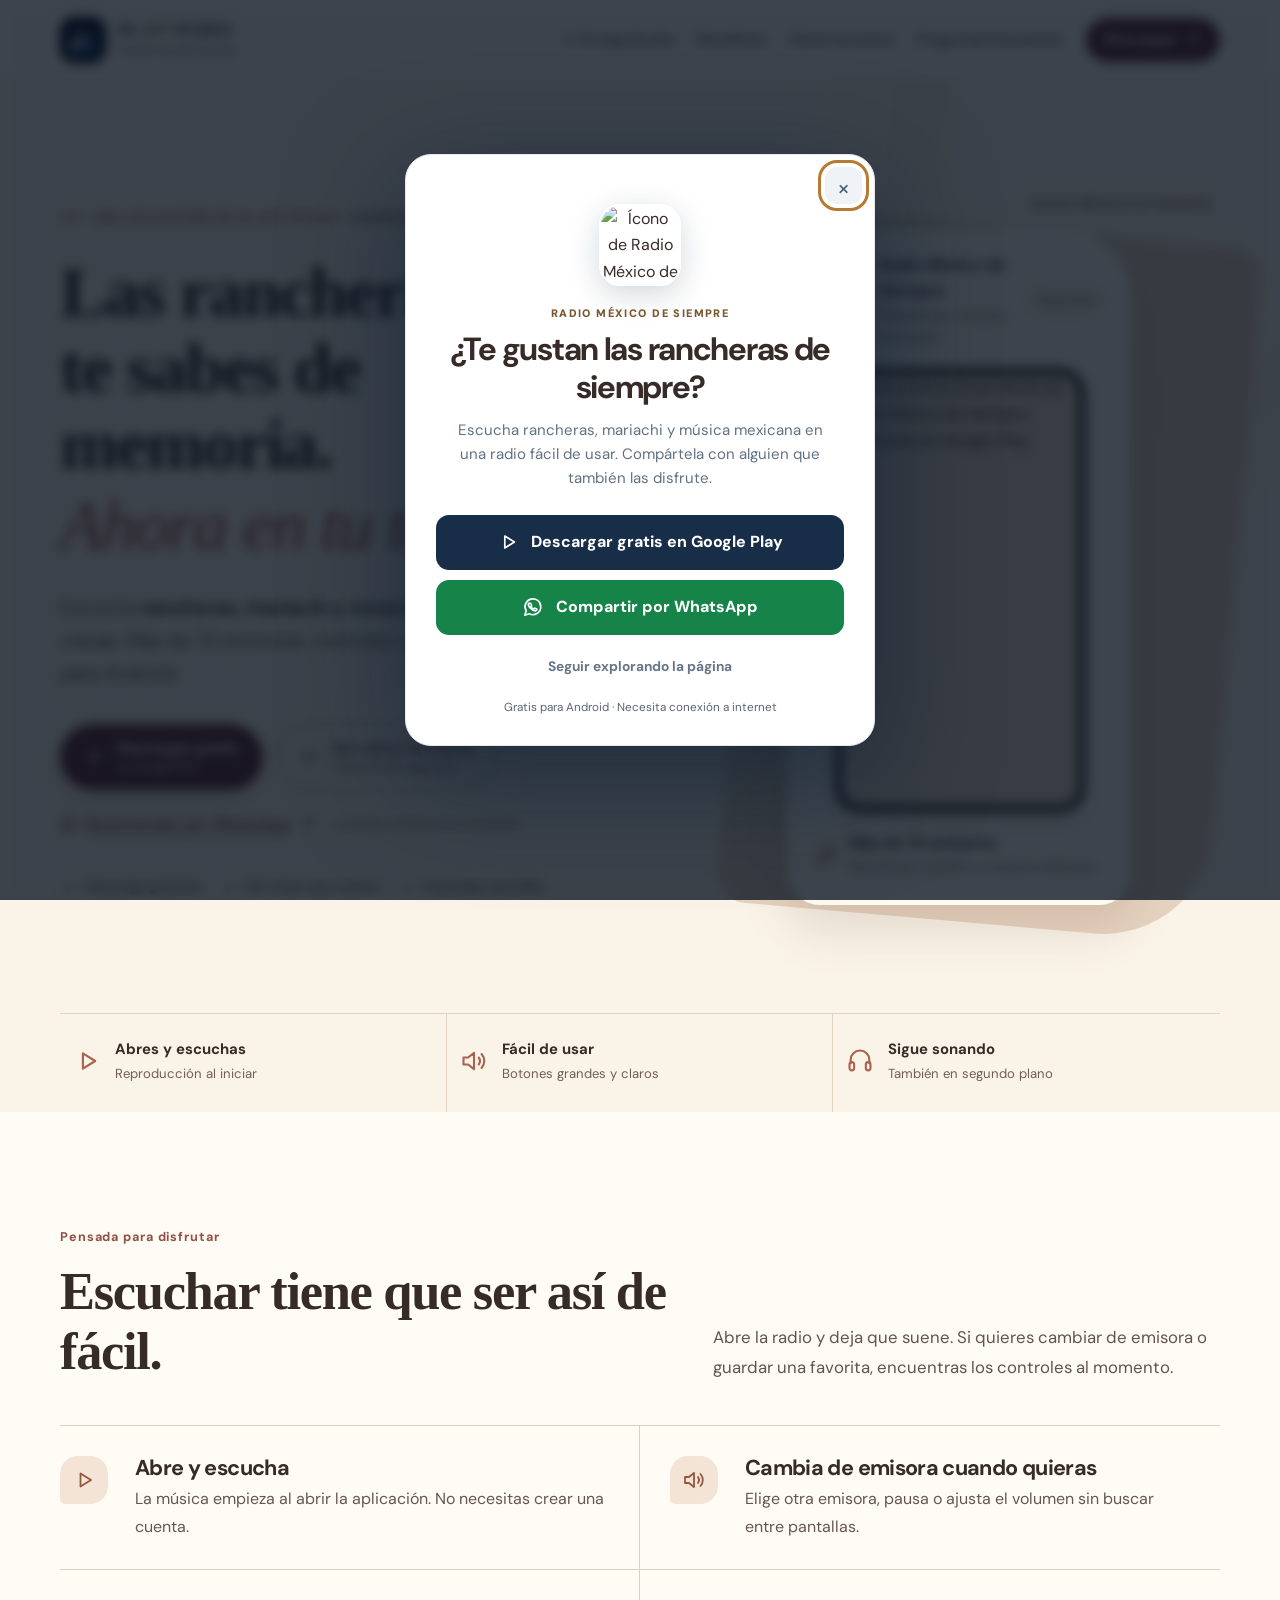
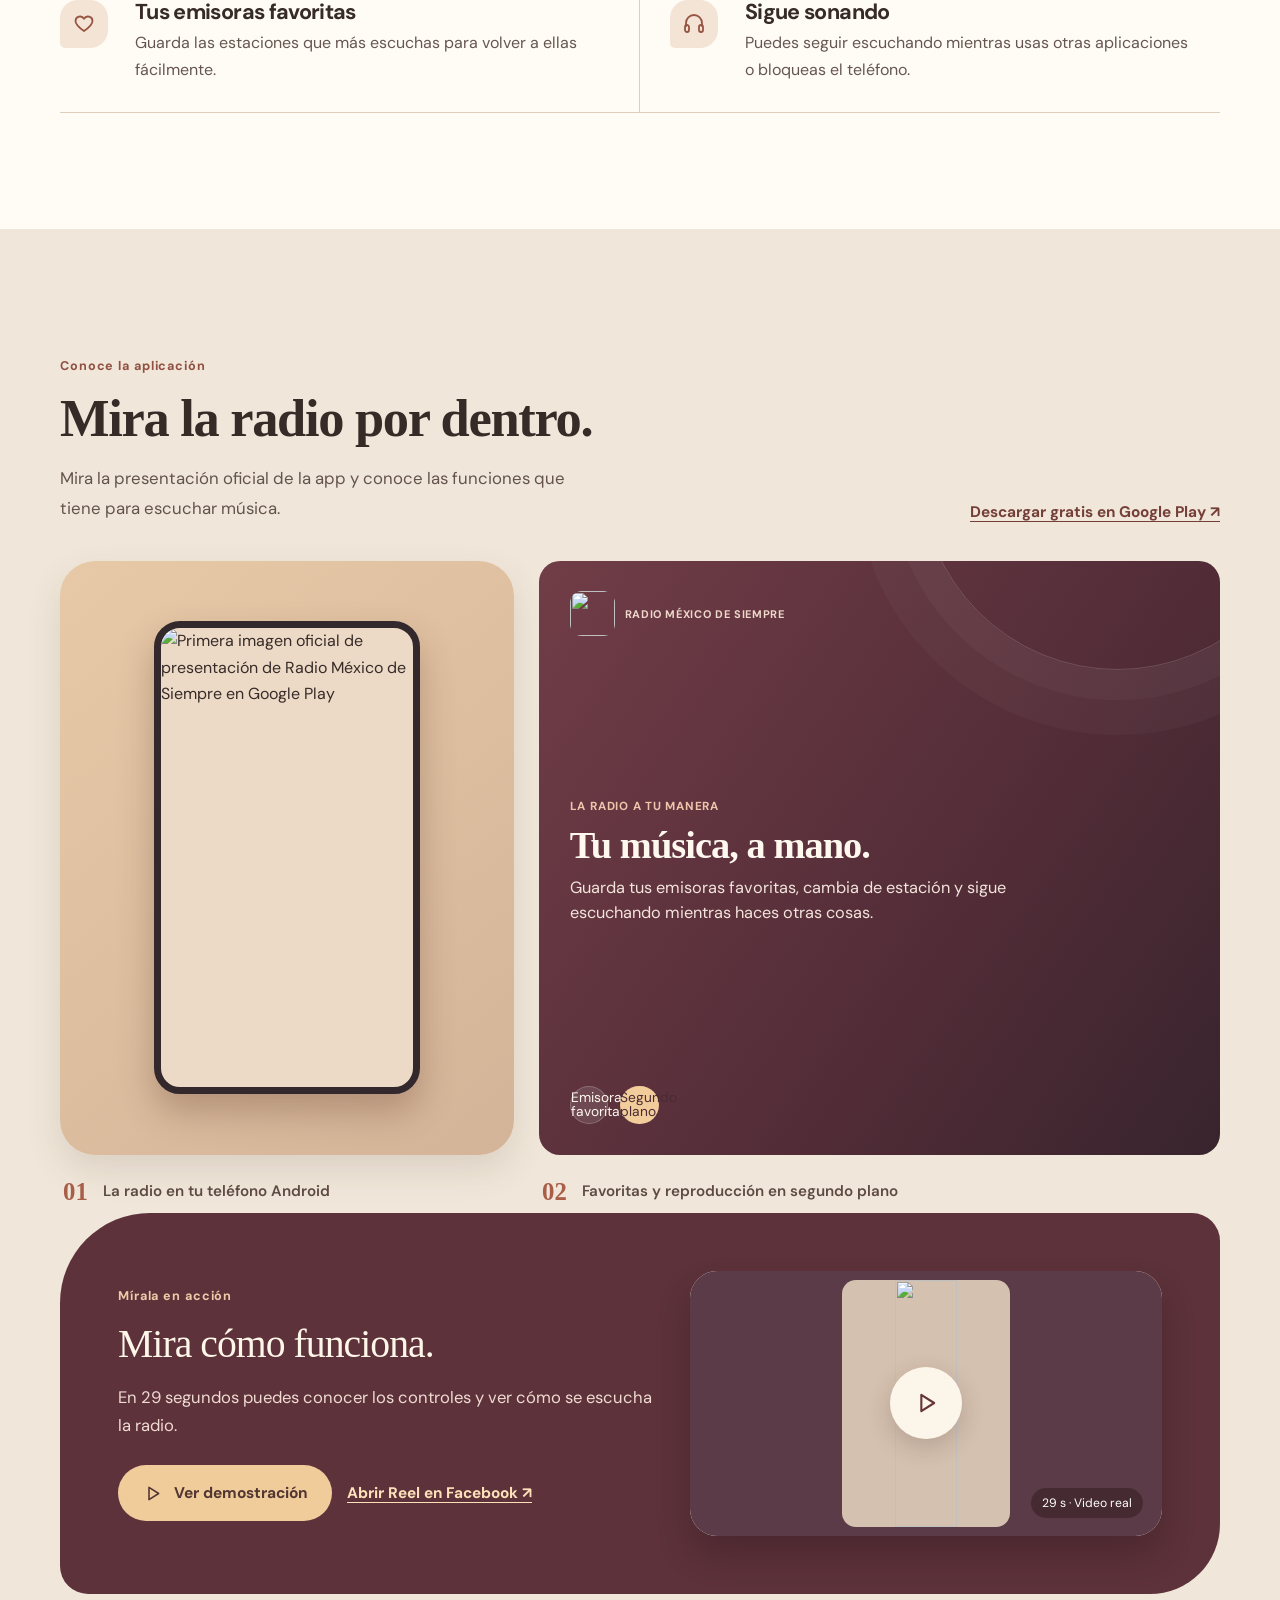
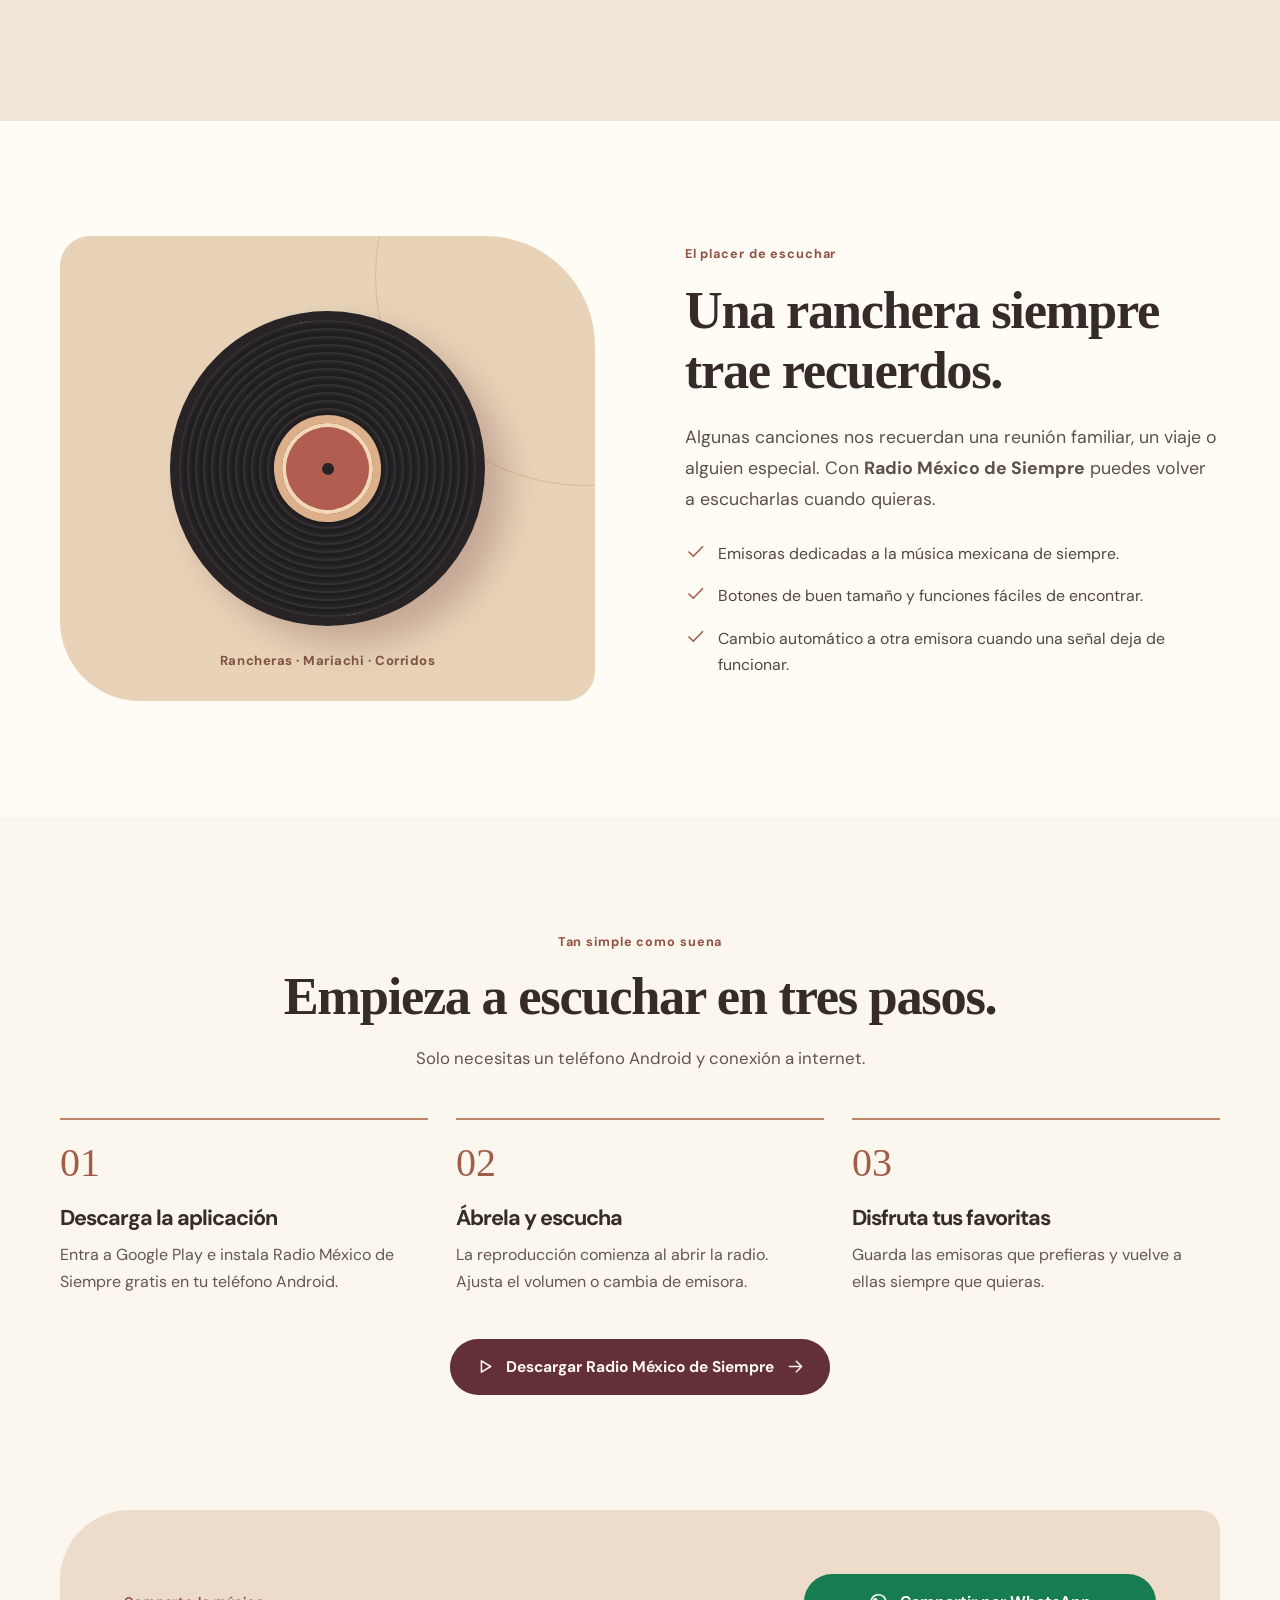
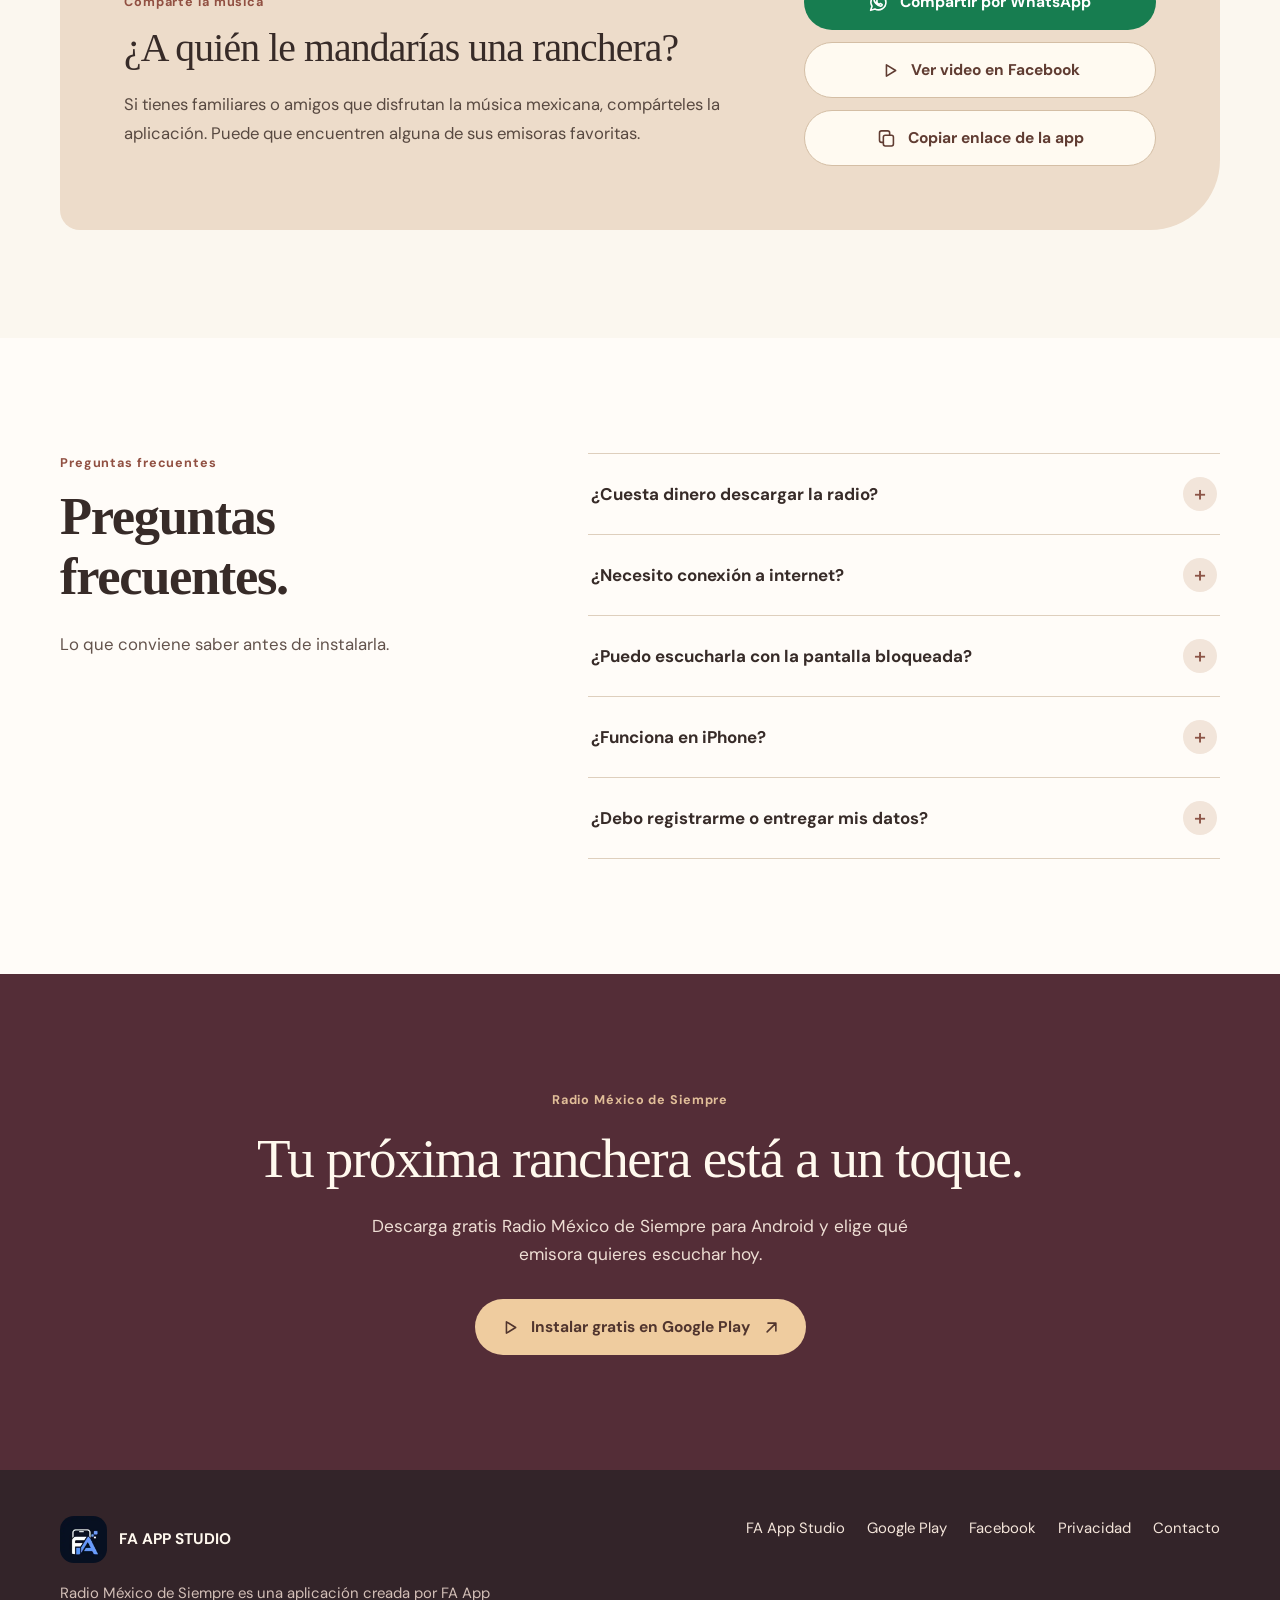
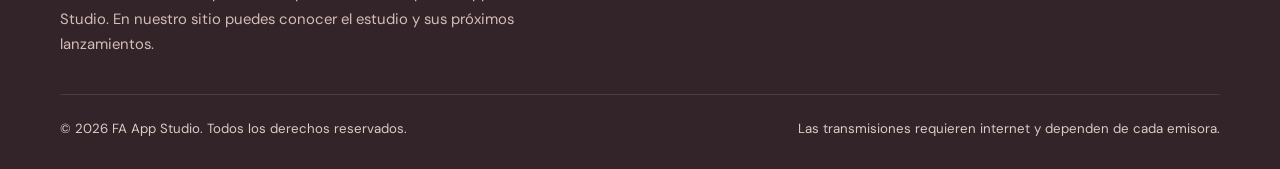
==== commit 73be1a82: "ux: replace fake radio playback buttons in editorial gallery with honest feature labels" ====
--- a/radio-mexico-de-siempre/index.html
+++ b/radio-mexico-de-siempre/index.html
@@ -124,7 +124,7 @@
             <strong>Tu música, a mano.</strong>
             <p>Guarda tus emisoras favoritas, cambia de estación y sigue escuchando mientras haces otras cosas.</p>
           </div>
-          <div class="app-gallery-story-controls" aria-hidden="true"><span>◀</span><span>Ⅱ</span><span>▶</span></div>
+          <div class="app-gallery-story-controls" aria-label="Funciones de Radio México de Siempre"><span>Emisoras favoritas</span><span>Segundo plano</span></div>
         </div>
         <figcaption><span>02</span> Favoritas y reproducción en segundo plano</figcaption></figure>
     </div>
--- a/assets/radio-v4.css
+++ b/assets/radio-v4.css
@@ -27,7 +27,7 @@
 .skip-link:focus{top:12px}
 h1,h2,h3{line-height:1.08;letter-spacing:-.047em;overflow-wrap:anywhere}
 .section-label{display:block;font-size:.79rem;font-weight:700;letter-spacing:.07em;color:#915042}
-.section-title{font-family:var(--serif);font-optical-sizing:auto;font-weight:560;font-size:clamp(2.3rem,4.1vw,4.35rem);letter-spacing:-.058em;line-height:1.12}
+.section-title{font-family:var(--serif);font-optical-sizing:auto;font-weight:560;font-size:clamp(2.3rem,4.1vw,4.35rem);letter-spacing:-.025em;line-height:1.14}
 .section-intro{font-size:1.05rem;line-height:1.76;color:var(--ink-soft);max-width:525px}
 .btn{display:inline-flex;align-items:center;justify-content:center;gap:11px;min-height:56px;max-width:100%;padding:13px 23px;border:1.5px solid transparent;border-radius:100px;text-decoration:none;font-family:var(--sans);font-size:.97rem;line-height:1.3;font-weight:700;cursor:pointer;transition:background .18s,color .18s,transform .18s}
 .btn:hover{transform:translateY(-2px)}
@@ -66,7 +66,7 @@
 .hero-copy{min-width:0}
 .eyebrow{display:flex;align-items:center;gap:11px;font-size:.76rem;font-weight:700;letter-spacing:.08em;color:#844b41}
 .eyebrow-dot{display:block;width:22px;height:3px;background:var(--clay);border-radius:10px;flex:none}
-.hero h1{font-family:var(--serif);font-optical-sizing:auto;font-weight:550;font-size:clamp(3.15rem,5.5vw,5.9rem);letter-spacing:-.067em;line-height:1.03;margin:26px 0}
+.hero h1{font-family:var(--serif);font-optical-sizing:auto;font-weight:550;font-size:clamp(3.15rem,5.5vw,5.9rem);letter-spacing:-.027em;line-height:1.08;margin:26px 0}
 .hero h1 em{display:block;font-weight:450;font-style:italic;color:#a55244;line-height:1.12;margin-top:.06em}
 .hero-lead{max-width:575px;color:#5c4943;font-size:clamp(1.1rem,1.5vw,1.24rem);line-height:1.73}
 .hero-lead strong{color:var(--ink);font-weight:700}
@@ -89,14 +89,14 @@
   opacity:.55;transform:rotate(5deg);pointer-events:none
 }
 .showcase-decoration{position:relative;z-index:1;display:block;font-size:.76rem;letter-spacing:.07em;font-weight:700;color:#855a4d;text-align:right;margin-bottom:13px}
-.showcase{position:relative;z-index:1;border-radius:32px 105px 32px 32px;overflow:hidden;padding:12px;background:#fffaf0;box-shadow:0 28px 60px #68433726}
+.showcase{position:relative;z-index:1;display:flex;flex-direction:column;width:min(100%,345px);margin-inline:auto;border-radius:33px 72px 33px 33px;overflow:hidden;padding:13px;background:#fffaf0;box-shadow:0 24px 48px #68433726}
 .showcase-head{display:flex;align-items:center;gap:12px;padding:11px 12px 18px}
 .showcase-icon{width:55px;height:55px;object-fit:contain;flex:none;border-radius:15px}
 .showcase-heading{min-width:0;flex:1}
 .showcase-heading strong{display:block;font-size:1rem;font-weight:700;color:#3d302d}
 .showcase-heading small{display:block;font-size:.85rem;color:#735f51}
 .showcase-pill{font-size:.72rem;color:#8c5142;border:1px solid #d9bbaa;border-radius:100px;padding:5px 10px;font-weight:700}
-.showcase-photo{display:block;width:100%;height:auto;aspect-ratio:1052/592;object-fit:contain;border-radius:17px;background:#f2eadf}
+.showcase-photo{display:block;width:min(100% - 24px,250px);height:auto;aspect-ratio:9/16;object-fit:cover;object-position:center;border:7px solid #32282a;border-radius:25px;background:#e7d9c9;margin:0 auto;box-shadow:0 9px 20px #49332b26}
 .showcase-footer{display:flex;align-items:center;gap:12px;padding:19px 13px 14px}
 .showcase-footer-icon{flex:none;color:#a85e49}
 .showcase-footer-icon svg{width:24px;height:24px}
@@ -128,23 +128,59 @@
 .app-gallery-intro .section-title{max-width:700px;margin:12px 0 16px}
 .gallery-store-link{color:#753f39;font-size:.96rem;font-weight:700;line-height:1.45;text-decoration-thickness:1px;overflow-wrap:anywhere}
 .gallery-store-link:hover{color:#a3503f}
-.app-gallery-grid{display:grid;grid-template-columns:repeat(2,minmax(0,1fr));gap:25px}
+.app-gallery-grid{display:grid;grid-template-columns:minmax(0,.8fr) minmax(0,1.2fr);align-items:stretch;gap:25px}
 .app-gallery-card{margin:0;min-width:0}
-.app-gallery-image{border-radius:26px;overflow:hidden;box-shadow:0 15px 35px #4b2e2120;background:#fff9ef;padding:8px}
-.app-gallery-image img{display:block;width:100%;height:auto;aspect-ratio:1052/592;object-fit:contain;border-radius:20px}
+.app-gallery-image{display:flex;align-items:center;justify-content:center;min-height:450px;height:100%;border-radius:35px;overflow:hidden;box-shadow:0 15px 35px #4b2e2120;background:linear-gradient(140deg,#e7c9a7,#d4b498);padding:24px}
+.app-gallery-image img{display:block;width:min(100%,266px);height:auto;aspect-ratio:9/16;object-fit:cover;object-position:center;border:7px solid #33292c;border-radius:26px;box-shadow:0 18px 35px #5b34274d;background:#ecdac7}
 .app-gallery-card figcaption{display:flex;align-items:center;gap:15px;padding:16px 3px;color:#5e4a43;font-size:.95rem;font-weight:600}
 .app-gallery-card figcaption span{font-family:var(--serif);color:#a95e48;font-size:1.55rem}
+
+/* Second editorial gallery panel: a true layout, not a fake app screenshot */
+.app-gallery-story{
+  position:relative;display:flex;flex-direction:column;justify-content:space-between;
+  width:100%;height:100%;min-height:450px;overflow:hidden;
+  background:linear-gradient(125deg,#713d47 0%,#512c37 62%,#38242d 100%);
+  border-radius:21px;color:#fff8ee;padding:clamp(18px,2.4vw,34px);
+}
+.app-gallery-story::before{
+  content:"";position:absolute;width:58%;aspect-ratio:1;right:-14%;top:-48%;
+  border:1px solid #fff9e62b;border-radius:50%;
+  box-shadow:0 0 0 30px #fff9e608,0 0 0 65px #fff9e607;
+  pointer-events:none;
+}
+.app-gallery-story-top,.app-gallery-story-content,.app-gallery-story-controls{position:relative;z-index:1}
+.app-gallery-story-top{display:flex;align-items:center;gap:10px}
+.app-gallery-story-top img{width:clamp(33px,3.5vw,48px);height:clamp(33px,3.5vw,48px);border-radius:12px;object-fit:contain}
+.app-gallery-story-top span{font-size:.69rem;letter-spacing:.06em;font-weight:700;color:#edd8ca}
+.app-gallery-story-content{margin:15px 0}
+.app-gallery-story-kicker{display:block;font-size:.73rem;color:#efc5ac;letter-spacing:.065em;font-weight:700}
+.app-gallery-story-content strong{font-family:var(--serif);display:block;font-weight:550;
+  font-size:clamp(1.75rem,3vw,3.05rem);line-height:1.1;letter-spacing:-.025em;margin:8px 0 10px}
+.app-gallery-story-content p{max-width:45ch;font-size:clamp(.82rem,1.3vw,1.02rem);line-height:1.5;color:#f3e4dc}
+.app-gallery-story-controls{display:flex;align-items:center;gap:12px}
+.app-gallery-story-controls span{display:grid;place-items:center;background:#ffffff1c;
+  width:clamp(29px,3vw,40px);height:clamp(29px,3vw,40px);border:1px solid #ffffff34;
+  border-radius:50%;font-size:.86rem;line-height:1}
+.app-gallery-story-controls span:nth-child(2){background:#f3cc9b;color:#492c33;border:0}
+@media(max-width:580px){
+  .app-gallery-story{padding:clamp(16px,5vw,24px);border-radius:15px}
+  .app-gallery-story-content{margin:11px 0}
+  .app-gallery-story-content strong{font-size:clamp(1.38rem,6vw,2.35rem);margin:5px 0 7px}
+  .app-gallery-story-content p{font-size:.8rem;line-height:1.35}
+  .app-gallery-story-controls{gap:8px}
+}
+
 .reel-feature{display:grid;grid-template-columns:minmax(0,1fr) minmax(0,.88fr);gap:35px;align-items:center;margin-top:58px;padding:clamp(25px,5vw,58px);background:#5d323a;color:#fff6ea;border-radius:90px 28px 70px 28px}
 .reel-feature-copy,.reel-feature-actions,.reel-poster{min-width:0}
 .reel-feature .section-label{color:#f1caa9}
-.reel-feature h3{font-family:var(--serif);font-weight:520;font-size:clamp(2.05rem,3.1vw,3.25rem);letter-spacing:-.055em;line-height:1.13;margin:14px 0 17px}
+.reel-feature h3{font-family:var(--serif);font-weight:520;font-size:clamp(2.05rem,3.1vw,3.25rem);letter-spacing:-.024em;line-height:1.17;margin:14px 0 17px}
 .reel-feature p{color:#f0dbd3;font-size:1.04rem;line-height:1.68}
 .reel-feature-actions{display:flex;align-items:center;gap:15px;flex-wrap:wrap;margin-top:25px}
 .reel-feature-actions .btn-navy{background:#f1cc9b;color:#513632}
 .reel-feature-actions .btn-navy:hover{background:#ffdfb1}
 .reel-feature-actions .gallery-store-link{color:#fee1b9}
 .reel-poster{position:relative;display:block;padding:9px;width:100%;border:0;border-radius:27px;background:#fff4e5;aspect-ratio:16/9;overflow:hidden;cursor:pointer;box-shadow:0 19px 32px #29121b50}
-.reel-poster img{width:100%;height:100%;object-fit:contain;border-radius:19px;background:#d5c1af}
+.reel-poster img{display:block;width:37%;height:100%;margin:0 auto;object-fit:cover;object-position:center;border-radius:14px;background:#d5c1af;box-shadow:0 0 0 200px #5c3b48}
 .reel-poster-play{position:absolute;inset:0;margin:auto;display:grid;place-items:center;width:72px;height:72px;border-radius:50%;background:#fff9eeef;color:#65353a;box-shadow:0 8px 24px #32182130;transition:transform .2s}
 .reel-poster-play svg{width:28px;height:28px}
 .reel-poster:hover .reel-poster-play{transform:scale(1.07)}
@@ -178,7 +214,7 @@
 /* Share card softened to evoke a note/letter */
 .share-section{background:var(--paper);padding:0 0 108px}
 .share-band{display:grid;grid-template-columns:minmax(0,1fr) minmax(220px,.56fr);gap:clamp(25px,4vw,60px);align-items:center;background:#eddcca;border-radius:70px 20px 70px 20px;padding:clamp(28px,5vw,65px)}
-.share-band h2{font-family:var(--serif);font-size:clamp(2.15rem,3.1vw,3.25rem);font-weight:520;letter-spacing:-.05em;line-height:1.16;margin:12px 0 18px}
+.share-band h2{font-family:var(--serif);font-size:clamp(2.15rem,3.1vw,3.25rem);font-weight:520;letter-spacing:-.022em;line-height:1.18;margin:12px 0 18px}
 .share-band p{font-size:1.04rem;color:#584941;line-height:1.73}
 .share-band-actions{display:flex;flex-direction:column;gap:12px;min-width:0}
 .share-band-actions .btn{width:100%;justify-content:center;overflow-wrap:anywhere}
@@ -197,7 +233,7 @@
 /* Final CTA and footer */
 .final-call{background:#542d37;color:#fff9ee;text-align:center;padding:clamp(80px,9vw,120px) 24px}
 .final-call .section-label{color:#e1be99}
-.final-call h2{font-family:var(--serif);font-size:clamp(2.45rem,4.3vw,4.45rem);font-weight:520;line-height:1.13;letter-spacing:-.06em;margin:17px auto 22px;max-width:850px}
+.final-call h2{font-family:var(--serif);font-size:clamp(2.45rem,4.3vw,4.45rem);font-weight:520;line-height:1.13;letter-spacing:-.025em;margin:17px auto 22px;max-width:850px}
 .final-call p{font-size:1.08rem;color:#eeded4;max-width:600px;margin:0 auto 30px}
 .final-call .btn-navy{background:#efcc9f;color:#51352e}
 .final-call .btn-navy:hover{background:#ffe0b5}
@@ -271,7 +307,10 @@
   .benefits-intro{margin-bottom:27px}
   .feature-grid{grid-template-columns:minmax(0,1fr)}
   .feature-card,.feature-card:nth-child(even){border-right:0;padding:25px 0}
-  .app-gallery-grid{grid-template-columns:minmax(0,1fr);gap:13px}
+  .app-gallery-grid{grid-template-columns:minmax(0,1fr);gap:16px}
+  .app-gallery-image{min-height:375px;padding:18px}
+  .app-gallery-image img{width:min(100%,215px)}
+  .app-gallery-story{min-height:335px}
   .app-gallery-image{border-radius:21px}
   .app-gallery-image img{border-radius:15px}
   .reel-feature{margin-top:34px;padding:31px 21px;border-radius:52px 20px 42px 20px}
@@ -309,6 +348,29 @@
   body{padding-bottom:calc(5rem + env(safe-area-inset-bottom,0px))}
 }
 
+
+/* Preserve genuine mobile-style reading in portrait desktop-mode browsers. */
+@media (min-width:821px) and (max-width:1200px) and (max-aspect-ratio:4/5){
+  html{font-size:clamp(23px,2.8vw,30px)}
+  .container{width:min(760px,calc(100% - 50px))}
+  .header-nav{display:none}
+  .hero-layout,.benefits-intro,.story-layout,.faq-layout,.reel-feature,.share-band{grid-template-columns:minmax(0,1fr)}
+  .hero-layout{padding:65px 0;gap:38px}
+  .hero h1{font-size:clamp(3.1rem,6vw,4.5rem)}
+  .showcase-wrap{width:min(100%,620px);margin-inline:auto}
+  .hero-highlights,.feature-grid{grid-template-columns:minmax(0,1fr)}
+  .hero-highlights article,.feature-card:nth-child(odd){border-right:0}
+  .feature-card,.feature-card:nth-child(even){padding:25px 0}
+  .app-gallery-grid{grid-template-columns:minmax(0,1fr)}
+  .app-gallery-image{min-height:525px}
+  .app-gallery-image img{width:min(100%,300px)}
+  .app-gallery-story{min-height:430px}
+  .reel-feature{border-radius:70px 28px 60px 28px}
+  .share-band-actions{flex-direction:row}
+  .steps-grid{grid-template-columns:minmax(0,1fr)}
+  .footer-layout{display:block}
+  .footer-links{justify-content:flex-start;margin-top:25px}
+}
 /* Approved download modal, preserved from the last stable styling. */
 .install-dialog{border:1px solid #e4e7ec;border-radius:26px;padding:0;width:min(470px,calc(100% - 30px));max-height:calc(100dvh - 24px);overflow-y:auto;box-shadow:0 30px 110px #081c2d8c;background:#fff;color:var(--ink)}
 .install-dialog::backdrop{background:rgba(3,14,28,.77);backdrop-filter:blur(6px)}
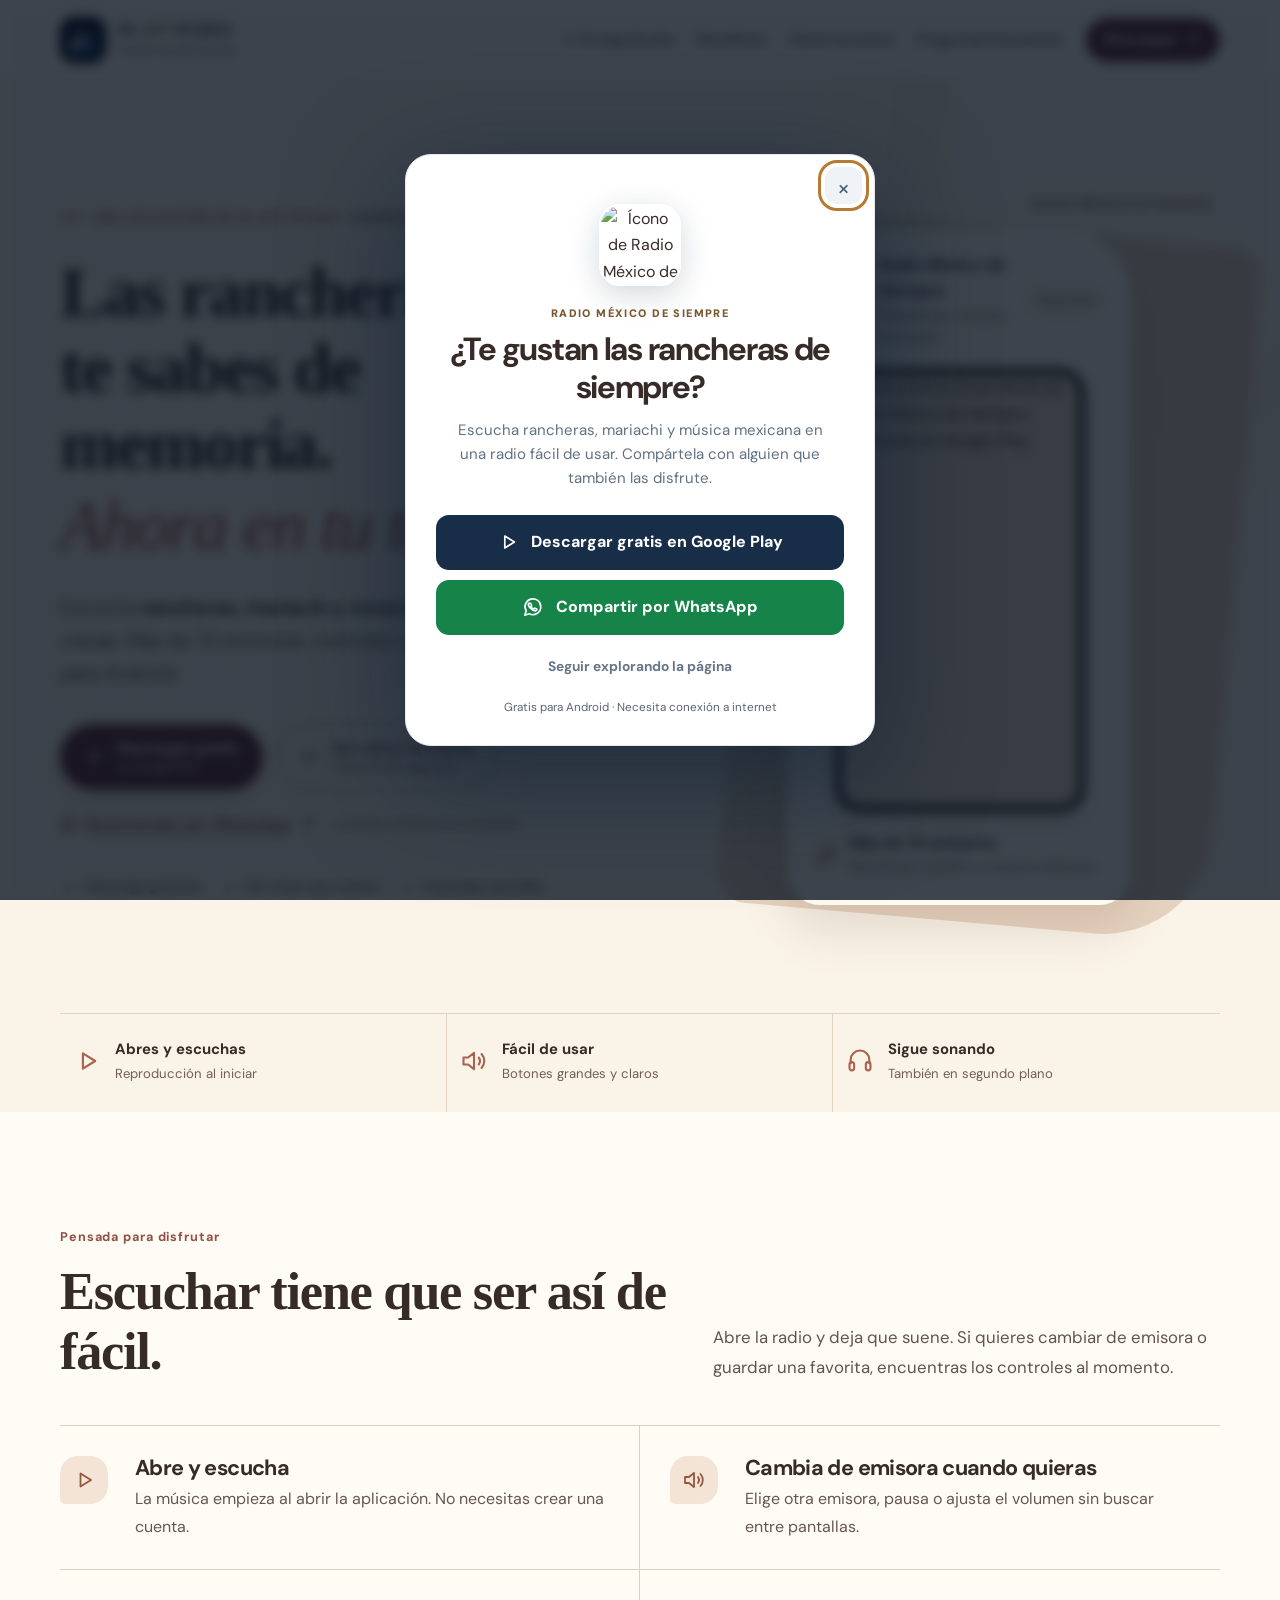
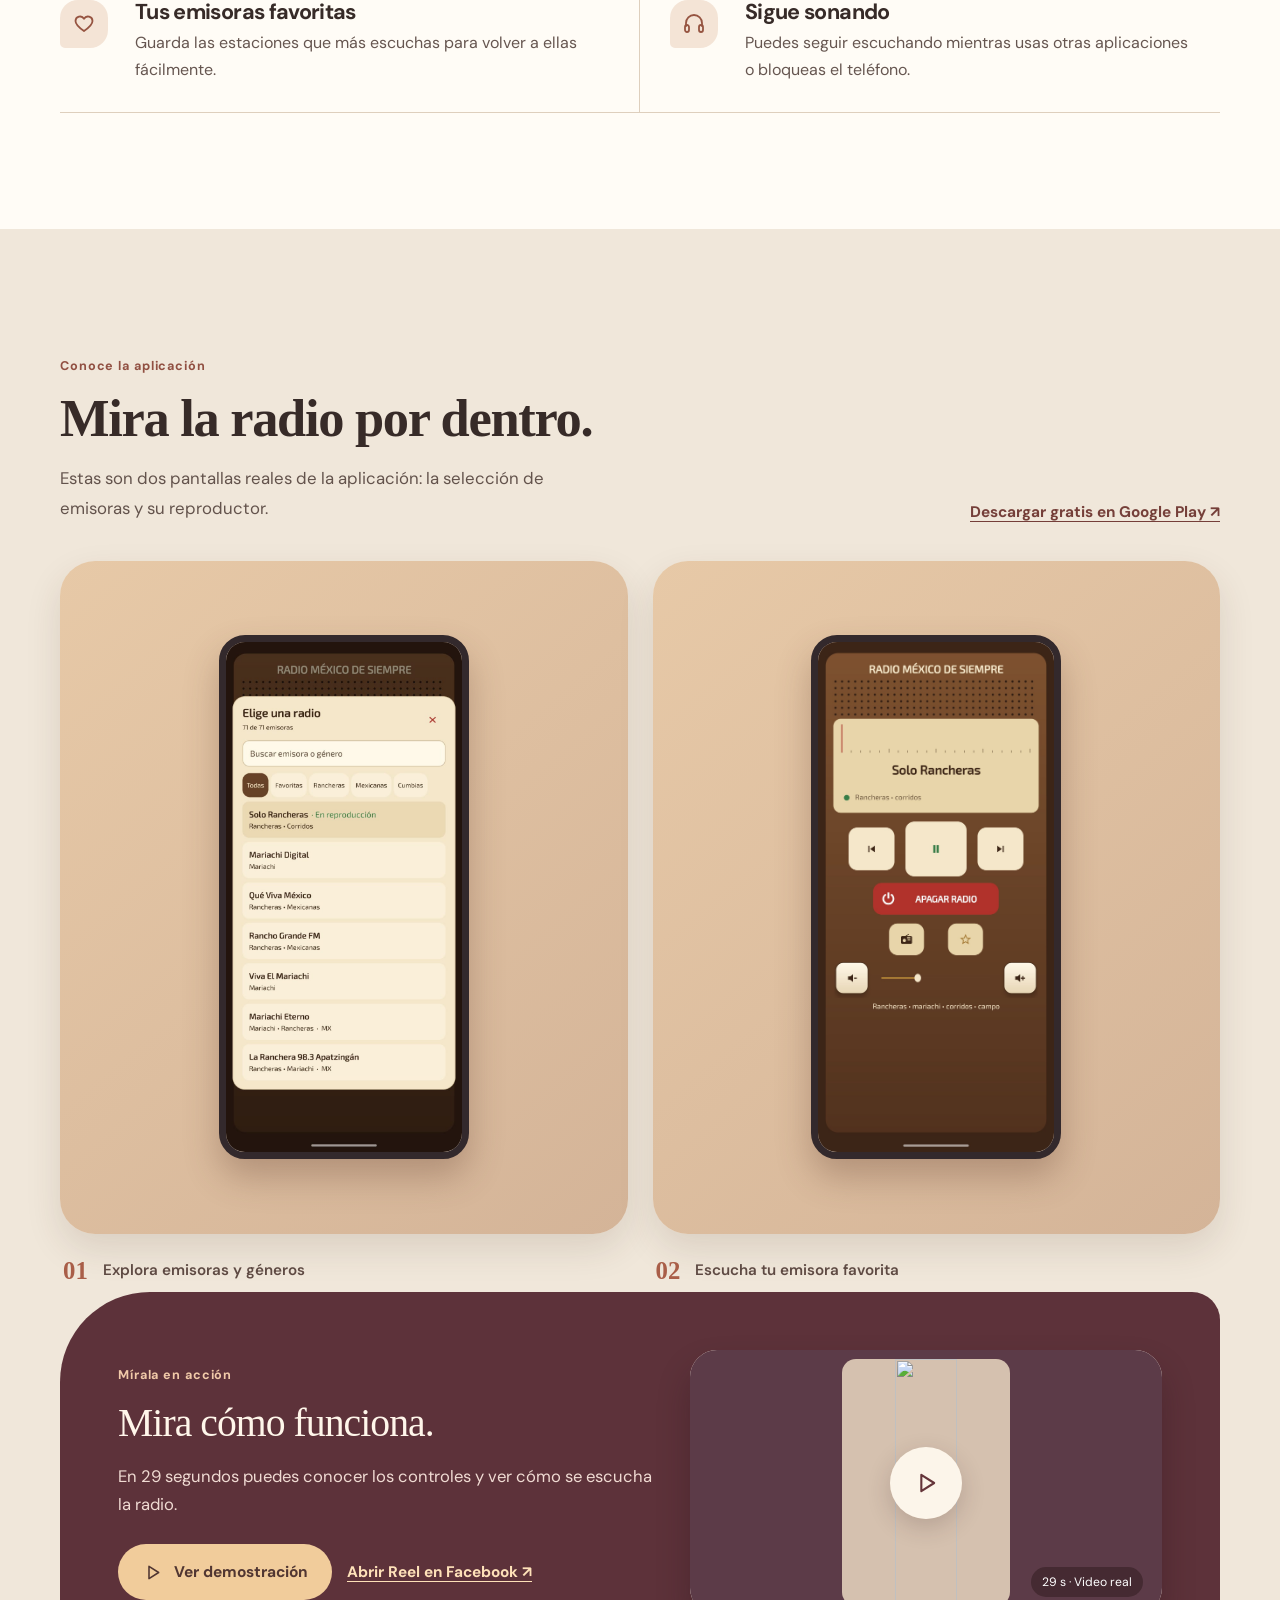
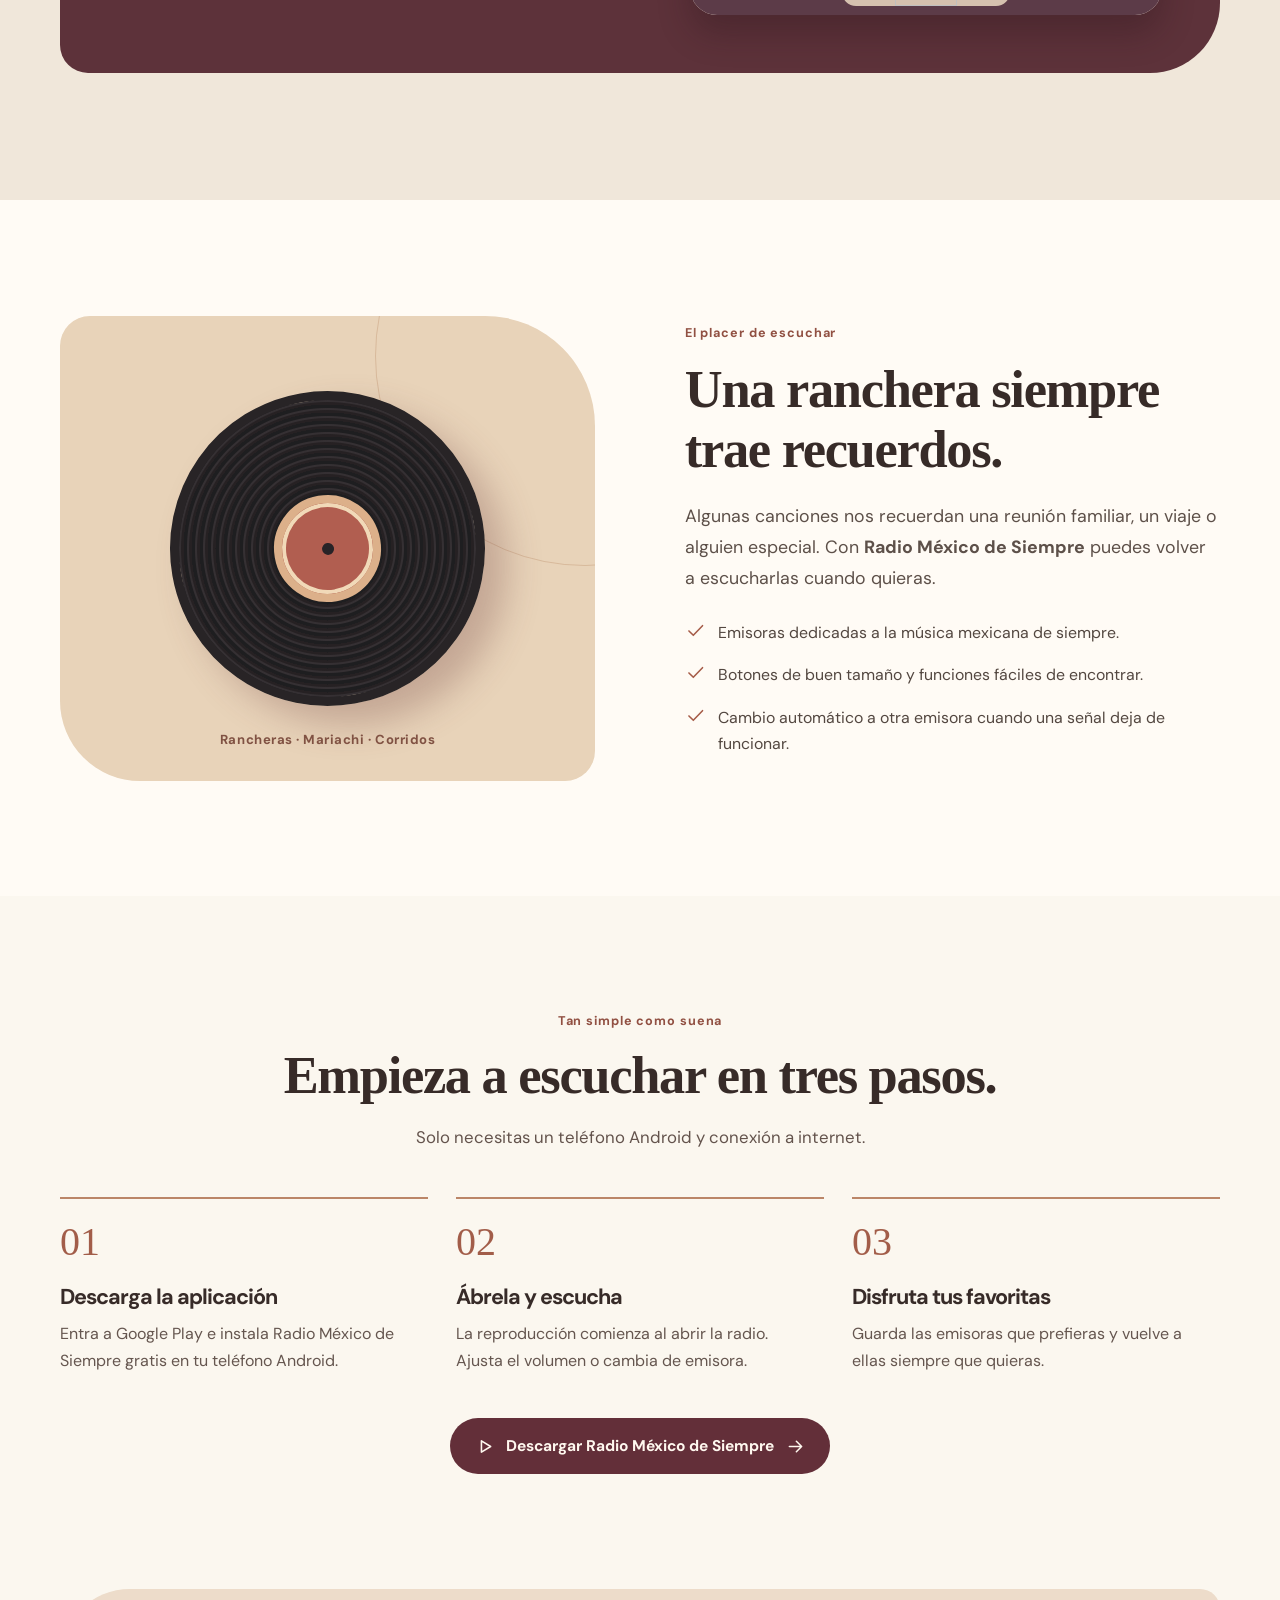
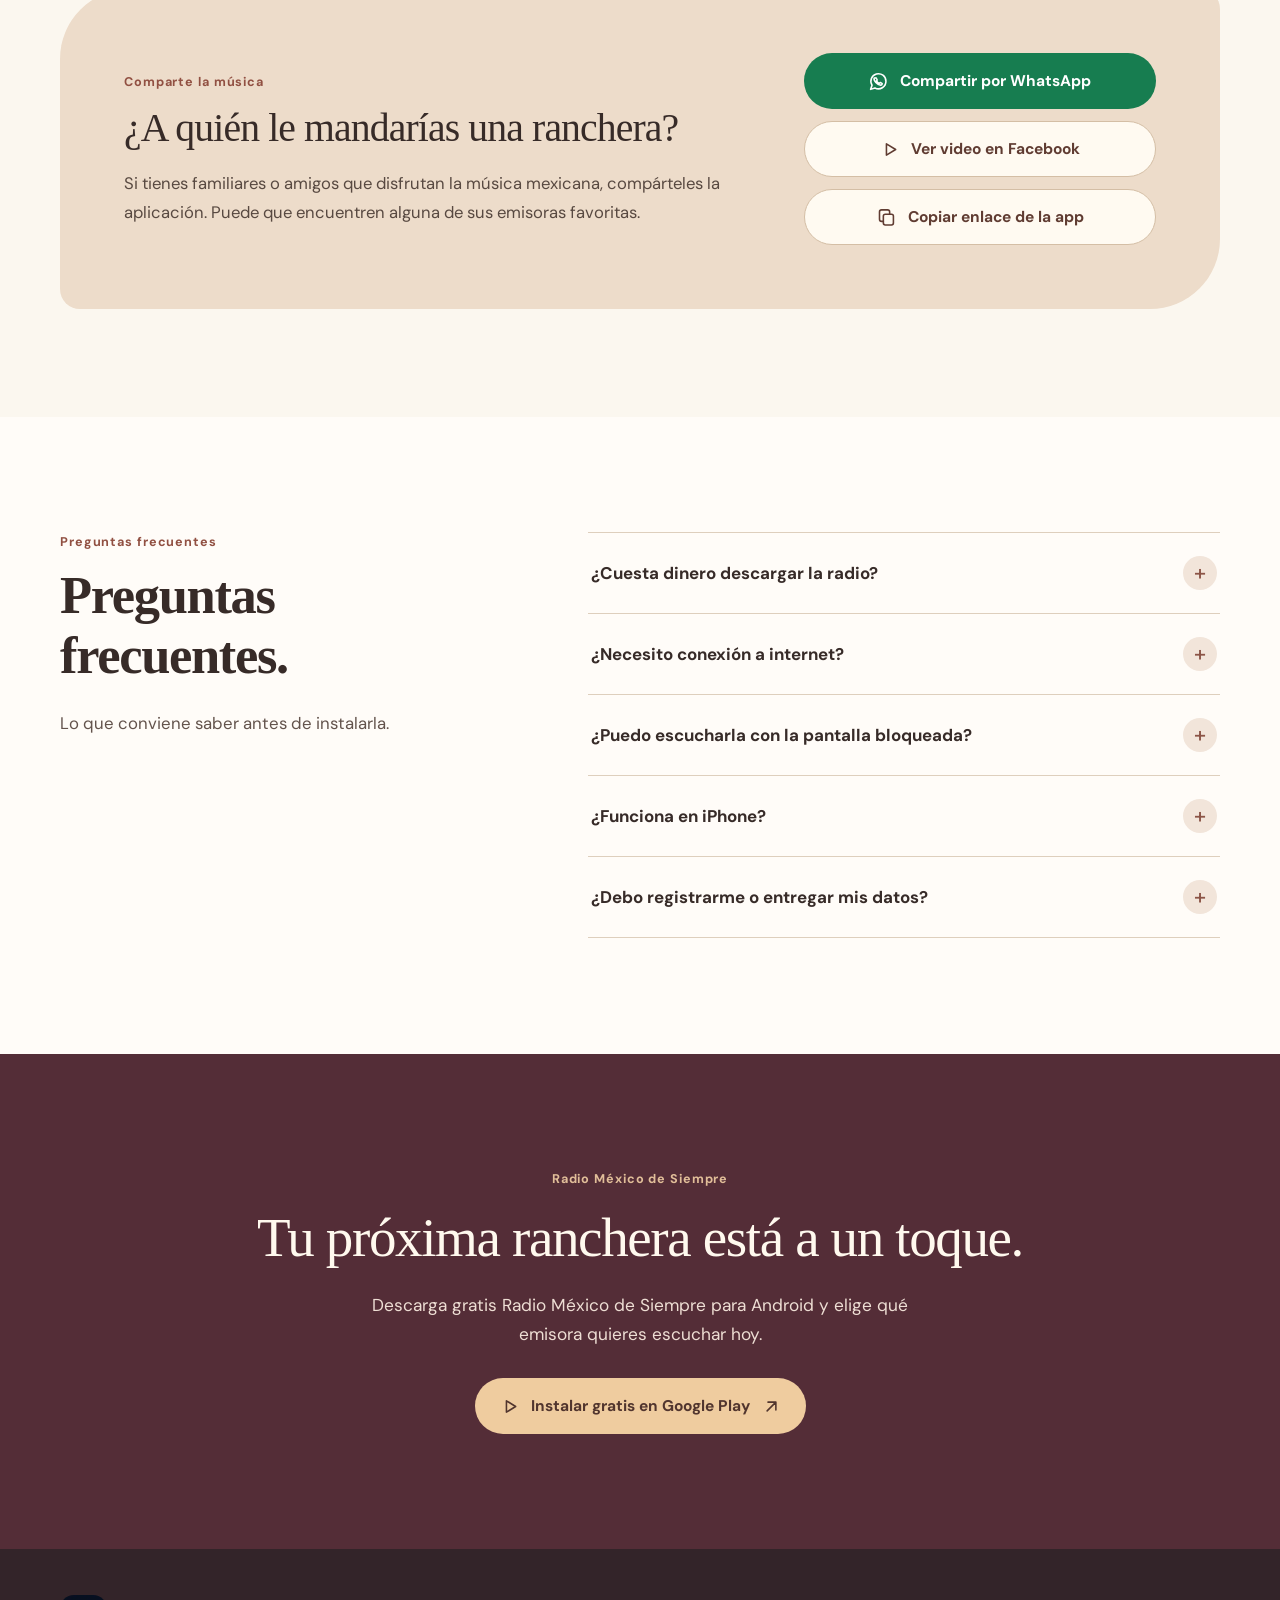
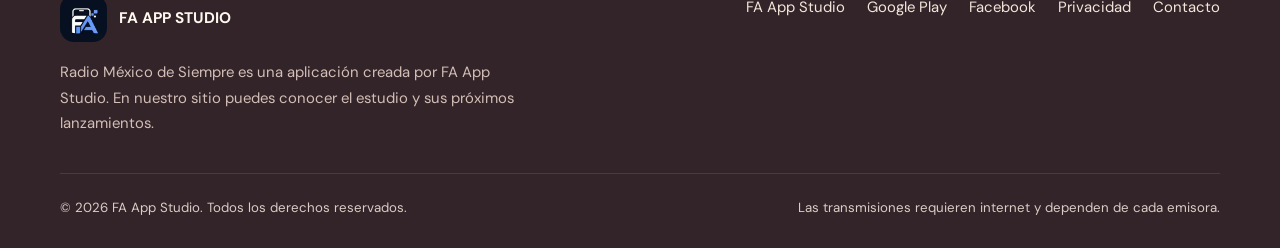
==== commit 1441542b: "Update Radio Mexico app screenshots" ====
--- a/radio-mexico-de-siempre/index.html
+++ b/radio-mexico-de-siempre/index.html
@@ -108,25 +108,12 @@
 <section class="app-gallery-section" id="vistas" aria-labelledby="gallery-title">
   <div class="container">
     <div class="app-gallery-intro">
-      <div><span class="section-label">Conoce la aplicación</span><h2 class="section-title" id="gallery-title">Mira la radio por dentro.</h2><p class="section-intro">Mira la presentación oficial de la app y conoce las funciones que tiene para escuchar música.</p></div>
+      <div><span class="section-label">Conoce la aplicación</span><h2 class="section-title" id="gallery-title">Mira la radio por dentro.</h2><p class="section-intro">Estas son dos pantallas reales de la aplicación: la selección de emisoras y su reproductor.</p></div>
       <a class="gallery-store-link" href="https://play.google.com/store/apps/details?id=cl.rancherasfacil.app" data-play-cta target="_blank" rel="noopener noreferrer">Descargar gratis en Google Play ↗</a>
     </div>
     <div class="app-gallery-grid">
-      <figure class="app-gallery-card"><div class="app-gallery-image"><img src="https://play-lh.googleusercontent.com/xFhhs1h_kBGgdxskFVnUC1KrjgUpOELKg52P15DSilA7-au7HioYkJybk9jdbbI28Is9GPd6T6lDofG9xXLcyA=w1052-h592-rw" alt="Primera imagen oficial de presentación de Radio México de Siempre en Google Play" width="1052" height="592" loading="lazy"></div><figcaption><span>01</span> La radio en tu teléfono Android</figcaption></figure>
-      <figure class="app-gallery-card app-gallery-card--features">
-        <div class="app-gallery-story">
-          <div class="app-gallery-story-top">
-            <img src="https://play-lh.googleusercontent.com/0Pzi9viFcpTtmi1oC8Kt0mcisMkskQ_d4C3DXLcQLcs7gzKYjn7hbidqSkML6eogBOApt_0C9tiRknqLq5o8=w240-h480-rw" width="48" height="48" loading="lazy" alt="">
-            <span>RADIO MÉXICO DE SIEMPRE</span>
-          </div>
-          <div class="app-gallery-story-content">
-            <span class="app-gallery-story-kicker">LA RADIO A TU MANERA</span>
-            <strong>Tu música, a mano.</strong>
-            <p>Guarda tus emisoras favoritas, cambia de estación y sigue escuchando mientras haces otras cosas.</p>
-          </div>
-          <div class="app-gallery-story-controls" aria-label="Funciones de Radio México de Siempre"><span>Emisoras favoritas</span><span>Segundo plano</span></div>
-        </div>
-        <figcaption><span>02</span> Favoritas y reproducción en segundo plano</figcaption></figure>
+      <figure class="app-gallery-card"><div class="app-gallery-image"><img src="/assets/radio-mexico-emisoras.jpeg" alt="Pantalla real para elegir entre las 71 emisoras de Radio México de Siempre" width="740" height="1600" loading="lazy" decoding="async"></div><figcaption><span>01</span> Explora emisoras y géneros</figcaption></figure>
+      <figure class="app-gallery-card"><div class="app-gallery-image"><img src="/assets/radio-mexico-reproductor.jpeg" alt="Pantalla real del reproductor de Radio México de Siempre con Solo Rancheras en reproducción" width="1080" height="2331" loading="lazy" decoding="async"></div><figcaption><span>02</span> Escucha tu emisora favorita</figcaption></figure>
     </div>
     <div class="reel-feature">
       <div class="reel-feature-copy"><span class="section-label">Mírala en acción</span><h3>Mira cómo funciona.</h3><p>En 29 segundos puedes conocer los controles y ver cómo se escucha la radio.</p>
@@ -237,4 +224,4 @@
 </dialog>
 <script src="/assets/radio-v4.js" defer></script>
 </body>
-</html>+</html>
--- a/assets/radio-v4.css
+++ b/assets/radio-v4.css
@@ -122,53 +122,18 @@
 .feature-icon svg{width:24px;height:24px}
 .feature-card h3{font-size:clamp(1.12rem,2vw,1.35rem);font-weight:700;letter-spacing:-.03em;padding-top:1px}
 .feature-card p{font-size:1rem;line-height:1.7;color:#665650}
-/* Gallery: images seen as photographs of actual marketing assets, never cropped */
+/* Gallery: real app screens, shown whole without cropping */
 .app-gallery-section{padding:clamp(78px,10vw,127px) 0;background:#f0e7da}
 .app-gallery-intro{display:flex;align-items:end;justify-content:space-between;gap:28px;margin-bottom:37px}
 .app-gallery-intro .section-title{max-width:700px;margin:12px 0 16px}
 .gallery-store-link{color:#753f39;font-size:.96rem;font-weight:700;line-height:1.45;text-decoration-thickness:1px;overflow-wrap:anywhere}
 .gallery-store-link:hover{color:#a3503f}
-.app-gallery-grid{display:grid;grid-template-columns:minmax(0,.8fr) minmax(0,1.2fr);align-items:stretch;gap:25px}
+.app-gallery-grid{display:grid;grid-template-columns:repeat(2,minmax(0,1fr));align-items:stretch;gap:25px}
 .app-gallery-card{margin:0;min-width:0}
-.app-gallery-image{display:flex;align-items:center;justify-content:center;min-height:450px;height:100%;border-radius:35px;overflow:hidden;box-shadow:0 15px 35px #4b2e2120;background:linear-gradient(140deg,#e7c9a7,#d4b498);padding:24px}
-.app-gallery-image img{display:block;width:min(100%,266px);height:auto;aspect-ratio:9/16;object-fit:cover;object-position:center;border:7px solid #33292c;border-radius:26px;box-shadow:0 18px 35px #5b34274d;background:#ecdac7}
+.app-gallery-image{display:flex;align-items:center;justify-content:center;min-height:600px;height:100%;border-radius:35px;overflow:hidden;box-shadow:0 15px 35px #4b2e2120;background:linear-gradient(140deg,#e7c9a7,#d4b498);padding:24px}
+.app-gallery-image img{display:block;width:min(100%,250px);height:auto;max-height:552px;aspect-ratio:auto;object-fit:contain;object-position:center;border:7px solid #33292c;border-radius:26px;box-shadow:0 18px 35px #5b34274d;background:#ecdac7}
 .app-gallery-card figcaption{display:flex;align-items:center;gap:15px;padding:16px 3px;color:#5e4a43;font-size:.95rem;font-weight:600}
 .app-gallery-card figcaption span{font-family:var(--serif);color:#a95e48;font-size:1.55rem}
-
-/* Second editorial gallery panel: a true layout, not a fake app screenshot */
-.app-gallery-story{
-  position:relative;display:flex;flex-direction:column;justify-content:space-between;
-  width:100%;height:100%;min-height:450px;overflow:hidden;
-  background:linear-gradient(125deg,#713d47 0%,#512c37 62%,#38242d 100%);
-  border-radius:21px;color:#fff8ee;padding:clamp(18px,2.4vw,34px);
-}
-.app-gallery-story::before{
-  content:"";position:absolute;width:58%;aspect-ratio:1;right:-14%;top:-48%;
-  border:1px solid #fff9e62b;border-radius:50%;
-  box-shadow:0 0 0 30px #fff9e608,0 0 0 65px #fff9e607;
-  pointer-events:none;
-}
-.app-gallery-story-top,.app-gallery-story-content,.app-gallery-story-controls{position:relative;z-index:1}
-.app-gallery-story-top{display:flex;align-items:center;gap:10px}
-.app-gallery-story-top img{width:clamp(33px,3.5vw,48px);height:clamp(33px,3.5vw,48px);border-radius:12px;object-fit:contain}
-.app-gallery-story-top span{font-size:.69rem;letter-spacing:.06em;font-weight:700;color:#edd8ca}
-.app-gallery-story-content{margin:15px 0}
-.app-gallery-story-kicker{display:block;font-size:.73rem;color:#efc5ac;letter-spacing:.065em;font-weight:700}
-.app-gallery-story-content strong{font-family:var(--serif);display:block;font-weight:550;
-  font-size:clamp(1.75rem,3vw,3.05rem);line-height:1.1;letter-spacing:-.025em;margin:8px 0 10px}
-.app-gallery-story-content p{max-width:45ch;font-size:clamp(.82rem,1.3vw,1.02rem);line-height:1.5;color:#f3e4dc}
-.app-gallery-story-controls{display:flex;align-items:center;gap:12px}
-.app-gallery-story-controls span{display:grid;place-items:center;background:#ffffff1c;
-  width:clamp(29px,3vw,40px);height:clamp(29px,3vw,40px);border:1px solid #ffffff34;
-  border-radius:50%;font-size:.86rem;line-height:1}
-.app-gallery-story-controls span:nth-child(2){background:#f3cc9b;color:#492c33;border:0}
-@media(max-width:580px){
-  .app-gallery-story{padding:clamp(16px,5vw,24px);border-radius:15px}
-  .app-gallery-story-content{margin:11px 0}
-  .app-gallery-story-content strong{font-size:clamp(1.38rem,6vw,2.35rem);margin:5px 0 7px}
-  .app-gallery-story-content p{font-size:.8rem;line-height:1.35}
-  .app-gallery-story-controls{gap:8px}
-}
 
 .reel-feature{display:grid;grid-template-columns:minmax(0,1fr) minmax(0,.88fr);gap:35px;align-items:center;margin-top:58px;padding:clamp(25px,5vw,58px);background:#5d323a;color:#fff6ea;border-radius:90px 28px 70px 28px}
 .reel-feature-copy,.reel-feature-actions,.reel-poster{min-width:0}
@@ -308,9 +273,8 @@
   .feature-grid{grid-template-columns:minmax(0,1fr)}
   .feature-card,.feature-card:nth-child(even){border-right:0;padding:25px 0}
   .app-gallery-grid{grid-template-columns:minmax(0,1fr);gap:16px}
-  .app-gallery-image{min-height:375px;padding:18px}
-  .app-gallery-image img{width:min(100%,215px)}
-  .app-gallery-story{min-height:335px}
+  .app-gallery-image{min-height:525px;padding:18px}
+  .app-gallery-image img{width:min(100%,225px);max-height:489px}
   .app-gallery-image{border-radius:21px}
   .app-gallery-image img{border-radius:15px}
   .reel-feature{margin-top:34px;padding:31px 21px;border-radius:52px 20px 42px 20px}
@@ -362,9 +326,8 @@
   .hero-highlights article,.feature-card:nth-child(odd){border-right:0}
   .feature-card,.feature-card:nth-child(even){padding:25px 0}
   .app-gallery-grid{grid-template-columns:minmax(0,1fr)}
-  .app-gallery-image{min-height:525px}
-  .app-gallery-image img{width:min(100%,300px)}
-  .app-gallery-story{min-height:430px}
+  .app-gallery-image{min-height:600px}
+  .app-gallery-image img{width:min(100%,250px);max-height:552px}
   .reel-feature{border-radius:70px 28px 60px 28px}
   .share-band-actions{flex-direction:row}
   .steps-grid{grid-template-columns:minmax(0,1fr)}
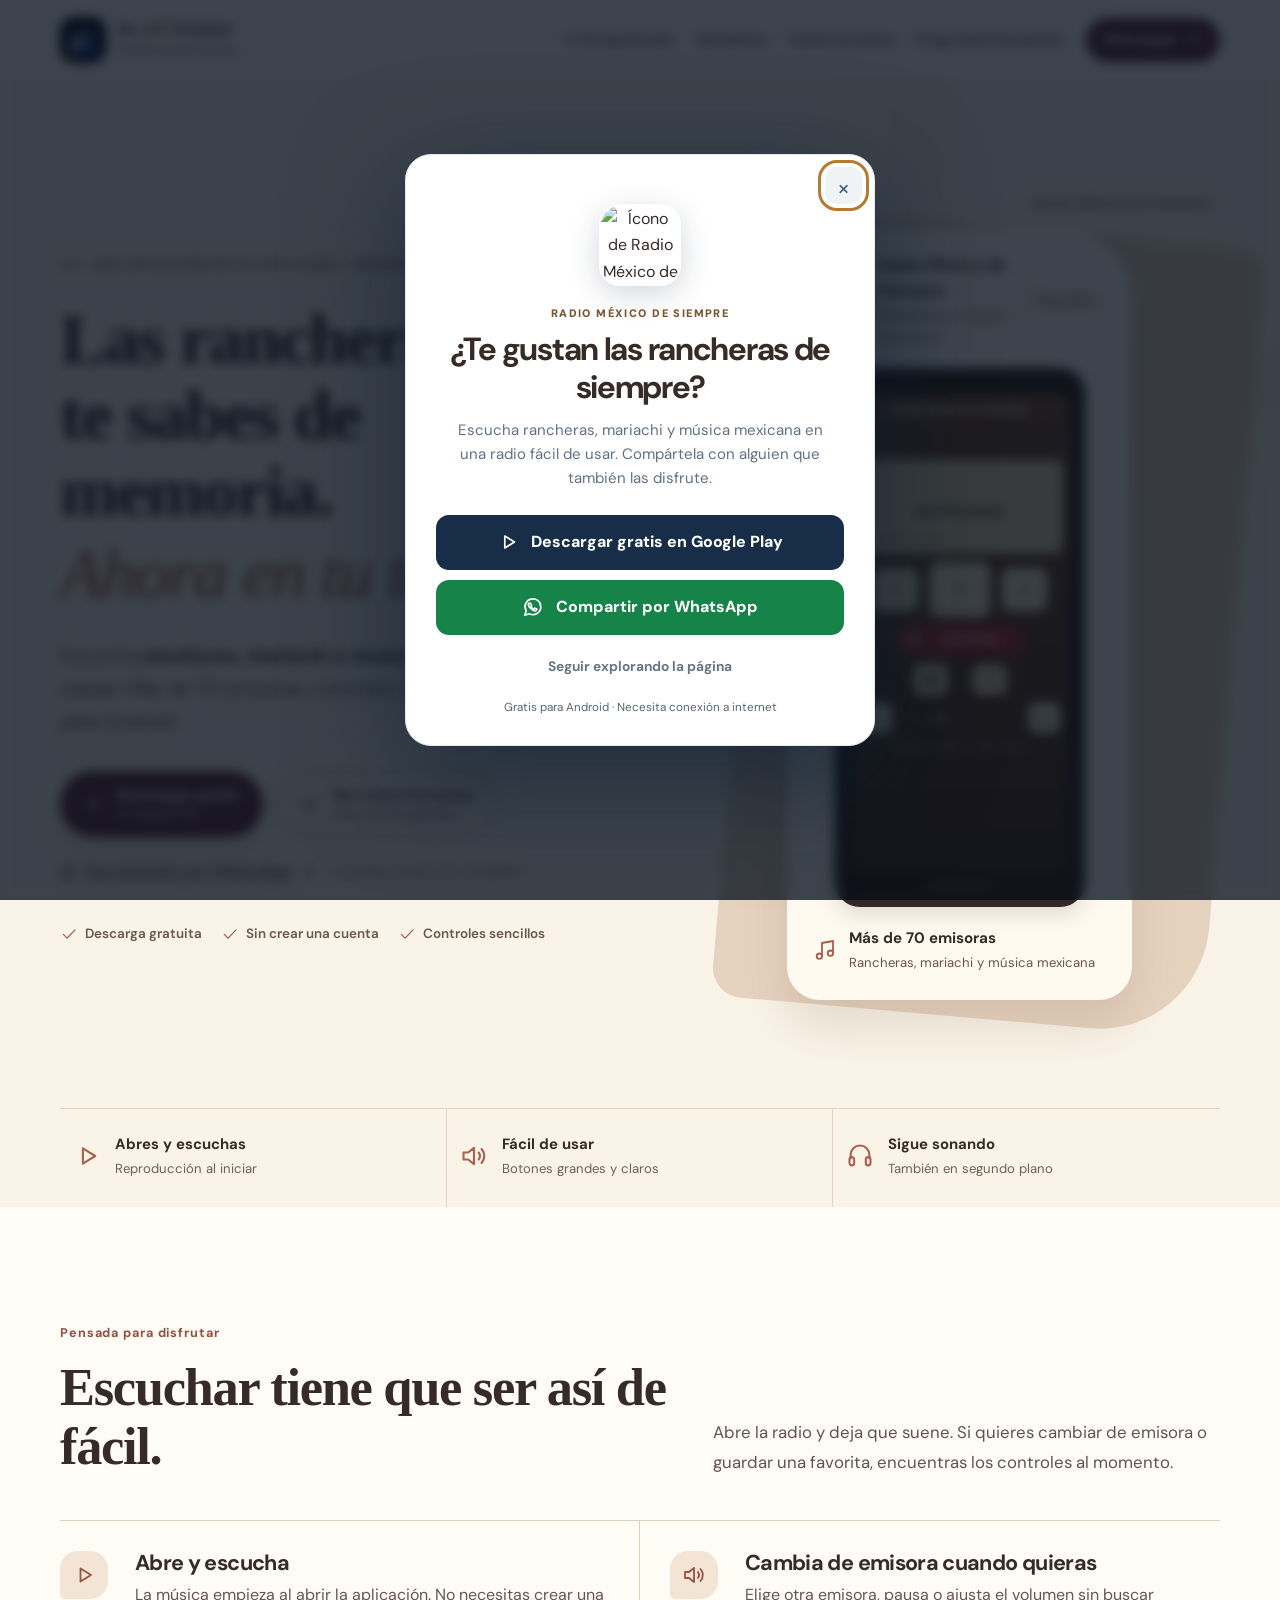
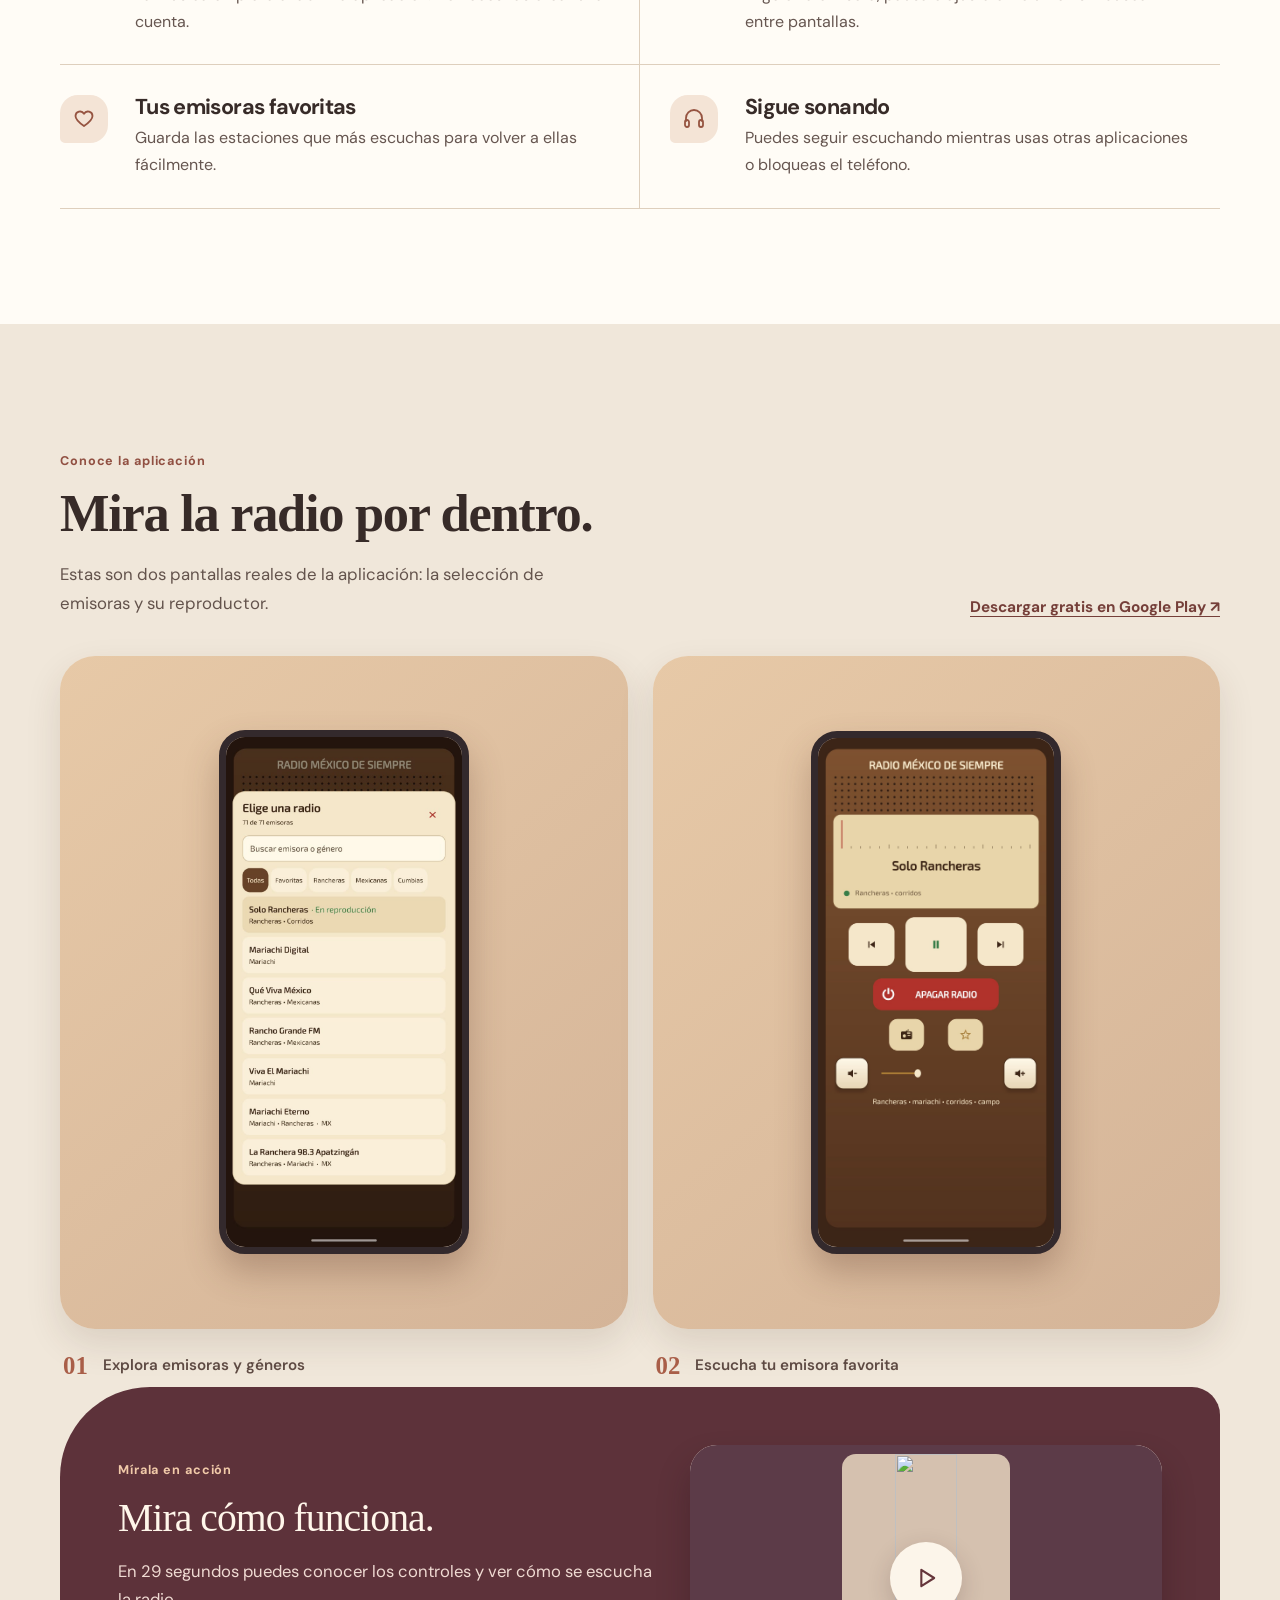
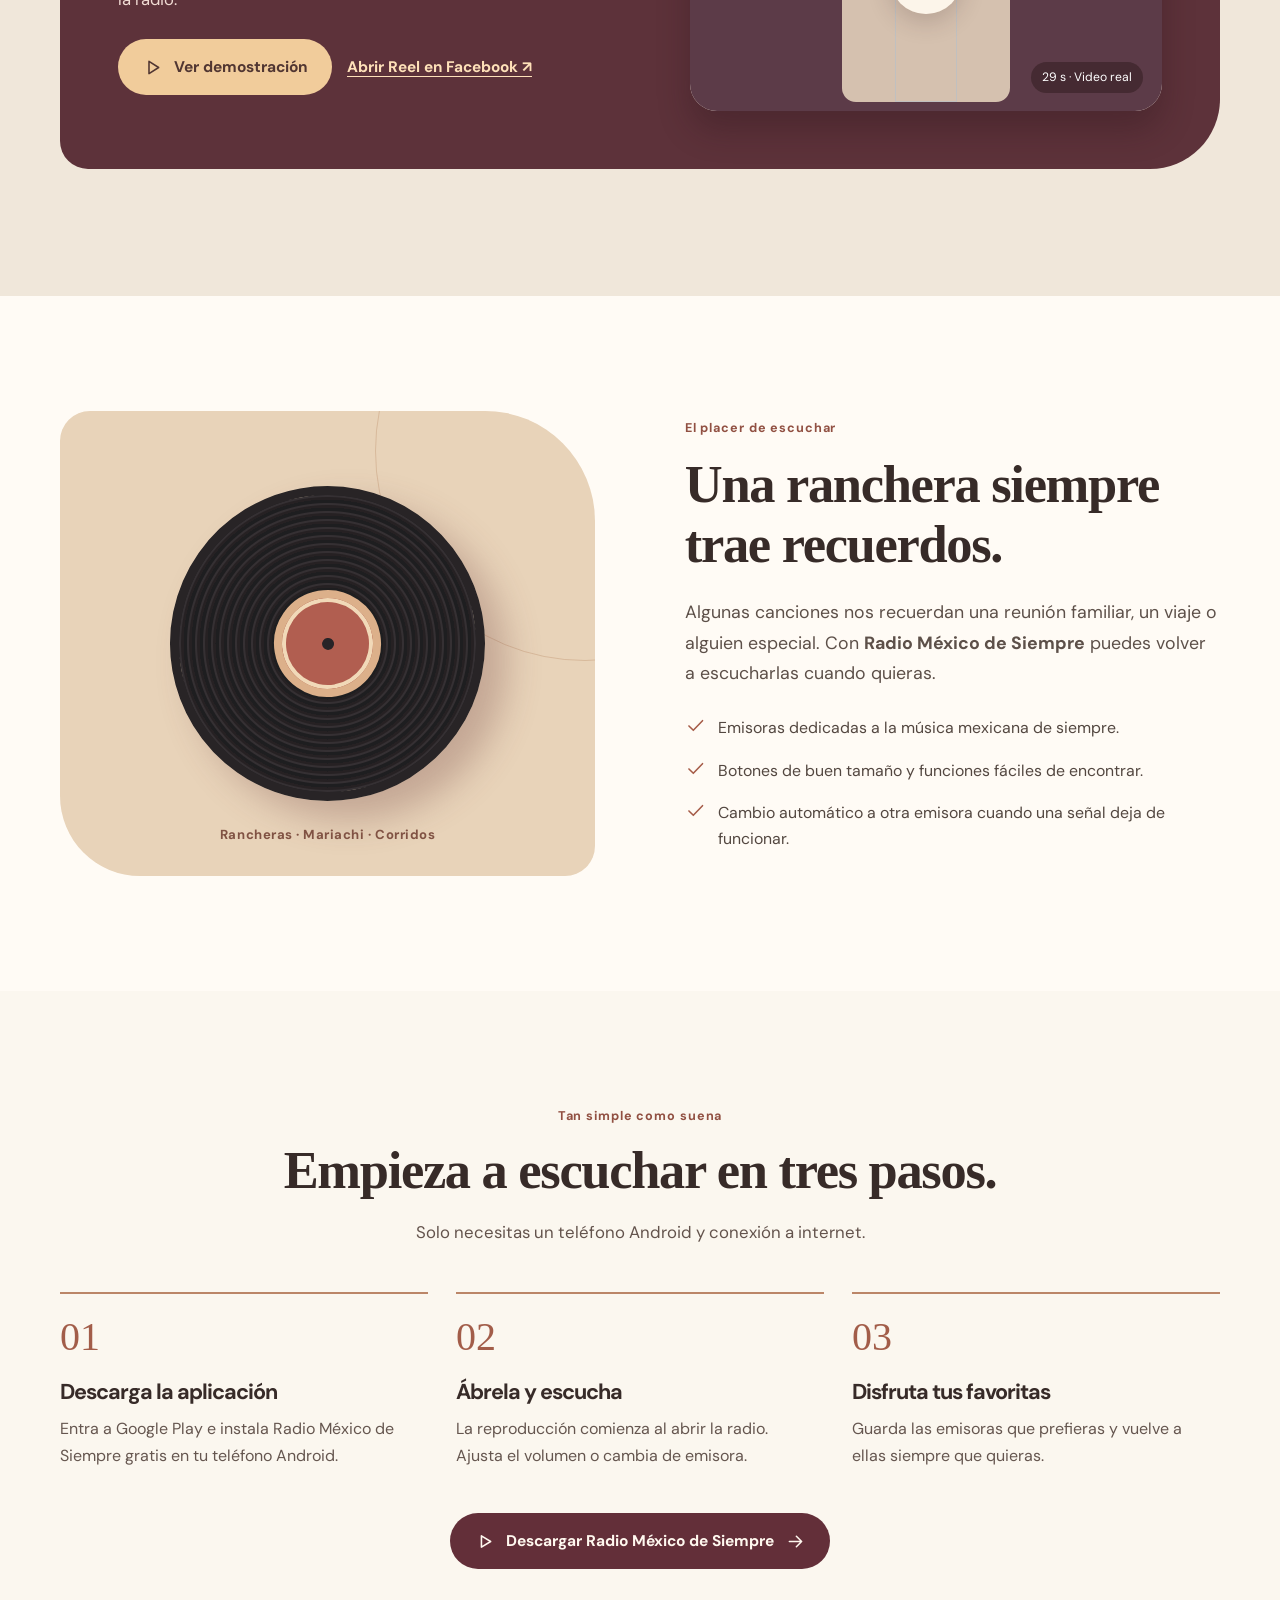
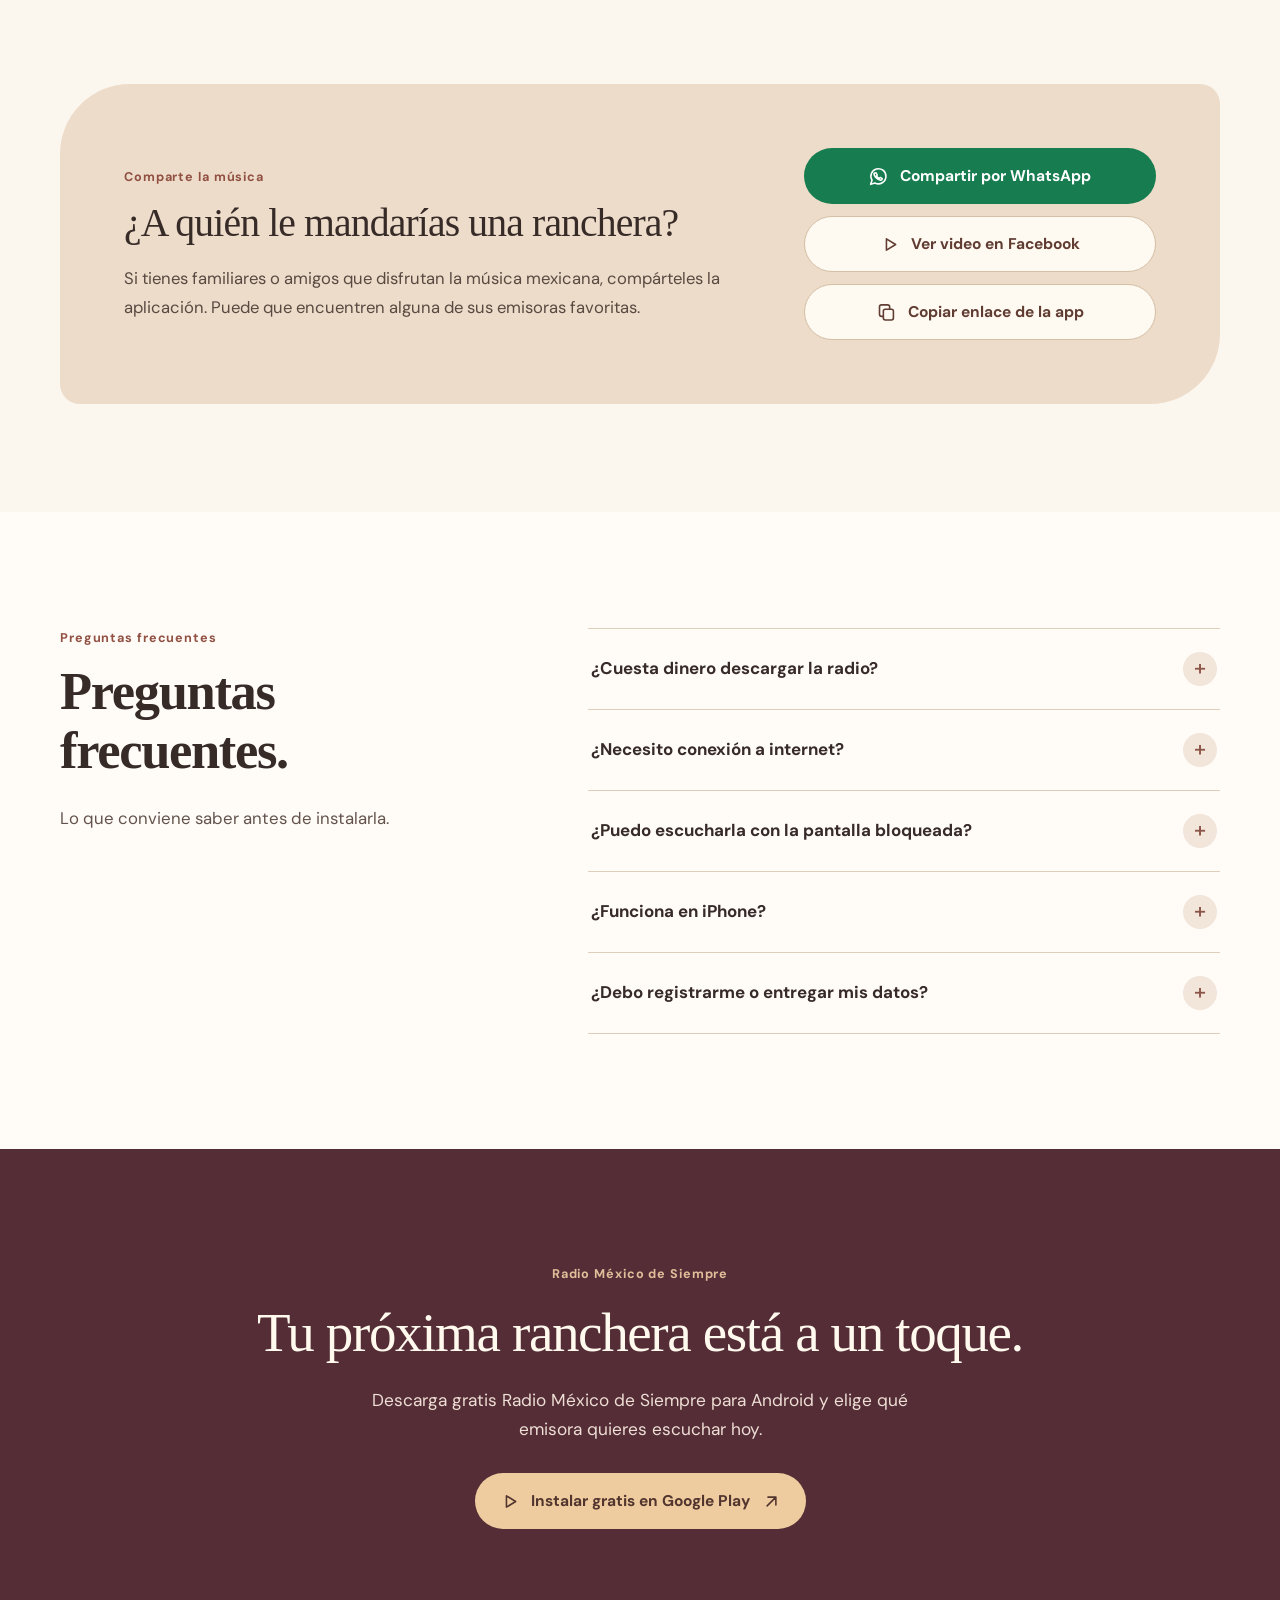
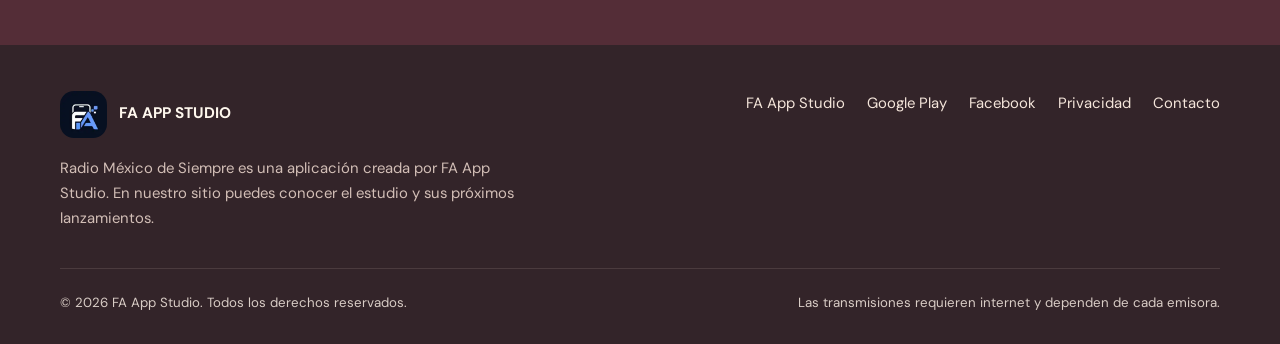
==== commit 8a2ea71f: "Use app screenshot in Radio MX hero" ====
--- a/radio-mexico-de-siempre/index.html
+++ b/radio-mexico-de-siempre/index.html
@@ -77,7 +77,7 @@
           <div class="showcase-heading"><strong>Radio México de Siempre</strong><small>Rancheras y música mexicana</small></div>
           <span class="showcase-pill">Disponible</span>
         </div>
-        <img class="showcase-photo" src="https://play-lh.googleusercontent.com/xFhhs1h_kBGgdxskFVnUC1KrjgUpOELKg52P15DSilA7-au7HioYkJybk9jdbbI28Is9GPd6T6lDofG9xXLcyA=w1052-h592-rw" alt="Vista promocional oficial de Radio México de Siempre publicada en Google Play" width="1052" height="592" fetchpriority="high">
+        <img class="showcase-photo" src="/assets/radio-mexico-reproductor.jpeg" alt="Pantalla del reproductor de Radio México de Siempre con Solo Rancheras en reproducción" width="1080" height="2331" fetchpriority="high">
         <div class="showcase-footer">
           <span class="showcase-footer-icon"><svg viewBox="0 0 24 24" aria-hidden="true" fill="none" stroke="currentColor" stroke-width="1.8" stroke-linecap="round" stroke-linejoin="round"><path d="M9 18V5l11-2v12"/><circle cx="6.4" cy="18.2" r="2.7"/><circle cx="17.4" cy="15.2" r="2.7"/></svg></span>
           <span><strong>Más de 70 emisoras</strong><small>Rancheras, mariachi y música mexicana</small></span>
--- a/assets/radio-v4.css
+++ b/assets/radio-v4.css
@@ -96,7 +96,7 @@
 .showcase-heading strong{display:block;font-size:1rem;font-weight:700;color:#3d302d}
 .showcase-heading small{display:block;font-size:.85rem;color:#735f51}
 .showcase-pill{font-size:.72rem;color:#8c5142;border:1px solid #d9bbaa;border-radius:100px;padding:5px 10px;font-weight:700}
-.showcase-photo{display:block;width:min(100% - 24px,250px);height:auto;aspect-ratio:9/16;object-fit:cover;object-position:center;border:7px solid #32282a;border-radius:25px;background:#e7d9c9;margin:0 auto;box-shadow:0 9px 20px #49332b26}
+.showcase-photo{display:block;width:min(100% - 24px,250px);height:auto;aspect-ratio:1080/2331;object-fit:contain;object-position:center;border:7px solid #32282a;border-radius:25px;background:#432718;margin:0 auto;box-shadow:0 9px 20px #49332b26}
 .showcase-footer{display:flex;align-items:center;gap:12px;padding:19px 13px 14px}
 .showcase-footer-icon{flex:none;color:#a85e49}
 .showcase-footer-icon svg{width:24px;height:24px}
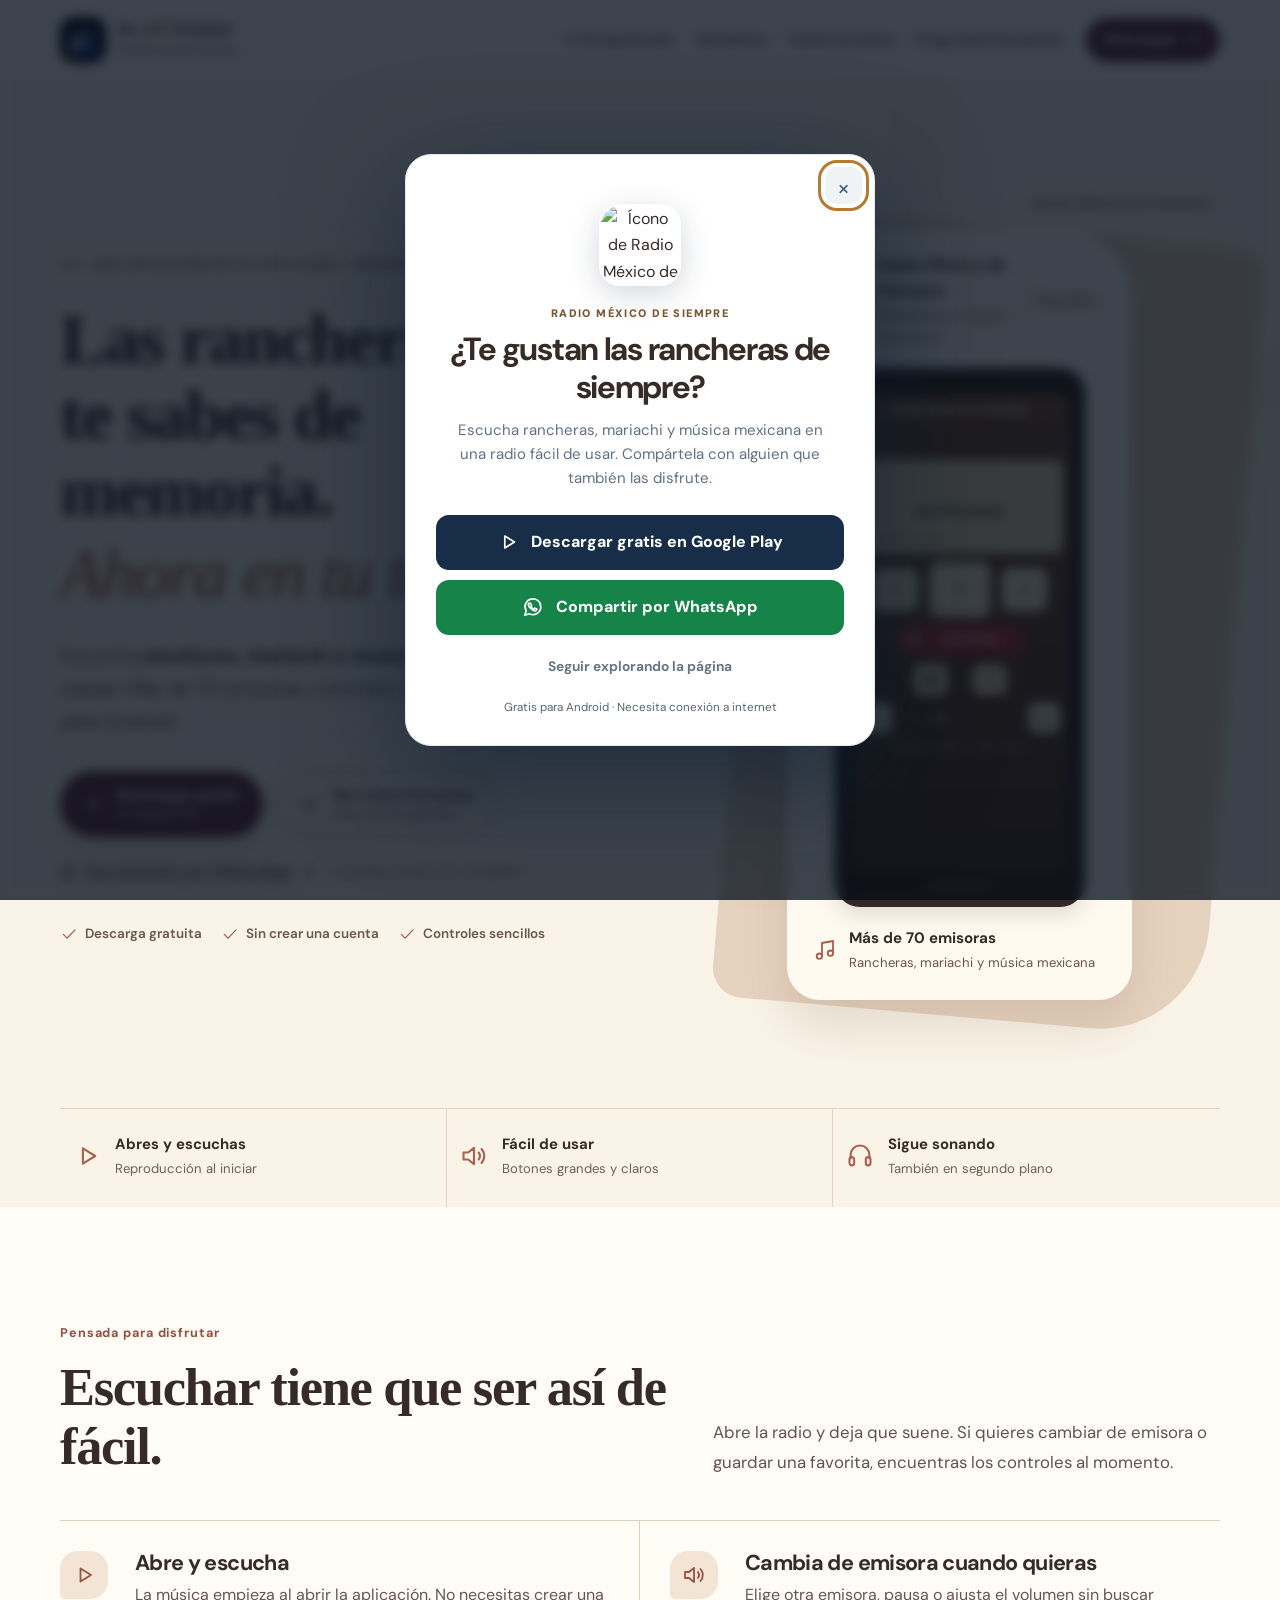
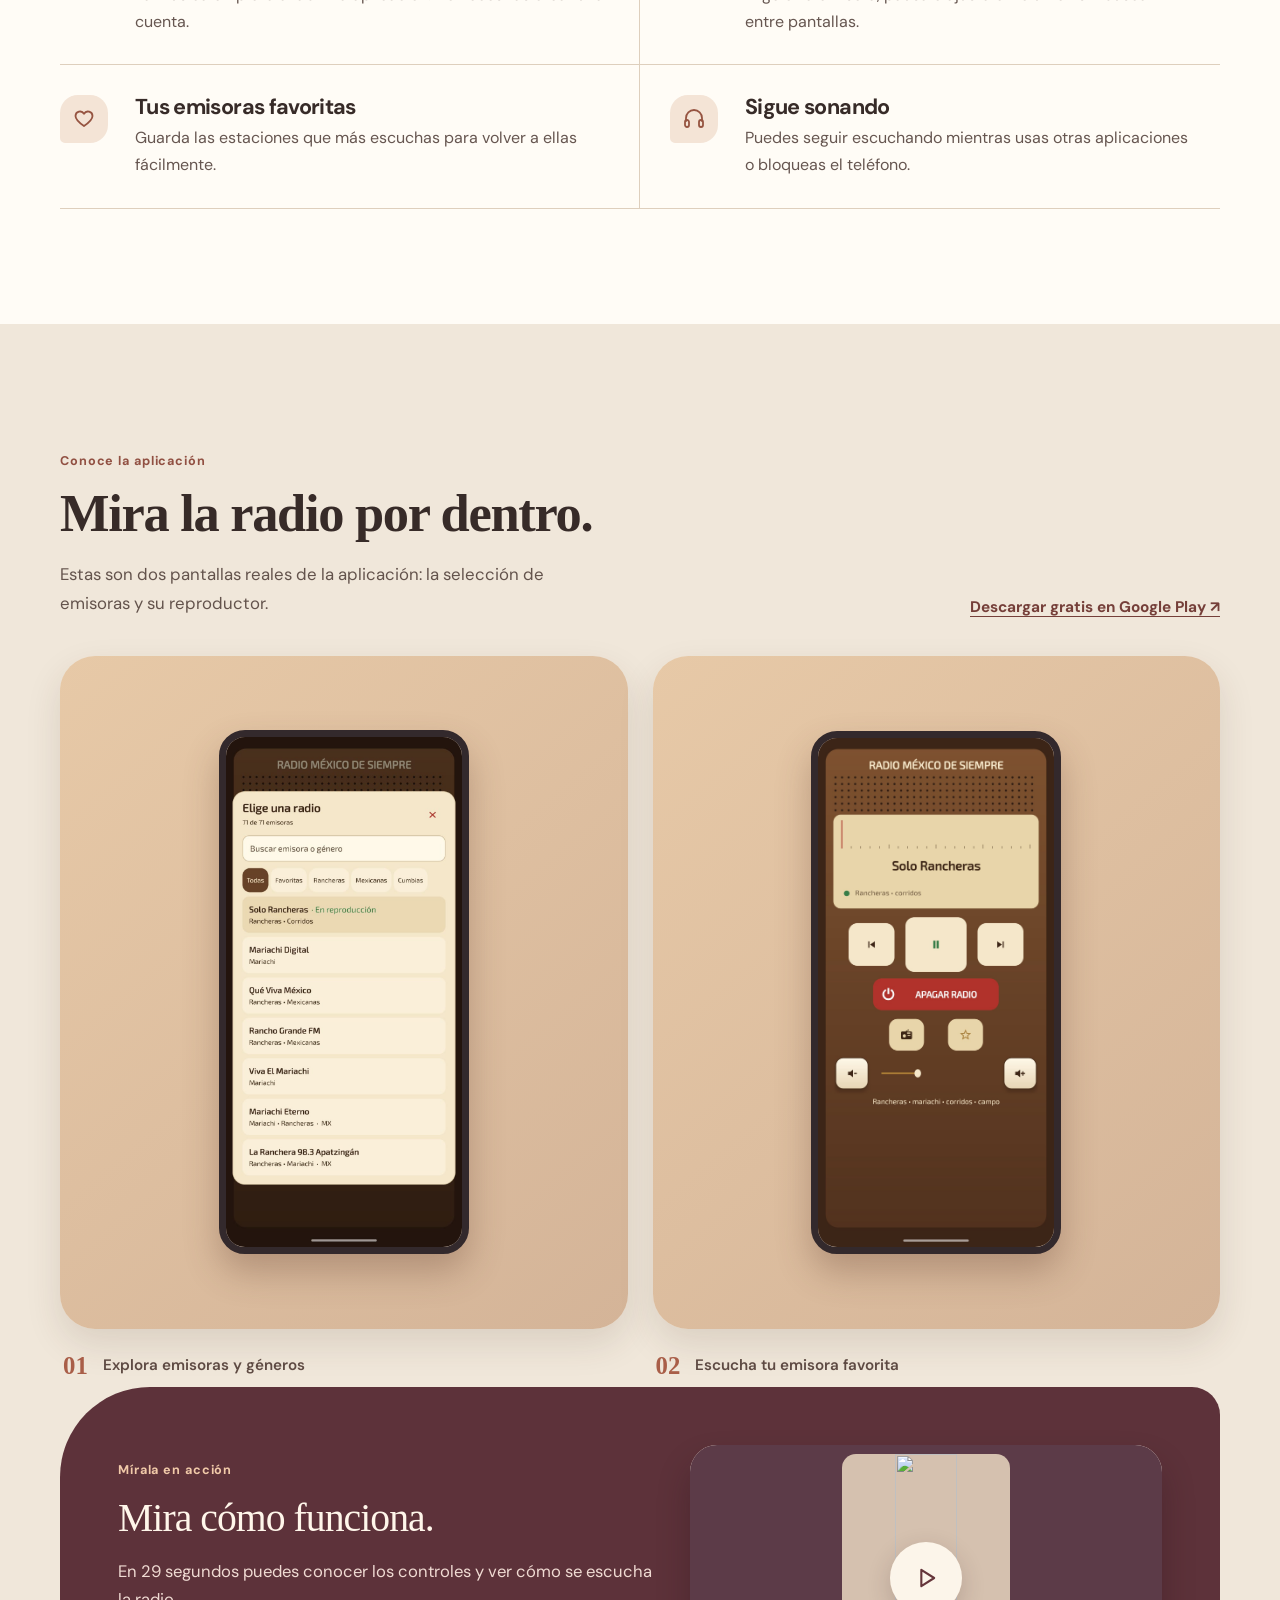
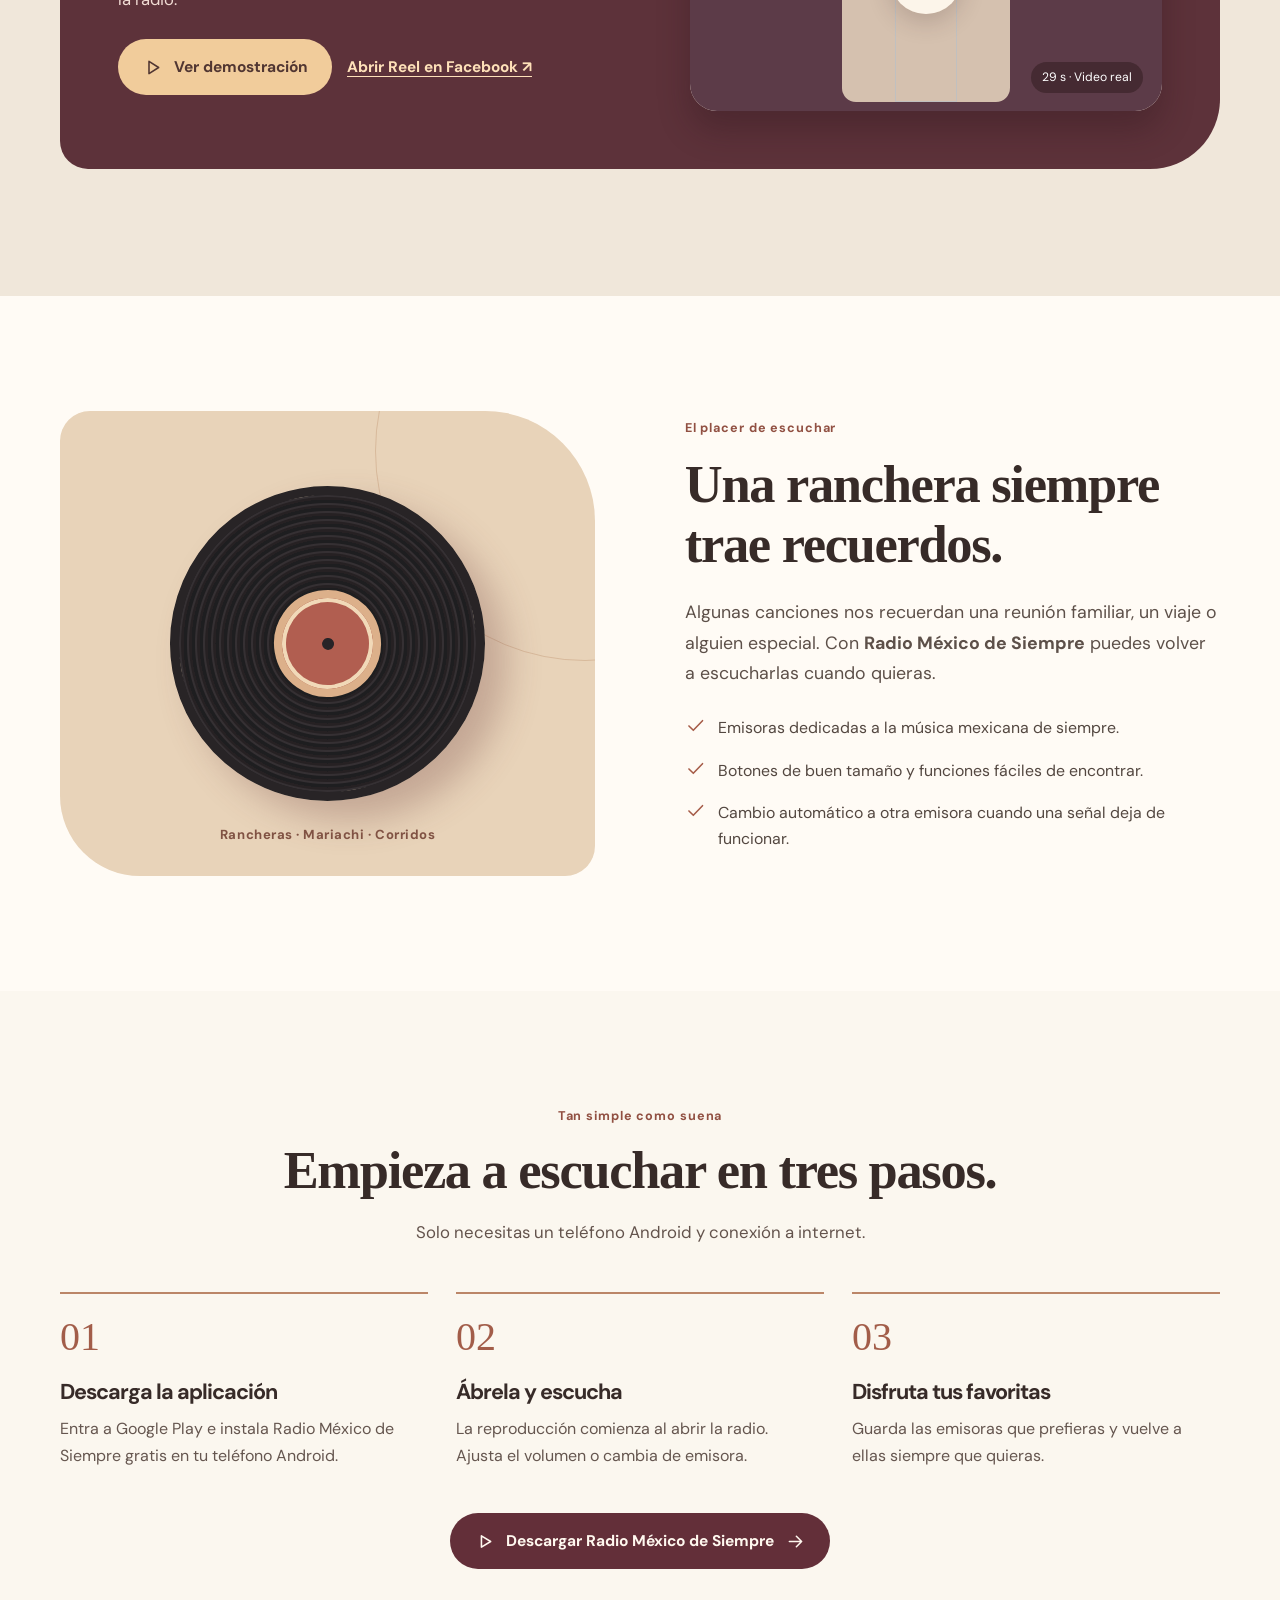
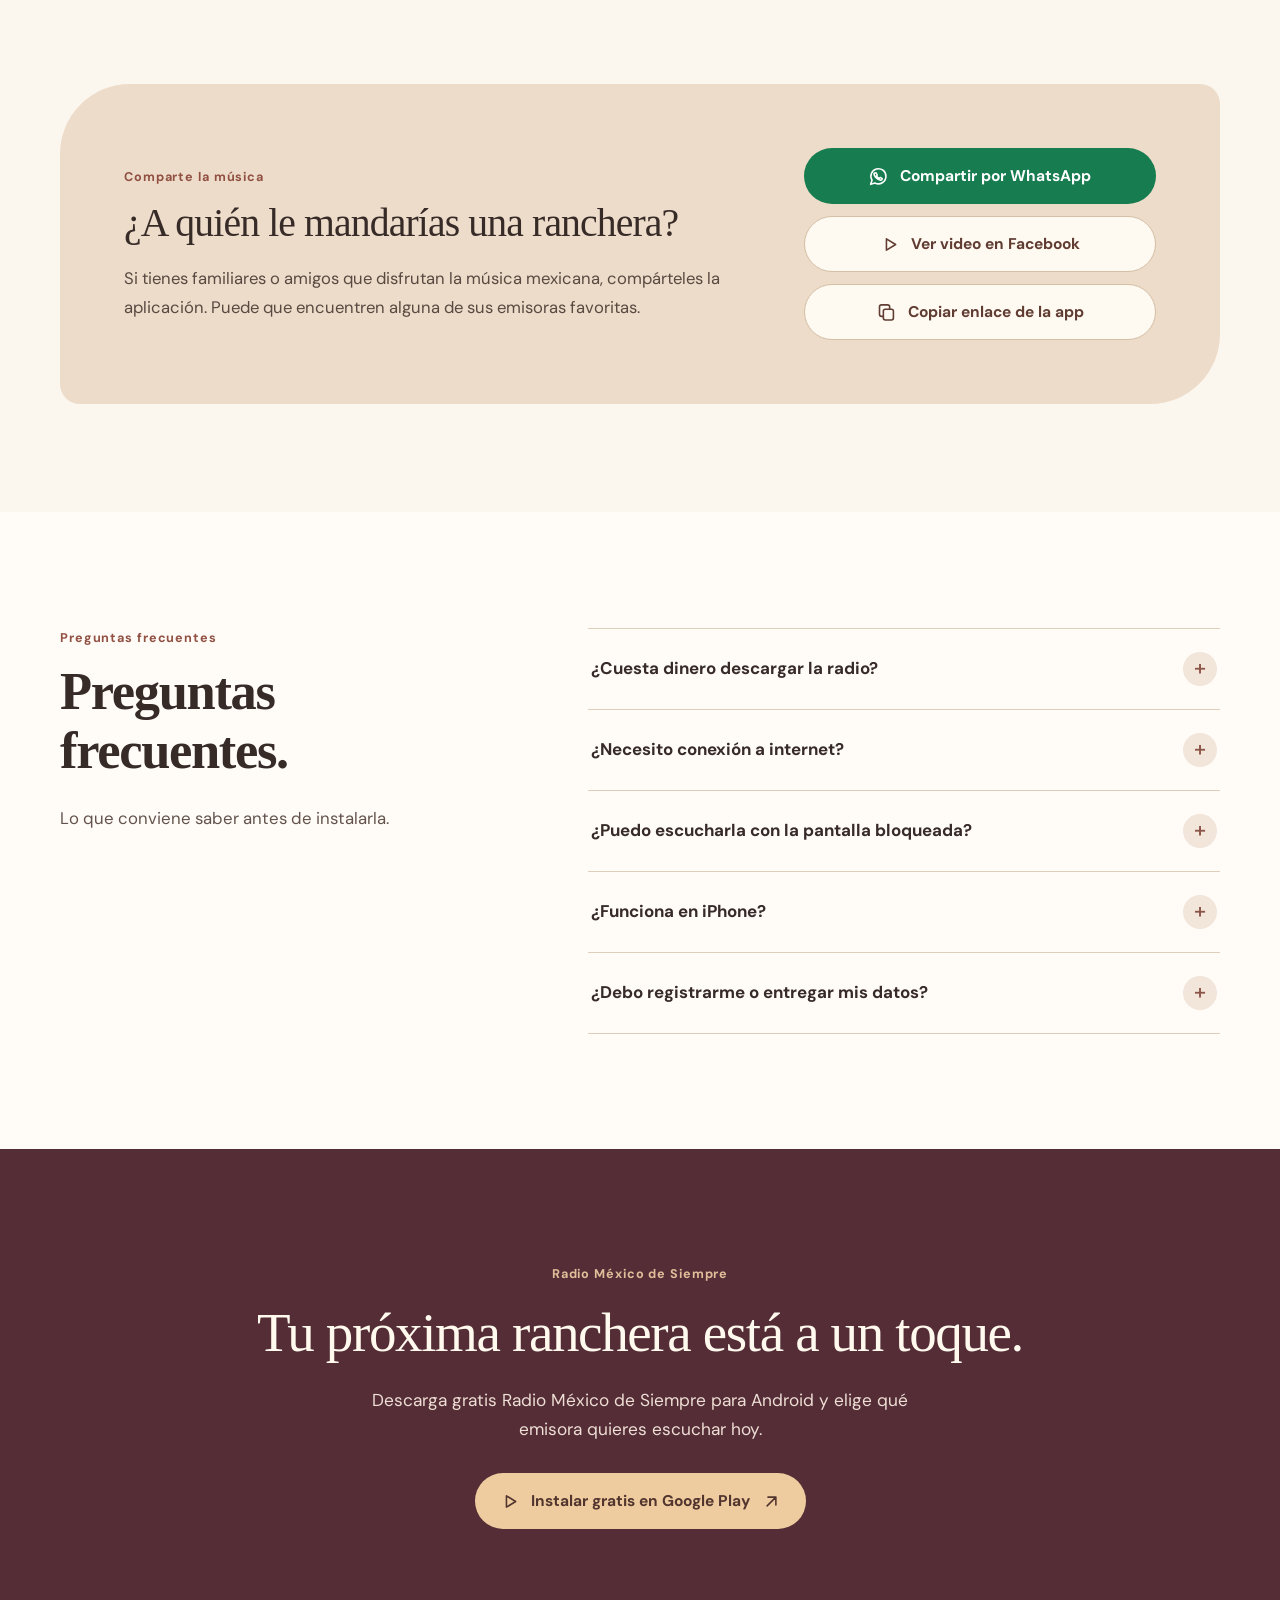
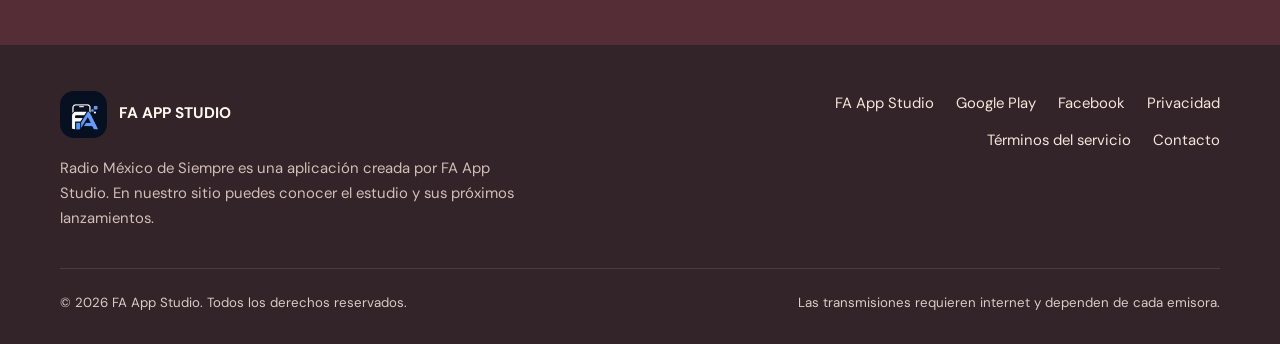
==== commit 93868770: "Add Radio Mexico terms of service" ====
--- a/radio-mexico-de-siempre/index.html
+++ b/radio-mexico-de-siempre/index.html
@@ -191,6 +191,7 @@
         <a href="https://play.google.com/store/apps/details?id=cl.rancherasfacil.app" data-play-cta target="_blank" rel="noopener noreferrer">Google Play</a>
         <a href="https://www.facebook.com/people/FA-App-Studio/61595522407823/" target="_blank" rel="noopener noreferrer">Facebook</a>
         <a href="/privacy.html">Privacidad</a>
+        <a href="/terminos.html">Términos del servicio</a>
         <a href="mailto:faappstudio@gmail.com">Contacto</a>
       </nav>
     </div>
@@ -223,5 +224,6 @@
   </div>
 </dialog>
 <script src="/assets/radio-v4.js" defer></script>
+<script src="/assets/analytics-ga4.js" defer></script>
 </body>
 </html>
